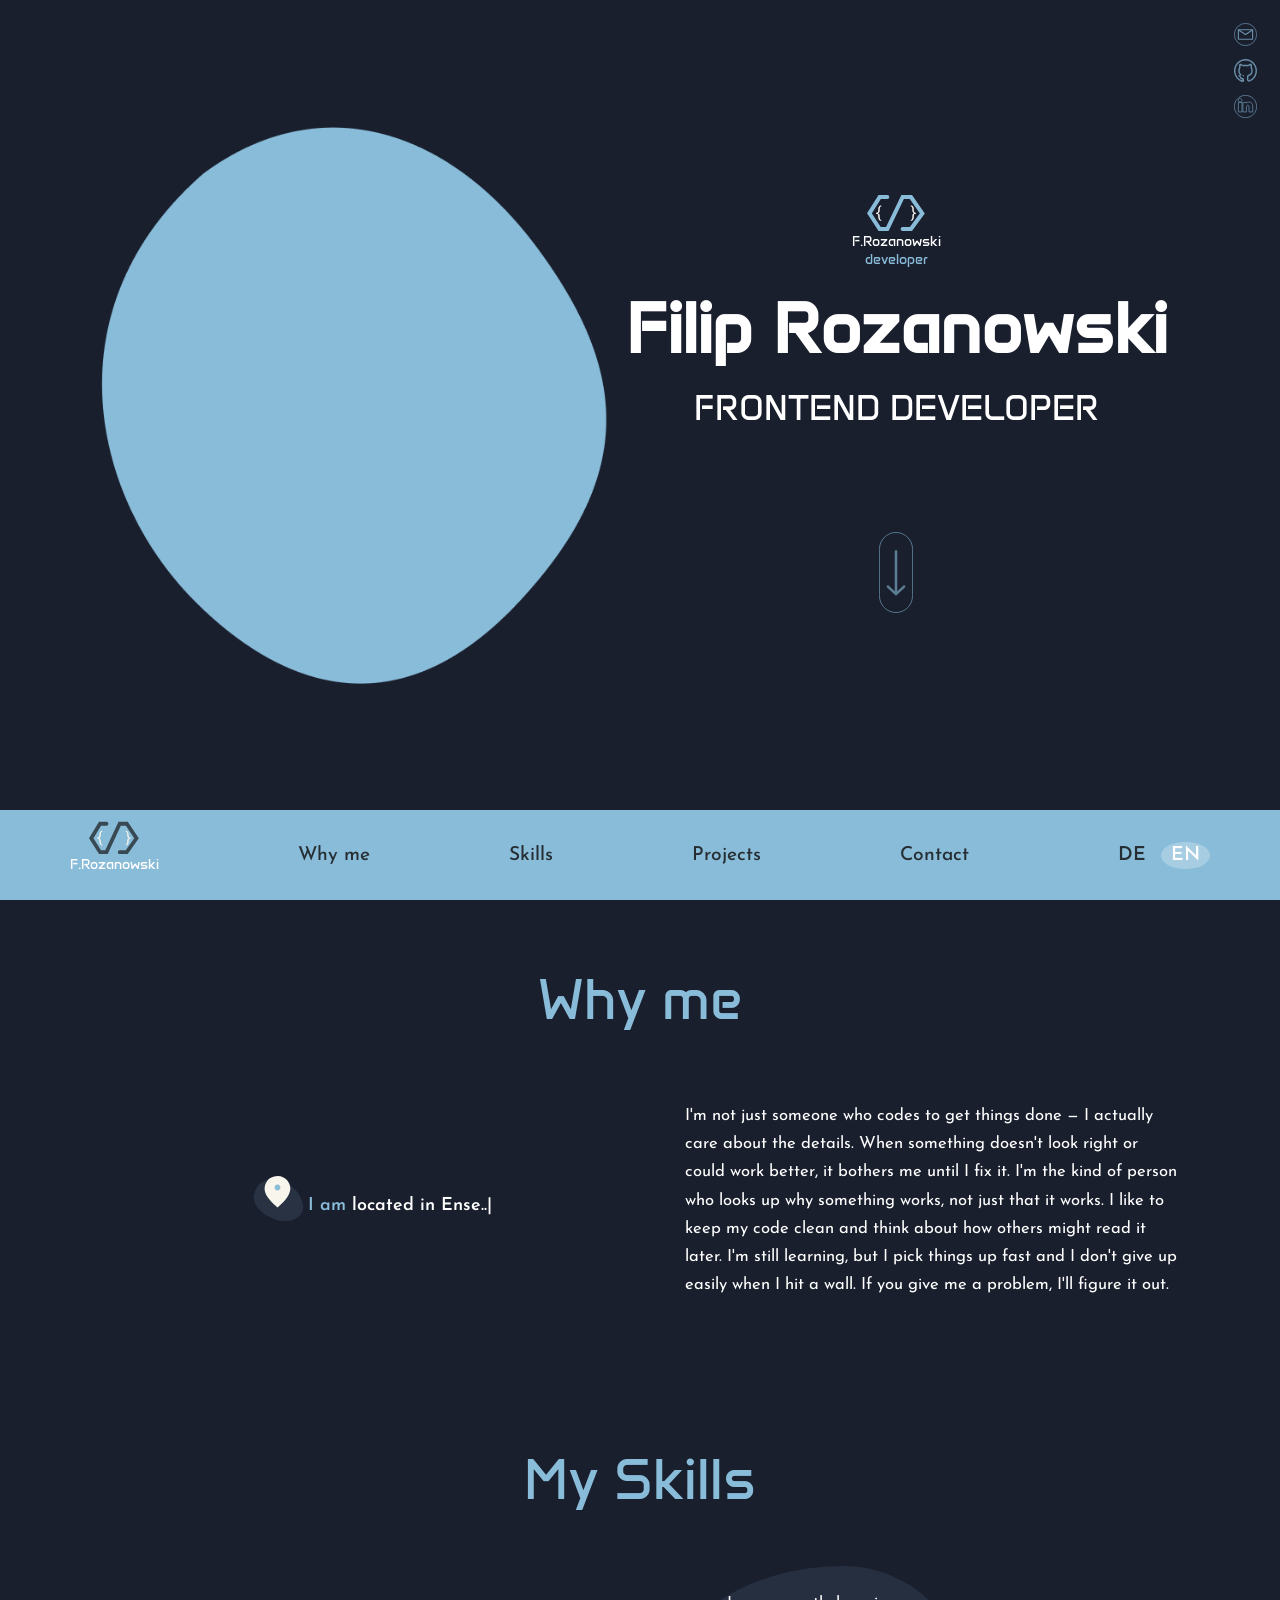
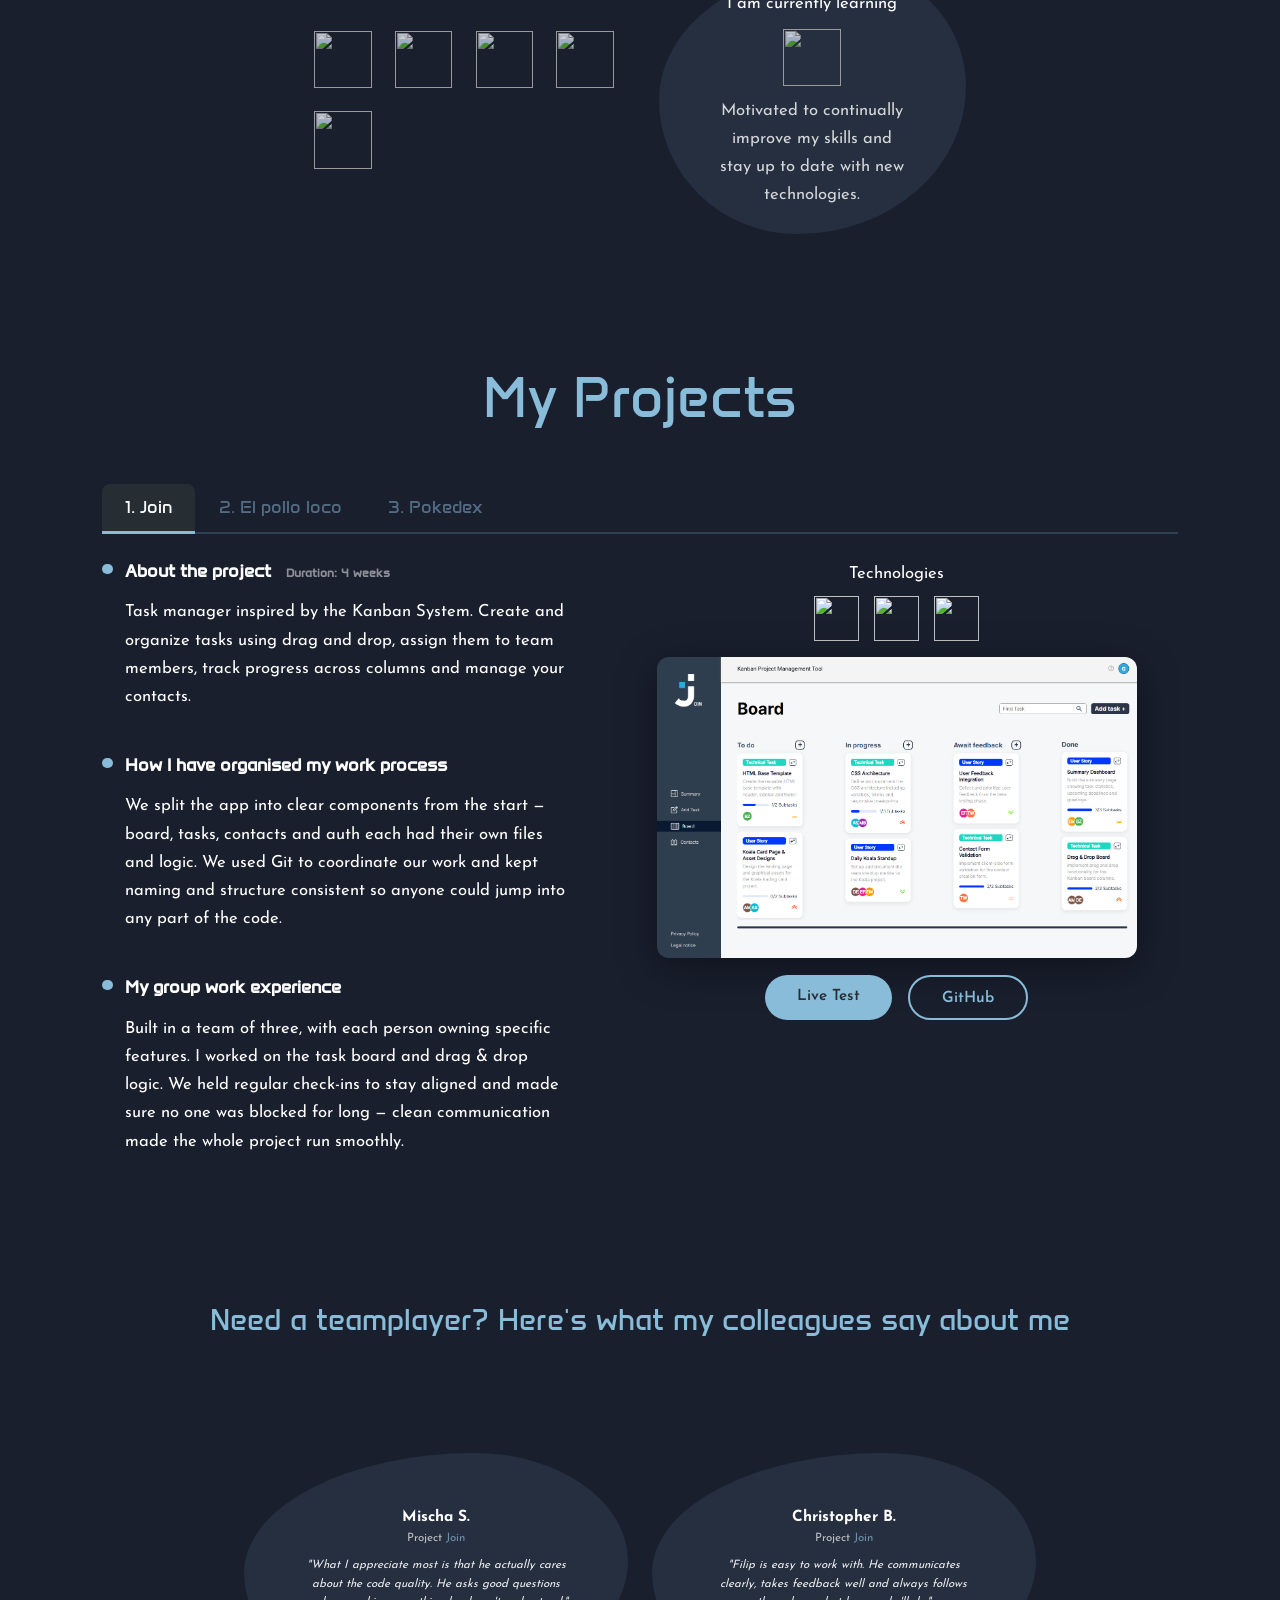
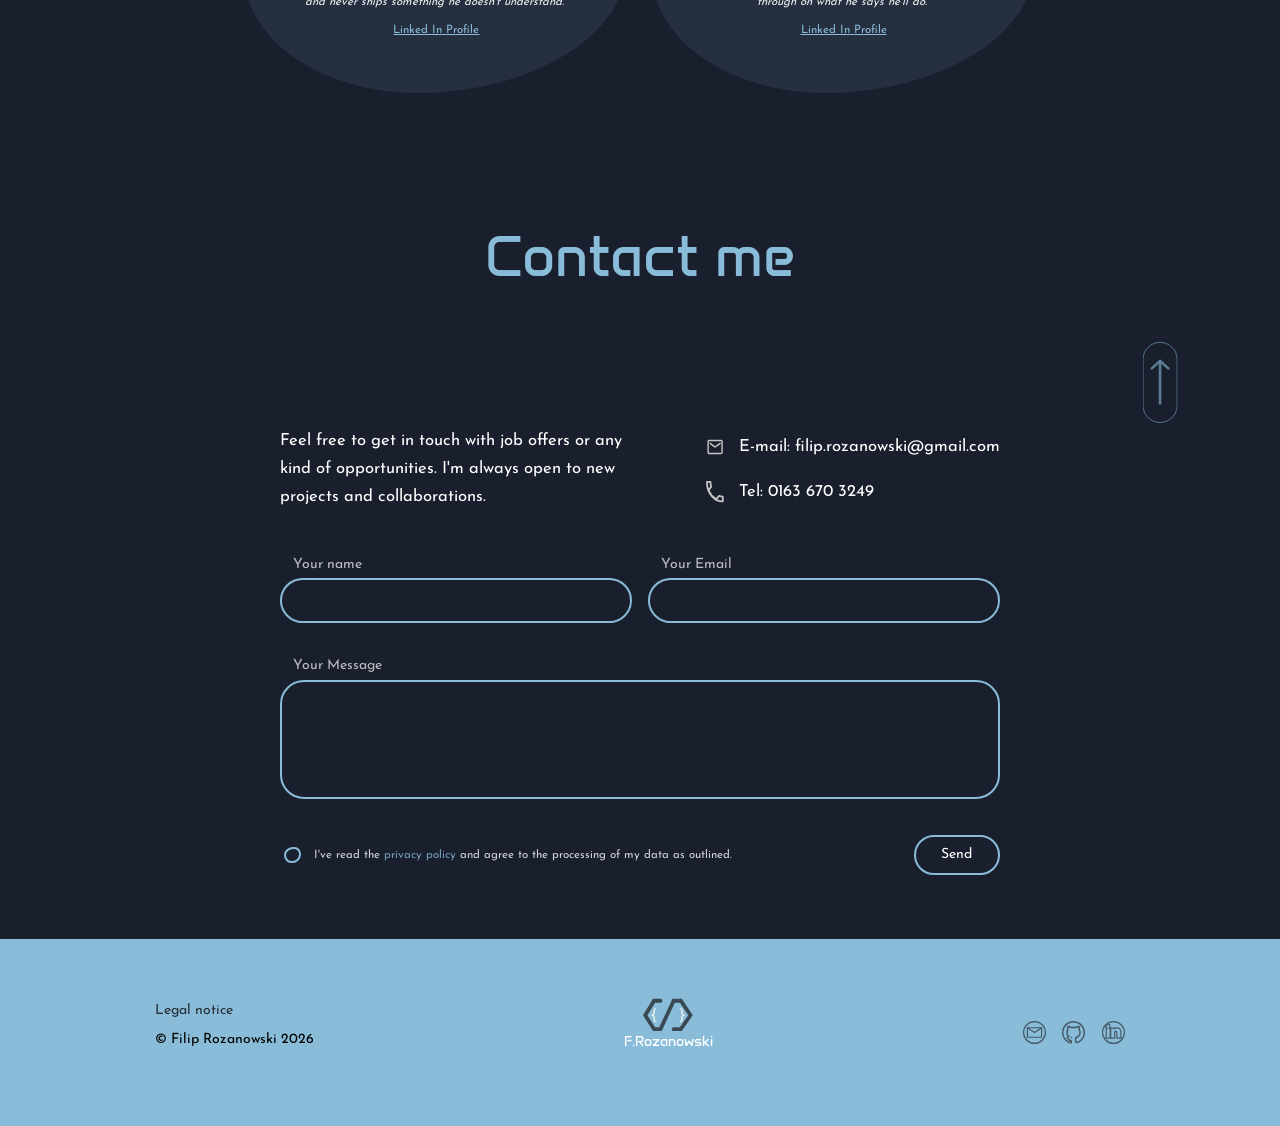
==== index.html @ 5e212697 "linkedin link added" ====
<!DOCTYPE html>
<html lang="en">

<head>
    <meta charset="UTF-8">
    <meta name="viewport" content="width=device-width, initial-scale=1.0">
    <title>F.R Developer</title>
    <link rel="stylesheet" href="./css/base.css">
    <link rel="stylesheet" href="./css/nav.css">
    <link rel="stylesheet" href="./css/header.css">
    <link rel="stylesheet" href="./css/sections.css">
    <link rel="stylesheet" href="./css/responsive.css">
</head>

<body>


    <div id="mobile-topbar">
        <div class="logo_nav_small">
            <img src="./imgs/svgs/Logo icon.svg" class="logo-nav-img">
            <p>F.Rozanowski</p>
            <p class="blue_text">developer</p>
        </div>
        <button id="burger-btn" aria-label="Menu öffnen" aria-expanded="false">
            <span></span>
            <span></span>
            <span></span>
        </button>
    </div>
    <div id="mobile-nav" role="navigation" aria-hidden="true">
        <div id="mobile-nav-blob">
            <a href="#whyme_title" class="mobile-nav-link">Why me</a>
            <a href="#skills_title" class="mobile-nav-link">Skills</a>
            <a href="#projects_title" class="mobile-nav-link">Projects</a>
            <a href="#contact_title" class="mobile-nav-link">Contact</a>
            <div class="mobile-lang">
                <a href="#" class="lang-btn" data-lang="de">DE</a>
                <a href="#" class="lang-btn active" data-lang="en">EN</a>
            </div>
        </div>
    </div>

    <header>

        <div id="social-icons">
            <a href="mailto:filip.rozanowski@gmail.com"><img src="./imgs/svgs/Email button.svg"></a>
            <a href="https://github.com/FilipRozanowski"><img src="./imgs/svgs/Github button.svg"></a>
            <a href="https://www.linkedin.com/in/filip-rozanowski-66993840b/"><img src="./imgs/svgs/Linkedin button.svg"></a>
        </div>

        <div id="header_top">
            <img src="./imgs/BG shape.png" id="bg-shape">

            <div id="header_right">
                <div class="logo_header_small">
                    <img src="./imgs/svgs/Logo icon.svg" class="logo-img">
                    <p>F.Rozanowski</p>
                    <p class="blue_text">developer</p>
                </div>

                <div id="headtitle">
                    <h1>Filip Rozanowski</h1>
                    <h2>FRONTEND DEVELOPER</h2>
                </div>

                <a href="#whyme_title" id="arrow">
                    <img src="./imgs/svgs/Arrow down.svg">
                </a>
            </div>
        </div>

    </header>

    <nav>
        <div class="logo_nav_small">
            <img src="./imgs/svgs/Logo icon nav.svg" class="logo-nav-img">
            <p>F.Rozanowski</p>
            <p class="blue_text">developer</p>
        </div>

        <a href="#whyme_title">Why me</a>
        <a href="#skills_title">Skills</a>
        <a href="#projects_title">Projects</a>
        <a href="#contact_title">Contact</a>

        <div id="lang_select">
            <a href="#" class="lang-btn" data-lang="de">DE</a>
            <a href="#" class="lang-btn active" data-lang="en">EN</a>
        </div>
    </nav>

    <main>
        <div class="main_box">
            <h1 id="whyme_title">Why me</h1>
            <div id="whyme_content">
                <div id="locate_content">
                    <img src="./imgs/svgs/locate icon.svg">
                    <p><a href="">I am </a>located in Ense..|</p>
                </div>
                <p>I'm not just someone who codes to get things done — I actually care about the details. When something
                    doesn't look right or could work better, it bothers me until I fix it. I'm the kind of person who
                    looks up why something works, not just that it works. I like to keep my code clean and think about
                    how others might read it later. I'm still learning, but I pick things up fast and I don't give up
                    easily when I hit a wall. If you give me a problem, I'll figure it out.</p>
            </div>
        </div>

        <div class="main_box">
            <h1 id="skills_title">My Skills</h1>
            <div id="skills_content">
                <div class="skills_grid">
                    <div class="skill_item">
                        <img src="./imgs/svgs/html-icon.svg">
                    </div>
                    <div class="skill_item">
                        <img src="./imgs/svgs/css-icon.svg">
                    </div>
                    <div class="skill_item">
                        <img src="./imgs/svgs/js-icon.svg">
                    </div>
                    <div class="skill_item">
                        <img src="./imgs/svgs/git-icon.svg">
                    </div>
                    <div class="skill_item">
                        <img src="./imgs/svgs/api-icon.svg">
                    </div>
                </div>

                <div id="skills_bubble">
                    <p class="bubble_title">I am currently learning</p>
                    <div class="bubble_icons">
                        <div class="skill_item">
                            <img src="./imgs/svgs/type-icon.svg">
                        </div>
                    </div>
                    <p class="bubble_text">Motivated to continually improve my skills and stay up to date with new
                        technologies.</p>
                </div>
            </div>
        </div>

        <div class="main_box">
            <h1 id="projects_title">My Projects</h1>
            <div id="projects_content">
                <div id="project_tabs">
                    <button class="tab_btn active" data-project="join">1. Join</button>
                    <button class="tab_btn" data-project="el pollo loco">2. El pollo loco</button>
                    <button class="tab_btn" data-project="pokedex">3. Pokedex</button>
                </div>

                <div id="project_panels">

                    <div class="project_panel active" data-project="join">
                        <div class="project_left">
                            <div class="project_section">
                                <span class="project_dot"></span>
                                <div>
                                    <h3>About the project <span class="project_duration">Duration: 4 weeks</span></h3>
                                    <p>Task manager inspired by the Kanban System. Create and organize tasks using drag
                                        and drop, assign them to team members, track progress across columns and manage
                                        your contacts.</p>
                                </div>
                            </div>
                            <div class="project_section">
                                <span class="project_dot"></span>
                                <div>
                                    <h3>How I have organised my work process</h3>
                                    <p>We split the app into clear components from the start — board, tasks, contacts
                                        and auth each had their own files and logic. We used Git to coordinate our work
                                        and kept naming and structure consistent so anyone could jump into any part of
                                        the code.</p>
                                </div>
                            </div>
                            <div class="project_section">
                                <span class="project_dot"></span>
                                <div>
                                    <h3>My group work experience</h3>
                                    <p>Built in a team of three, with each person owning specific features. I worked on
                                        the task board and drag & drop logic. We held regular check-ins to stay aligned
                                        and made sure no one was blocked for long — clean communication made the whole
                                        project run smoothly.</p>
                                </div>
                            </div>
                        </div>

                        <div class="project_right">
                            <div class="project_tech">
                                <p>Technologies</p>
                                <div class="tech_icons">
                                    <img src="./imgs/svgs/html-icon.svg">
                                    <img src="./imgs/svgs/js-icon.svg">
                                    <img src="./imgs/svgs/css-icon.svg">
                                </div>
                            </div>
                            <img src="./imgs/join.png" class="project_preview">
                            <div class="project_btns">
                                <a href="#" class="btn_filled">Live Test</a>
                                <a href="https://github.com/ChristopherBraun196/join" class="btn_outline">GitHub</a>
                            </div>
                        </div>
                    </div>

                    <div class="project_panel" data-project="el pollo loco">
                        <div class="project_left">
                            <div class="project_section">
                                <span class="project_dot"></span>
                                <div>
                                    <h3>About the project <span class="project_duration">Duration: 3 weeks</span></h3>
                                    <p>A browser-based 2D jump & run game where you play as a Mexican character fighting
                                        off chickens. Collect coins and Tabasco bottles across the level to power up and
                                        defeat the final boss. Built entirely in vanilla JavaScript with a focus on
                                        object-oriented programming.</p>
                                </div>
                            </div>
                            <div class="project_section">
                                <span class="project_dot"></span>
                                <div>
                                    <h3>How I have organised my work process</h3>
                                    <p>Every game element — the player, enemies, collectibles and the endboss — is its
                                        own class with clear responsibilities. I structured the project around
                                        inheritance so shared logic like movement and collision lives in base classes,
                                        keeping each object clean and focused. Assets, levels and game logic are
                                        separated into their own files.</p>
                                </div>
                            </div>
                            <div class="project_section">
                                <span class="project_dot"></span>
                                <div>
                                    <h3>My solo work experience</h3>
                                    <p>This was a solo project, which meant full ownership of every decision —
                                        architecture, game logic, balancing and debugging. It pushed me to think more
                                        carefully about structure upfront, since there was no one else to untangle messy
                                        code. Finishing a playable game independently was one of the more satisfying
                                        results of the bootcamp.</p>
                                </div>
                            </div>
                        </div>

                        <div class="project_right">
                            <div class="project_tech">
                                <p>Technologies</p>
                                <div class="tech_icons">
                                    <img src="./imgs/svgs/html-icon.svg">
                                    <img src="./imgs/svgs/js-icon.svg">
                                    <img src="./imgs/svgs/css-icon.svg">
                                </div>
                            </div>
                            <img src="./imgs/elpolloloco.png" class="project_preview">
                            <div class="project_btns">
                                <a href="#" class="btn_filled">Live Test</a>
                                <a href="https://github.com/FilipRozanowski/El-pollo-loco"
                                    class="btn_outline">GitHub</a>
                            </div>
                        </div>
                    </div>

                    <div class="project_panel" data-project="pokedex">
                        <div class="project_left">
                            <div class="project_section">
                                <span class="project_dot"></span>
                                <div>
                                    <h3>About the project <span class="project_duration">Duration: 1 week</span></h3>
                                    <p>A Pokédex web app built by consuming a public REST API. Search and browse
                                        Pokémon, view their stats, types and details — all fetched live from the
                                        PokéAPI. Clean, responsive and fast.</p>
                                </div>
                            </div>
                            <div class="project_section">
                                <span class="project_dot"></span>
                                <div>
                                    <h3>How I have organised my work process</h3>
                                    <p>I kept the project intentionally simple and clean — API calls, rendering logic
                                        and styling each in their own place. Working with external data taught me how to
                                        handle asynchronous requests, parse JSON responses and display dynamic content
                                        without a framework.</p>
                                </div>
                            </div>
                            <div class="project_section">
                                <span class="project_dot"></span>
                                <div>
                                    <h3>My solo work experience</h3>
                                    <p>Solo project from start to finish. Short timeline meant I had to prioritise fast
                                        — core functionality first, polish after. It was a great exercise in working
                                        with real-world APIs and translating raw data into a usable interface.</p>
                                </div>
                            </div>
                        </div>

                        <div class="project_right">
                            <div class="project_tech">
                                <p>Technologies</p>
                                <div class="tech_icons">
                                    <img src="./imgs/svgs/html-icon.svg">
                                    <img src="./imgs/svgs/js-icon.svg">
                                    <img src="./imgs/svgs/css-icon.svg">
                                </div>
                            </div>
                            <img src="./imgs/pokedex.png" class="project_preview">
                            <div class="project_btns">
                                <a href="#" class="btn_filled">Live Test</a>
                                <a href="https://github.com/FilipRozanowski/Pokedex" class="btn_outline">GitHub</a>
                            </div>
                        </div>
                    </div>

                </div>
            </div>
        </div>

        <div class="main_box">
            <h2>Need a teamplayer? Here's what my colleagues say about me</h2>
        </div>

        <div id="teamplayer_content">

            <div class="teamplayer_bubble">
                <p class="teamplayer_name">Mischa S.</p>
                <p class="teamplayer_project">Project <a href="#projects_title">Join</a></p>
                <p class="teamplayer_text">"What I appreciate most is that he actually cares about the code quality.
                    He asks good questions and never ships something he doesn't understand."</p>
                <a href="https://ch.linkedin.com/in/mischa-sigrist-08a8b6a1" class="teamplayer_linkedin">Linked In
                    Profile</a>
            </div>

            <div class="teamplayer_bubble">
                <p class="teamplayer_name">Christopher B.</p>
                <p class="teamplayer_project">Project <a href="#projects_title">Join</a></p>
                <p class="teamplayer_text">"Filip is easy to work with. He communicates clearly, takes feedback well
                    and always follows through on what he says he'll do."</p>
                <a href="https://de.linkedin.com/in/christopher-braun-6586a7407" class="teamplayer_linkedin">Linked
                    In Profile</a>
            </div>

        </div>

        <div class="main_box">
            <h1 id="contact_title">Contact me</h1>
            <a href="#" id="arrow_top">
                <img src="./imgs/svgs/Arrow down.svg">
            </a>
            <div id="contact_content">

                <div id="contact_top">
                    <p id="contact_intro">Feel free to get in touch with job offers or any kind of opportunities. I'm
                        always open to new projects and collaborations.</p>
                    <div id="contact_info">
                        <a href="mailto:filip.rozanowski@gmail.com" class="contact_info_item">
                            <img src="./imgs/svgs/contact_mail.svg">
                            <p>E-mail: filip.rozanowski@gmail.com</p>
                        </a>
                        <a href="tel:+491636703249" class="contact_info_item">
                            <img src="./imgs/svgs/contact_tel.svg">
                            <p>Tel: 0163 670 3249</p>
                        </a>
                    </div>
                </div>

                <form id="contact_form">
                    <div id="contact_form_top">
                        <div class="input_group">
                            <label>Your name</label>
                            <input type="text" id="contact_name" placeholder="">
                        </div>
                        <div class="input_group">
                            <label>Your Email</label>
                            <input type="email" id="contact_email" placeholder="">
                        </div>
                    </div>
                    <div class="input_group">
                        <label>Your Message</label>
                        <textarea rows="6" id="contact_message"></textarea>
                    </div>
                    <div id="contact_form_bottom">
                        <div id="contact_checkbox">
                            <input type="checkbox" id="privacy">
                            <label for="privacy">
                                <span data-i18n="checkbox_before">I've read the </span>
                                <a href="#">privacy policy</a>
                                <span data-i18n="checkbox_after"> and agree to the processing of my data as
                                    outlined.</span>
                            </label>
                        </div>
                        <button type="submit" id="contact_send">Send</button>
                    </div>
                </form>
            </div>
        </div>

        <a href="#" id="arrow_top_mobile">
            <img src="./imgs/svgs/Arrow down.svg">
        </a>

    </main>

    <footer>
        <div id="footer_legal">
            <a href="./legal.html">Legal notice</a>
            <p>© Filip Rozanowski 2026</p>
        </div>

        <div class="logo_nav_small">
            <img src="./imgs/svgs/Logo icon nav.svg" class="logo-nav-img">
            <p>F.Rozanowski</p>
            <p class="blue_text">developer</p>
        </div>

        <div id="social-icons-footer">
            <a href="mailto:filip.rozanowski@gmail.com"><img src="./imgs/svgs/Email button dark.svg"></a>
            <a href="https://github.com/FilipRozanowski"><img src="./imgs/svgs/Github button dark.svg"></a>
            <a href="https://www.linkedin.com/in/filip-rozanowski-66993840b/"><img src="./imgs/svgs/Linkedin button dark.svg"></a>
        </div>
    </footer>

    <script src="https://cdn.jsdelivr.net/npm/@emailjs/browser@4/dist/email.min.js"></script>
    <script src="./script.js"></script>

</body>

</html>
---- css/base.css ----
:root {
    --color-bg: #1a1f2e;
    --color-blue: #89BCD9;
    --color-dark: #262E34;
    --color-white: #ffffff;
}

html {
    scroll-behavior: smooth;
}

/* ─── FONTS ─── */

@font-face {
    font-family: 'Anta';
    src: url('../fonts/Anta-Regular.ttf') format('truetype');
    font-weight: normal;
    font-style: normal;
}

@font-face {
    font-family: 'JosefinSans';
    src: url('../fonts/JosefinSans-VariableFont_wght.ttf') format('truetype');
    font-weight: 100 900;
    font-style: normal;
}

/* ─── BASE ─── */

body {
    margin: 0;
    background-color: var(--color-bg);
    font-family: 'JosefinSans', sans-serif;
}

h1, h2 {
    font-family: 'Anta', sans-serif;
}

.blue_text {
    color: var(--color-blue);
}

#whyme_title,
#skills_title,
#projects_title,
#contact_title {
    scroll-margin-top: clamp(40px, 7vw, 90px);
}
---- css/nav.css ----
/* ─── LOGO ─── */

.logo_header_small {
    color: var(--color-white);
    display: flex;
    flex-direction: column;
    font-family: 'Anta', sans-serif;
    align-items: center;
}

.logo_header_small p {
    font-size: clamp(7px, 1.1vw, 15px);
    margin: 0;
}

.logo-img {
    width: clamp(24px, 4.5vw, 75px);
    height: auto;
    transition: transform 0.3s ease;
}

.logo-img:hover {
    transform: scale(1.10);
}

.logo_nav_small {
    color: var(--color-white);
    display: flex;
    flex-direction: column;
    font-family: 'Anta', sans-serif;
    align-items: center;
}

.logo_nav_small p {
    font-size: clamp(12px, 1.1vw, 15px);
    margin: 0;
}

.logo_nav_small .blue_text {
    color: var(--color-blue);
}

.logo-nav-img {
    width: clamp(50px, 3.8vw, 56px);
    height: auto;
}

/* ─── DESKTOP NAV ─── */

nav {
    background-color: var(--color-blue);
    height: clamp(40px, 7vw, 90px);
    width: 100%;
    display: flex;
    justify-content: space-around;
    align-items: center;
    position: sticky;
    top: 0;
    z-index: 100;
}

nav a {
    color: var(--color-dark);
    font-family: 'JosefinSans', sans-serif;
    font-size: clamp(9px, 1.5vw, 22px);
    text-decoration: none;
    font-weight: 500;
    transition: color 0.3s ease;
}

nav a:hover {
    color: var(--color-white);
}

/* ─── LANGUAGE BUTTONS ─── */

.lang-btn {
    color: var(--color-dark);
    text-decoration: none;
    font-weight: 600;
    transition: color 0.3s ease;
    padding: clamp(2px, 0.3vw, 4px) clamp(5px, 0.8vw, 12px);
}

.lang-btn.active {
    background-color: rgba(255, 255, 255, 0.25);
    border-radius: 50%;
    padding: clamp(2px, 0.3vw, 4px) clamp(5px, 0.8vw, 12px);
    color: var(--color-white);
}

.lang-btn:hover {
    color: rgba(255, 255, 255, 0.8);
}

/* ─── MOBILE ELEMENTS: hidden on desktop ─── */

@media (min-width: 851px) {
    #mobile-topbar,
    #burger-btn,
    #mobile-nav {
        display: none !important;
    }
}

/* ─── MOBILE TOPBAR ─── */

#mobile-topbar {
    display: none;
    top: 0;
    left: 0;
    width: 100%;
    z-index: 200;
    justify-content: space-between;
    align-items: center;
    padding: 14px 20px;
    box-sizing: border-box;
    background-color: var(--color-bg);
}

#burger-btn {
    display: none;
}

/* ─── MOBILE NAV ─── */

#mobile-nav {
    display: none;
}
---- css/header.css ----
/* ─── HEADER ─── */

header {
    position: relative;
    display: flex;
    align-items: center;
    justify-content: center;
    flex-direction: column;
    min-height: calc(100vh - clamp(40px, 7vw, 90px));
    width: 100%;
}

#header_top {
    display: flex;
    align-items: center;
}

#bg-shape {
    width: 40vw;
    max-width: 600px;
    height: auto;
    transition: transform 0.5s ease;
}

#bg-shape:hover {
    transform: rotate(-20deg);
}

#header_right {
    display: flex;
    flex-direction: column;
    align-items: center;
    justify-content: space-between;
    height: 80%;
}

/* ─── TITLE ─── */

#headtitle {
    color: var(--color-white);
    text-align: center;
}

#headtitle h1 {
    font-size: clamp(1.2rem, 5.5vw, 81px);
    margin: clamp(6px, 1.3vw, 18px);
}

#headtitle h2 {
    font-size: clamp(0.7rem, 2.7vw, 38px);
    font-weight: 400;
    margin: 0;
}

/* ─── ARROWS ─── */

#arrow {
    padding-top: clamp(20px, 8vw, 135px);
    display: block;
}

#arrow img {
    width: clamp(14px, 2.7vw, 45px);
    height: auto;
    opacity: 0.6;
    transition: opacity 0.3s ease, transform 0.3s ease;
}

#arrow img:hover {
    opacity: 1;
    transform: translateY(5px);
}

#arrow_top {
    display: block;
    text-align: right;
}

#arrow_top img,
#arrow_top_mobile img {
    width: clamp(14px, 2.7vw, 45px);
    height: auto;
    opacity: 0.6;
    transform: rotate(180deg);
    transition: opacity 0.3s ease, transform 0.3s ease;
}

#arrow_top img:hover,
#arrow_top_mobile img:hover {
    opacity: 1;
    transform: rotate(180deg) translateY(5px);
}

#arrow_top_mobile {
    display: none;
}

/* ─── SOCIAL ICONS ─── */

#social-icons {
    position: absolute;
    top: clamp(10px, 1.8vw, 27px);
    right: clamp(10px, 1.8vw, 27px);
    display: flex;
    flex-direction: column;
    gap: clamp(7px, 1vw, 15px);
}

#social-icons a,
#social-icons-footer a {
    opacity: 0.7;
    transition: opacity 0.3s ease;
    display: block;
}

#social-icons a:hover,
#social-icons-footer a:hover {
    opacity: 1;
}

#social-icons a img,
#social-icons-footer a img {
    width: clamp(12px, 1.8vw, 28px);
    height: auto;
    display: block;
}

#social-icons-footer {
    display: flex;
    gap: clamp(8px, 1.3vw, 18px);
}
---- css/sections.css ----
/* ─── MAIN ─── */

main {
    display: flex;
    flex-direction: column;
    align-items: center;
}

main h1 {
    font-size: clamp(1.1rem, 5.3vw, 57px);
    color: var(--color-blue);
    font-weight: 100;
    padding-bottom: clamp(20px, 4vw, 72px);
    margin-top: clamp(28px, 5vw, 90px);
    margin-bottom: 0;
    text-align: center;
}

main h2 {
    font-size: clamp(0.8rem, 2.7vw, 30px);
    color: var(--color-blue);
    font-weight: 100;
    padding-bottom: clamp(20px, 4vw, 72px);
    margin-top: clamp(28px, 5vw, 90px);
    margin-bottom: 0;
    text-align: center;
}

.main_box {
    display: flex;
    flex-direction: column;
    width: 84%;
    max-width: 1400px;
    margin-bottom: clamp(30px, 5vw, 90px);
}

.main_box p {
    font-size: clamp(11px, 1.3vw, 17px);
    color: var(--color-white);
    line-height: 1.7;
}

/* ─── WHY ME ─── */

#whyme_content {
    display: flex;
    align-items: center;
    justify-content: center;
    gap: clamp(16px, 3.5vw, 54px);
}

#whyme_content p {
    max-width: 50%;
}

#locate_content {
    display: flex;
    align-items: center;
    justify-content: center;
    flex-shrink: 0;
    min-width: 50%;
}

#locate_content img {
    width: clamp(20px, 4.5vw, 64px);
    height: auto;
}

#locate_content p {
    font-size: clamp(11px, 1.4vw, 27px);
    font-weight: 600;
    color: var(--color-white);
    text-align: center;
    margin: 10px 0 0 0;
}

#locate_content a {
    color: var(--color-blue);
    text-decoration: none;
}

/* ─── SKILLS ─── */

#skills_content {
    display: flex;
    align-items: center;
    justify-content: center;
    gap: clamp(16px, 3.5vw, 54px);
}

.skills_grid {
    display: grid;
    grid-template-columns: repeat(4, 1fr);
    gap: clamp(10px, 1.8vw, 27px);
}

.skill_item {
    display: flex;
    flex-direction: column;
    align-items: center;
    gap: clamp(4px, 0.5vw, 8px);
}

.skill_item img {
    width: clamp(22px, 4.5vw, 90px);
    height: clamp(22px, 4.5vw, 90px);
    object-fit: contain;
    transition: transform 0.3s ease, filter 0.3s ease;
    filter: brightness(0.8);
}

.skill_item img:hover {
    transform: translateY(-5px);
    filter: brightness(1.2);
}

.skill_item p {
    color: var(--color-white);
    font-size: clamp(7px, 1.1vw, 15px);
    margin: 0;
    text-align: center;
}

#skills_bubble {
    border-radius: 60% 40% 55% 45% / 50% 45% 55% 50%;
    width: clamp(120px, 24vw, 345px);
    height: clamp(100px, 21vw, 308px);
    background-color: rgba(137, 188, 217, 0.1);
    display: flex;
    flex-direction: column;
    align-items: center;
    justify-content: center;
    text-align: center;
    padding: clamp(16px, 4.5vw, 63px);
    flex-shrink: 0;
    transition: border-radius 0.5s ease, background-color 0.5s ease;
    box-sizing: border-box;
}

#skills_bubble:hover,
.teamplayer_bubble:hover {
    border-radius: 45% 55% 40% 60% / 55% 40% 60% 45%;
    background-color: rgba(137, 188, 217, 0.2);
}

.bubble_title {
    color: var(--color-white);
    font-size: clamp(7px, 1.1vw, 15px);
    margin: 0 0 clamp(4px, 0.8vw, 14px) 0;
}

.bubble_icons {
    display: flex;
    gap: clamp(7px, 1vw, 18px);
    margin-bottom: clamp(4px, 0.8vw, 14px);
}

.bubble_text {
    color: var(--color-white);
    font-size: clamp(7px, 0.9vw, 13px);
    line-height: 1.6;
    margin: 0;
    opacity: 0.8;
}

/* ─── TEAMPLAYER ─── */

#teamplayer_content {
    display: flex;
    gap: clamp(10px, 1.8vw, 27px);
    justify-content: center;
    align-items: center;
    width: 84%;
    max-width: 1400px;
    margin-bottom: clamp(30px, 5vw, 90px);
}

.teamplayer_bubble {
    background-color: rgba(137, 188, 217, 0.1);
    border-radius: 60% 40% 55% 45% / 50% 45% 55% 50%;
    width: clamp(160px, 30vw, 435px);
    height: clamp(90px, 25vw, 240px);
    padding: clamp(16px, 4.5vw, 63px);
    display: flex;
    flex-direction: column;
    justify-content: center;
    align-items: center;
    text-align: center;
    gap: clamp(4px, 0.5vw, 8px);
    transition: border-radius 0.5s ease, background-color 0.5s ease;
    box-sizing: border-box;
}

.teamplayer_name {
    color: var(--color-white);
    font-size: clamp(10px, 1.2vw, 17px);
    font-weight: 700;
    margin: 0;
    font-style: normal;
}

.teamplayer_project {
    color: var(--color-white);
    font-size: clamp(8px, 0.9vw, 13px);
    margin: 0;
    opacity: 0.7;
    font-style: normal;
}

.teamplayer_project a {
    color: var(--color-blue);
    text-decoration: none;
}

.teamplayer_text {
    color: var(--color-white);
    font-size: clamp(7px, 0.9vw, 12px);
    line-height: 1.6;
    margin: clamp(3px, 0.5vw, 8px) 0;
    opacity: 0.9;
    font-style: italic;
}

.teamplayer_linkedin {
    color: var(--color-blue);
    font-size: clamp(8px, 0.9vw, 15px);
    text-decoration: underline;
    margin: 0;
}

/* ─── PROJECTS ─── */

#project_tabs {
    display: flex;
    border-bottom: 2px solid rgba(137, 188, 217, 0.2);
    margin-bottom: clamp(14px, 2vw, 36px);
}

.tab_btn {
    background: none;
    border: none;
    color: rgba(137, 188, 217, 0.5);
    font-family: 'Anta', sans-serif;
    font-size: clamp(9px, 1.4vw, 20px);
    padding: clamp(6px, 1vw, 15px) clamp(8px, 1.8vw, 27px);
    cursor: pointer;
    transition: color 0.3s ease;
    border-bottom: 3px solid transparent;
    margin-bottom: -2px;
}

.tab_btn:hover {
    color: var(--color-blue);
}

.tab_btn.active {
    color: var(--color-white);
    background-color: var(--color-dark);
    border-radius: 8px 8px 0 0;
    border-bottom: 3px solid var(--color-blue);
}

.project_panel {
    display: none;
    gap: clamp(16px, 3.5vw, 54px);
}

.project_panel.active {
    display: flex;
}

.project_left {
    flex: 1;
    display: flex;
    flex-direction: column;
    gap: clamp(14px, 2vw, 36px);
}

.project_section {
    display: flex;
    gap: clamp(7px, 1vw, 18px);
    align-items: flex-start;
}

.project_dot {
    width: clamp(8px, 0.8vw, 15px);
    height: clamp(8px, 0.8vw, 15px);
    border-radius: 50%;
    background-color: var(--color-blue);
    flex-shrink: 0;
    margin-top: 4px;
}

.project_section h3 {
    color: var(--color-white);
    font-family: 'Anta', sans-serif;
    font-size: clamp(10px, 1.4vw, 18px);
    margin: 0 0 clamp(3px, 0.5vw, 8px) 0;
}

.project_duration {
    color: rgba(255,255,255,0.5);
    font-size: clamp(8px, 0.9vw, 15px);
    margin-left: 10px;
}

.project_right {
    flex: 1.2;
    display: flex;
    flex-direction: column;
    align-items: center;
    gap: clamp(8px, 1.3vw, 24px);
}

.project_tech {
    display: flex;
    flex-direction: column;
    align-items: center;
    gap: clamp(4px, 0.6vw, 12px);
}

.project_tech p {
    color: var(--color-white);
    margin: 0;
}

.tech_icons {
    display: flex;
    gap: clamp(10px, 1.2vw, 20px);
}

.tech_icons img {
    width: clamp(28px, 3.5vw, 56px);
    height: clamp(28px, 3.5vw, 56px);
    object-fit: contain;
}

.project_preview {
    width: 100%;
    max-width: 480px;
    border-radius: 12px;
    box-shadow: 0 10px 40px rgba(0,0,0,0.4);
}

.project_btns {
    display: flex;
    gap: clamp(10px, 1.2vw, 20px);
}

.btn_filled {
    background-color: var(--color-blue);
    color: var(--color-dark);
    padding: clamp(10px, 1vw, 14px) clamp(24px, 2.5vw, 40px);
    border-radius: 50px;
    text-decoration: none;
    font-weight: 600;
    font-size: clamp(13px, 1.2vw, 18px);
    transition: opacity 0.3s ease;
}

.btn_filled:hover { opacity: 0.8; }

.btn_outline {
    border: 2px solid var(--color-blue);
    color: var(--color-blue);
    padding: clamp(10px, 1vw, 14px) clamp(24px, 2.5vw, 40px);
    border-radius: 50px;
    text-decoration: none;
    font-weight: 600;
    font-size: clamp(13px, 1.2vw, 18px);
    transition: background-color 0.3s ease, color 0.3s ease;
}

.btn_outline:hover {
    background-color: var(--color-blue);
    color: var(--color-dark);
}

/* ─── CONTACT ─── */

#contact_content {
    display: flex;
    flex-direction: column;
    gap: clamp(20px, 3.5vw, 54px);
    max-width: 720px;
    margin: auto;
}

#contact_top {
    display: flex;
    justify-content: space-between;
    align-items: center;
    gap: clamp(16px, 3.5vw, 54px);
}

#contact_intro {
    max-width: 50%;
    color: var(--color-white);
    font-size: clamp(11px, 1.3vw, 17px);
    line-height: 1.7;
    margin: 0;
}

#contact_info {
    display: flex;
    flex-direction: column;
    gap: clamp(8px, 1.3vw, 18px);
}

.contact_info_item {
    display: flex;
    align-items: center;
    gap: clamp(7px, 1vw, 15px);
    text-decoration: none;
    transition: color 0.3s ease, filter 0.3s ease;
}

.contact_info_item img {
    width: clamp(12px, 1.7vw, 26px);
    height: clamp(12px, 1.7vw, 26px);
    object-fit: contain;
    filter: brightness(0.8) grayscale(1);
    transition: filter 0.3s ease;
}

.contact_info_item p {
    color: var(--color-white);
    margin: 0;
    font-size: clamp(10px, 1.3vw, 17px);
    transition: color 0.3s ease;
}

.contact_info_item:hover p {
    color: var(--color-blue);
}

.contact_info_item:hover img {
    filter: brightness(1) grayscale(1) sepia(1) saturate(5) hue-rotate(170deg);
}

#contact_form {
    display: flex;
    flex-direction: column;
    gap: clamp(8px, 1.3vw, 18px);
}

#contact_form_top {
    display: flex;
    gap: clamp(8px, 1.3vw, 18px);
}

.input_group {
    display: flex;
    flex-direction: column;
    gap: clamp(3px, 0.5vw, 8px);
    flex: 1;
    position: relative;
    padding-bottom: clamp(14px, 1.5vw, 24px);
}

.input_group label {
    color: var(--color-white);
    font-size: clamp(9px, 1.1vw, 15px);
    opacity: 0.7;
    margin-left: clamp(7px, 1vw, 15px);
}

.input_group input,
.input_group textarea {
    background: transparent;
    border: 2px solid var(--color-blue);
    border-radius: 50px;
    padding: clamp(7px, 1vw, 15px) clamp(10px, 1.5vw, 21px);
    color: var(--color-white);
    font-family: 'JosefinSans', sans-serif;
    font-size: clamp(11px, 1.1vw, 15px);
    outline: none;
    transition: border-color 0.3s ease;
    width: 100%;
    box-sizing: border-box;
}

.input_group textarea {
    border-radius: 24px;
    resize: none;
}

.input_group input:focus,
.input_group textarea:focus {
    border-color: var(--color-white);
}

#contact_form_bottom {
    display: flex;
    justify-content: space-between;
    align-items: center;
}

#contact_checkbox {
    display: flex;
    align-items: center;
    gap: clamp(5px, 0.8vw, 11px);
}

#contact_checkbox input[type="checkbox"] {
    width: clamp(10px, 1.3vw, 18px);
    height: clamp(10px, 1.3vw, 18px);
    border: 2px solid var(--color-blue);
    border-radius: 60% 40% 55% 45% / 50% 45% 55% 50%;
    appearance: none;
    cursor: pointer;
    flex-shrink: 0;
    transition: background-color 0.3s ease;
}

#contact_checkbox input[type="checkbox"]:checked {
    background-color: var(--color-blue);
}

#contact_checkbox label {
    color: var(--color-white);
    font-size: clamp(9px, 0.9vw, 14px);
    opacity: 0.8;
}

#contact_checkbox label a {
    color: var(--color-blue);
    text-decoration: none;
}

#contact_send {
    background: transparent;
    border: 2px solid var(--color-blue);
    color: var(--color-white);
    font-family: 'JosefinSans', sans-serif;
    font-size: clamp(11px, 1.1vw, 17px);
    padding: clamp(6px, 0.8vw, 11px) clamp(14px, 2vw, 36px);
    border-radius: 50px;
    cursor: pointer;
    transition: background-color 0.3s ease, color 0.3s ease;
}

#contact_send:hover {
    background-color: var(--color-blue);
    color: var(--color-dark);
}

.error_msg {
    color: #e74c3c;
    font-size: clamp(8px, 0.9vw, 12px);
    margin-left: clamp(7px, 1vw, 15px);
    position: absolute;
    bottom: 4px;
    left: 0;
}

/* ─── FOOTER ─── */

footer {
    padding: clamp(14px, 4.5vw, 75px) 0;
    background-color: var(--color-blue);
    display: flex;
    justify-content: space-around;
    align-items: center;
    font-size: clamp(9px, 1.1vw, 17px);
}

footer a {
    text-decoration: none;
    color: var(--color-dark);
    transition: color 0.3s ease;
}

footer a:hover {
    color: var(--color-white);
}
---- css/responsive.css ----
/* ══════════════════════════════════════════
   MOBILE BREAKPOINT — max-width: 850px
══════════════════════════════════════════ */

@media (max-width: 850px) {

    /* ─── MOBILE TOPBAR ─── */

    #mobile-topbar {
        display: flex;
    }

    #burger-btn {
        display: flex;
        flex-direction: column;
        justify-content: center;
        gap: 12px;
        width: 50px;
        height: 36px;
        cursor: pointer;
        z-index: 300;
        background: none;
        border: none;
        padding: 0;
        flex-shrink: 0;
    }

    #burger-btn span {
        display: block;
        width: 100%;
        height: 2px;
        background-color: var(--color-white);
        border-radius: 2px;
        transition: transform 0.35s ease, opacity 0.35s ease;
        transform-origin: center;
    }

    #burger-btn.open span:nth-child(1) {
        transform: translateY(14px) rotate(45deg);
    }
    #burger-btn.open span:nth-child(2) {
        opacity: 0;
        transform: scaleX(0);
    }
    #burger-btn.open span:nth-child(3) {
        transform: translateY(-14px) rotate(-45deg);
    }

    /* ─── MOBILE NAV OVERLAY ─── */

    #mobile-nav {
        display: flex;
        position: fixed;
        top: 0;
        left: 0;
        width: 100%;
        height: 100%;
        z-index: 150;
        align-items: center;
        justify-content: center;
        pointer-events: none;
    }

    @keyframes blob-morph {
        0%   { border-radius: 60% 40% 55% 45% / 50% 45% 55% 50%; }
        33%  { border-radius: 45% 55% 40% 60% / 55% 40% 60% 45%; }
        66%  { border-radius: 55% 45% 60% 40% / 45% 60% 40% 55%; }
        100% { border-radius: 60% 40% 55% 45% / 50% 45% 55% 50%; }
    }

    #mobile-nav-blob {
        background-color: var(--color-blue);
        border-radius: 60% 40% 55% 45% / 50% 45% 55% 50%;
        width: 500px;
        height: 500px;
        margin-top: -10vh;
        display: flex;
        flex-direction: column;
        align-items: center;
        justify-content: center;
        gap: 20px;
        padding: 60px;
        box-sizing: border-box;
        transform: scale(0);
        opacity: 0;
        transition: transform 0.45s cubic-bezier(0.34, 1.56, 0.64, 1),
                    opacity 0.3s ease;
        pointer-events: none;
    }

    #mobile-nav.open {
        pointer-events: all;
    }

    #mobile-nav.open #mobile-nav-blob {
        transform: scale(1);
        opacity: 1;
        pointer-events: all;
        animation: blob-morph 6s ease-in-out infinite;
    }

    #mobile-nav-blob a {
        color: var(--color-dark);
        font-family: 'JosefinSans', sans-serif;
        font-size: clamp(18px, 5vw, 28px);
        font-weight: 600;
        text-decoration: none;
        transition: color 0.2s ease;
        text-align: center;
    }

    #mobile-nav-blob a:hover {
        color: var(--color-white);
    }

    #mobile-nav-blob .mobile-lang {
        display: flex;
        gap: 12px;
        margin-top: 8px;
    }

    #mobile-nav-blob .lang-btn {
        color: var(--color-dark);
        font-size: clamp(16px, 4.5vw, 24px);
        font-weight: 700;
        padding: 4px 14px;
    }

    #mobile-nav-blob .lang-btn.active {
        background-color: rgba(255,255,255,0.35);
        border-radius: 50%;
        color: var(--color-white);
    }

    /* ─── HIDE DESKTOP ELEMENTS ─── */

    nav {
        display: none;
    }

    #social-icons {
        display: none;
    }

    /* ─── HEADER ─── */

    header {
        min-height: 100svh;
        box-sizing: border-box;
    }

    #header_top {
        flex-direction: column;
        align-items: center;
        gap: 20px;
    }

    #bg-shape {
        width: 75vw;
        max-width: 340px;
    }

    #header_right {
        align-items: center;
        gap: 16px;
        height: auto;
    }

    .logo_header_small {
        display: none;
    }

    #headtitle h1 {
        font-size: clamp(2rem, 10vw, 52px);
        margin: 10px;
    }

    #headtitle h2 {
        font-size: clamp(0.85rem, 4vw, 22px);
    }

    #arrow {
        padding-top: 20px;
    }

    #arrow img {
        width: clamp(28px, 6vw, 44px);
    }

    #arrow_top {
        display: none;
    }

    #arrow_top_mobile {
        display: block;
        text-align: center;
        padding: 32px 0 48px;
    }

    #arrow_top_mobile img {
        width: clamp(40px, 10vw, 60px);
    }

    /* ─── MAIN ─── */

    main h1 {
        font-size: clamp(1.6rem, 7vw, 48px);
        padding-bottom: clamp(20px, 6vw, 60px);
        margin-top: clamp(30px, 8vw, 80px);
    }

    main h2 {
        font-size: clamp(1rem, 4.5vw, 30px);
        padding-bottom: clamp(20px, 6vw, 60px);
        margin-top: clamp(30px, 8vw, 80px);
    }

    .main_box {
        width: 90%;
        margin-bottom: clamp(40px, 8vw, 100px);
    }

    .main_box p {
        font-size: clamp(13px, 3.5vw, 18px);
    }

    /* ─── WHY ME ─── */

    #whyme_content {
        flex-direction: column;
        gap: 24px;
        text-align: center;
    }

    #whyme_content p {
        max-width: 100%;
    }

    #locate_content {
        min-width: unset;
        width: 100%;
        flex-direction: column;
        gap: 8px;
    }

    #locate_content img {
        width: clamp(36px, 8vw, 56px);
    }

    #locate_content p {
        font-size: clamp(14px, 4vw, 22px);
    }

    /* ─── SKILLS ─── */

    #skills_content {
        flex-direction: column;
        gap: 32px;
    }

    .skills_grid {
        grid-template-columns: repeat(4, 1fr);
        gap: clamp(12px, 4vw, 28px);
        width: 100%;
    }

    .skill_item img {
        width: clamp(40px, 12vw, 70px);
        height: clamp(40px, 12vw, 70px);
    }

    #skills_bubble {
        width: 90%;
        height: auto;
        padding: 32px 24px;
        border-radius: 60% 40% 55% 45% / 50% 45% 55% 50%;
    }

    .bubble_title {
        font-size: clamp(13px, 3.5vw, 18px);
        margin-bottom: 12px;
    }

    .bubble_text {
        font-size: clamp(12px, 3vw, 16px);
    }

    /* ─── TEAMPLAYER ─── */

    main {
        overflow-x: hidden;
    }

    #teamplayer_content {
        width: 100vw;
        max-width: none;
        flex-direction: row;
        align-items: center;
        gap: 5vw;
        overflow-x: auto;
        scroll-snap-type: x mandatory;
        -webkit-overflow-scrolling: touch;
        scrollbar-width: none;
        padding: 20px 0 28px;
        margin-bottom: clamp(40px, 8vw, 100px);
        justify-content: flex-start;
    }

    #teamplayer_content::-webkit-scrollbar {
        display: none;
    }

    .teamplayer_bubble {
        flex-shrink: 0;
        width: 78vw;
        height: auto;
        min-height: 260px;
        padding: 40px 28px;
        border-radius: 60% 40% 55% 45% / 50% 45% 55% 50%;
        scroll-snap-align: center;
    }

    .teamplayer_bubble:first-child {
        margin-left: 11vw;
    }

    .teamplayer_bubble:last-child {
        margin-right: 11vw;
    }

    .teamplayer_name {
        font-size: clamp(15px, 4vw, 20px);
    }

    .teamplayer_project,
    .teamplayer_text,
    .teamplayer_linkedin {
        font-size: clamp(12px, 3vw, 16px);
    }

    /* ─── PROJECTS ─── */

    #project_tabs {
        flex-wrap: wrap;
        gap: 4px;
        margin-bottom: 28px;
    }

    .tab_btn {
        font-size: clamp(11px, 3.5vw, 18px);
        padding: 10px 16px;
    }

    .project_panel.active {
        flex-direction: column;
        gap: 32px;
    }

    .project_left {
        gap: 24px;
    }

    .project_section h3 {
        font-size: clamp(13px, 3.8vw, 20px);
    }

    .project_duration {
        font-size: clamp(11px, 3vw, 16px);
        display: block;
        margin-left: 0;
        margin-top: 4px;
    }

    .project_right {
        gap: 16px;
    }

    .tech_icons img {
        width: clamp(28px, 7vw, 44px);
        height: clamp(28px, 7vw, 44px);
    }

    .project_preview {
        max-width: 100%;
    }

    .btn_filled,
    .btn_outline {
        padding: 10px 24px;
        font-size: clamp(13px, 3.5vw, 17px);
    }

    /* ─── CONTACT ─── */

    #contact_top {
        flex-direction: column;
        gap: 28px;
    }

    #contact_intro {
        max-width: 100%;
        font-size: clamp(13px, 3.5vw, 18px);
    }

    #contact_info {
        gap: 16px;
    }

    .contact_info_item p {
        font-size: clamp(12px, 3.5vw, 17px);
        word-break: break-all;
    }

    .contact_info_item img {
        width: clamp(18px, 5vw, 26px);
        height: clamp(18px, 5vw, 26px);
    }

    #contact_form_top {
        flex-direction: column;
        gap: 0;
    }

    .input_group input,
    .input_group textarea {
        font-size: clamp(13px, 3.5vw, 17px);
        padding: 14px 20px;
    }

    .input_group label {
        font-size: clamp(12px, 3vw, 16px);
        margin-left: 14px;
    }

    #contact_form_bottom {
        flex-direction: column;
        gap: 20px;
        align-items: flex-start;
    }

    #contact_send {
        width: 100%;
        font-size: clamp(14px, 4vw, 18px);
        padding: 14px 0;
    }

    #contact_checkbox label {
        font-size: clamp(11px, 3vw, 14px);
    }

    /* ─── FOOTER ─── */

    footer {
        flex-direction: column;
        gap: 20px;
        padding: 32px 20px;
        text-align: center;
        font-size: clamp(12px, 3.5vw, 16px);
    }

    #footer_legal {
        display: flex;
        flex-direction: column;
        gap: 6px;
        align-items: center;
    }

    #social-icons-footer {
        gap: 20px;
    }

    #social-icons-footer a img {
        width: clamp(22px, 6vw, 32px);
    }

}
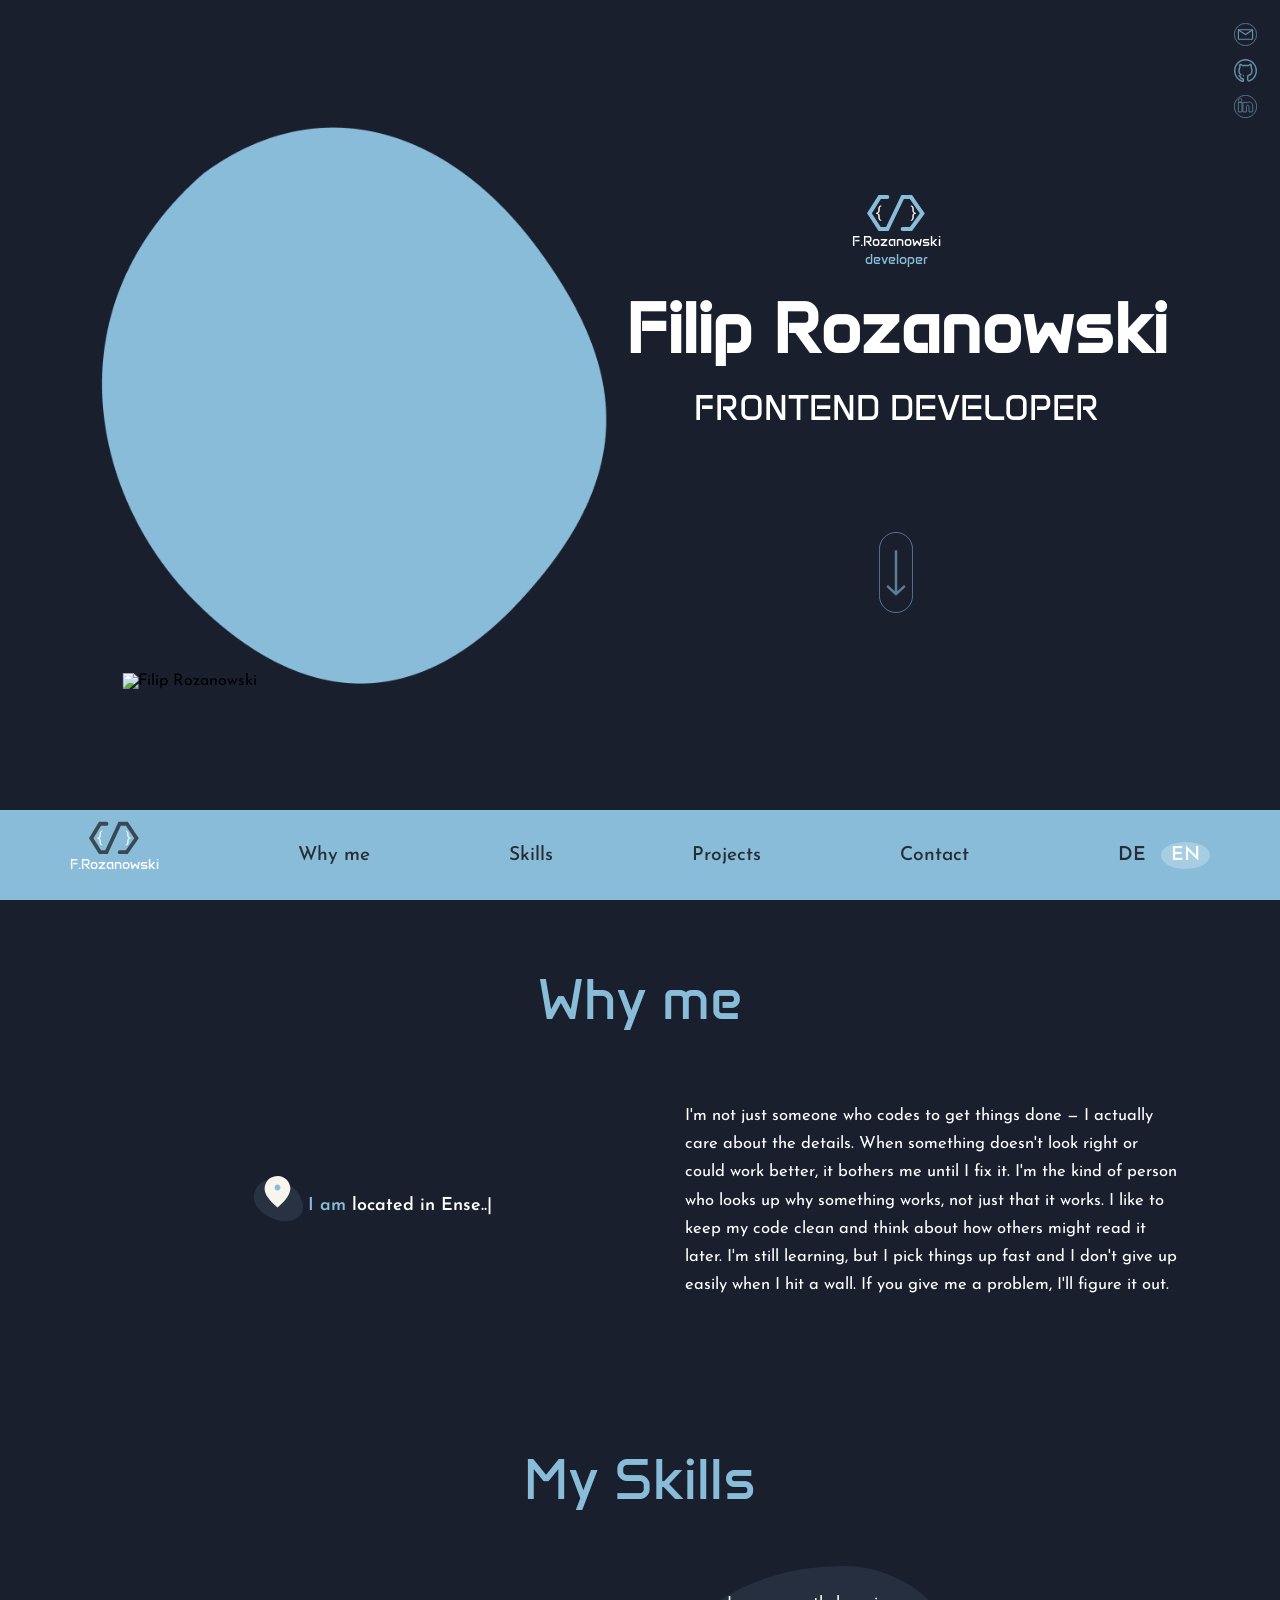
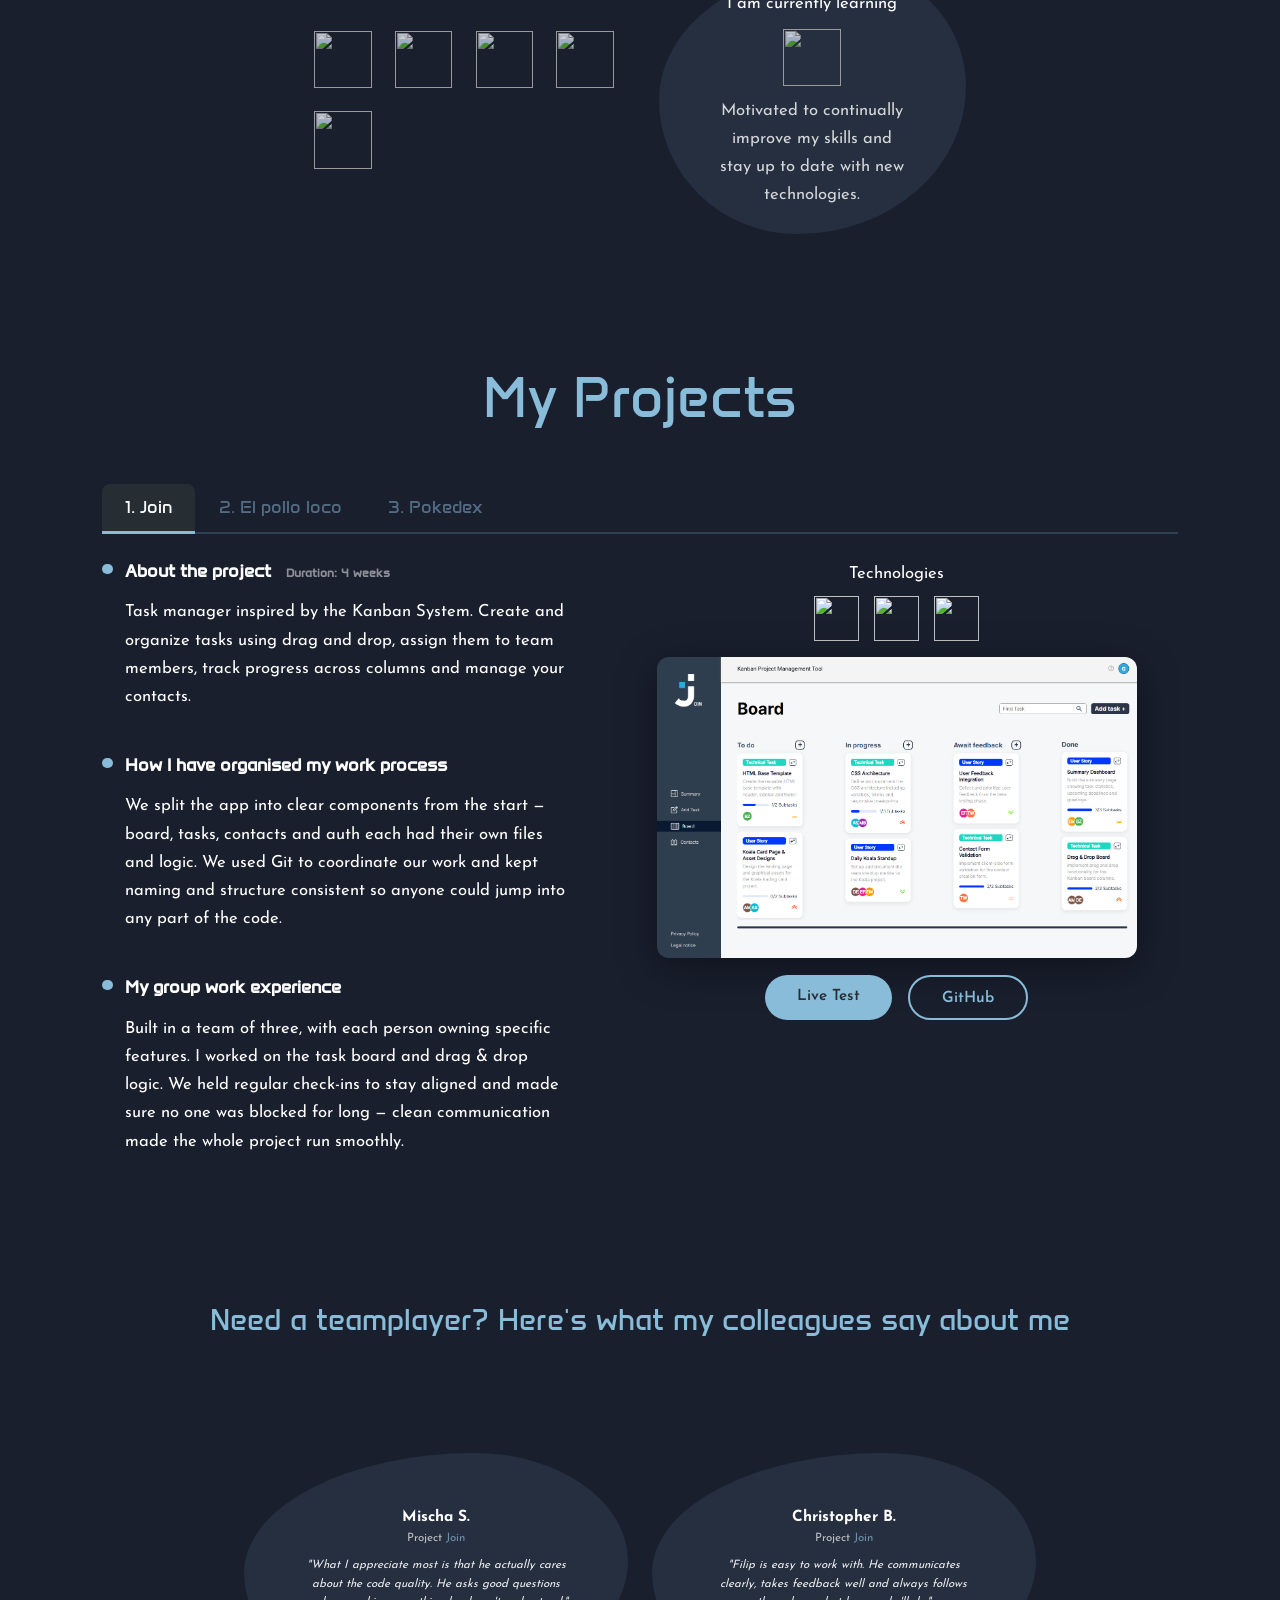
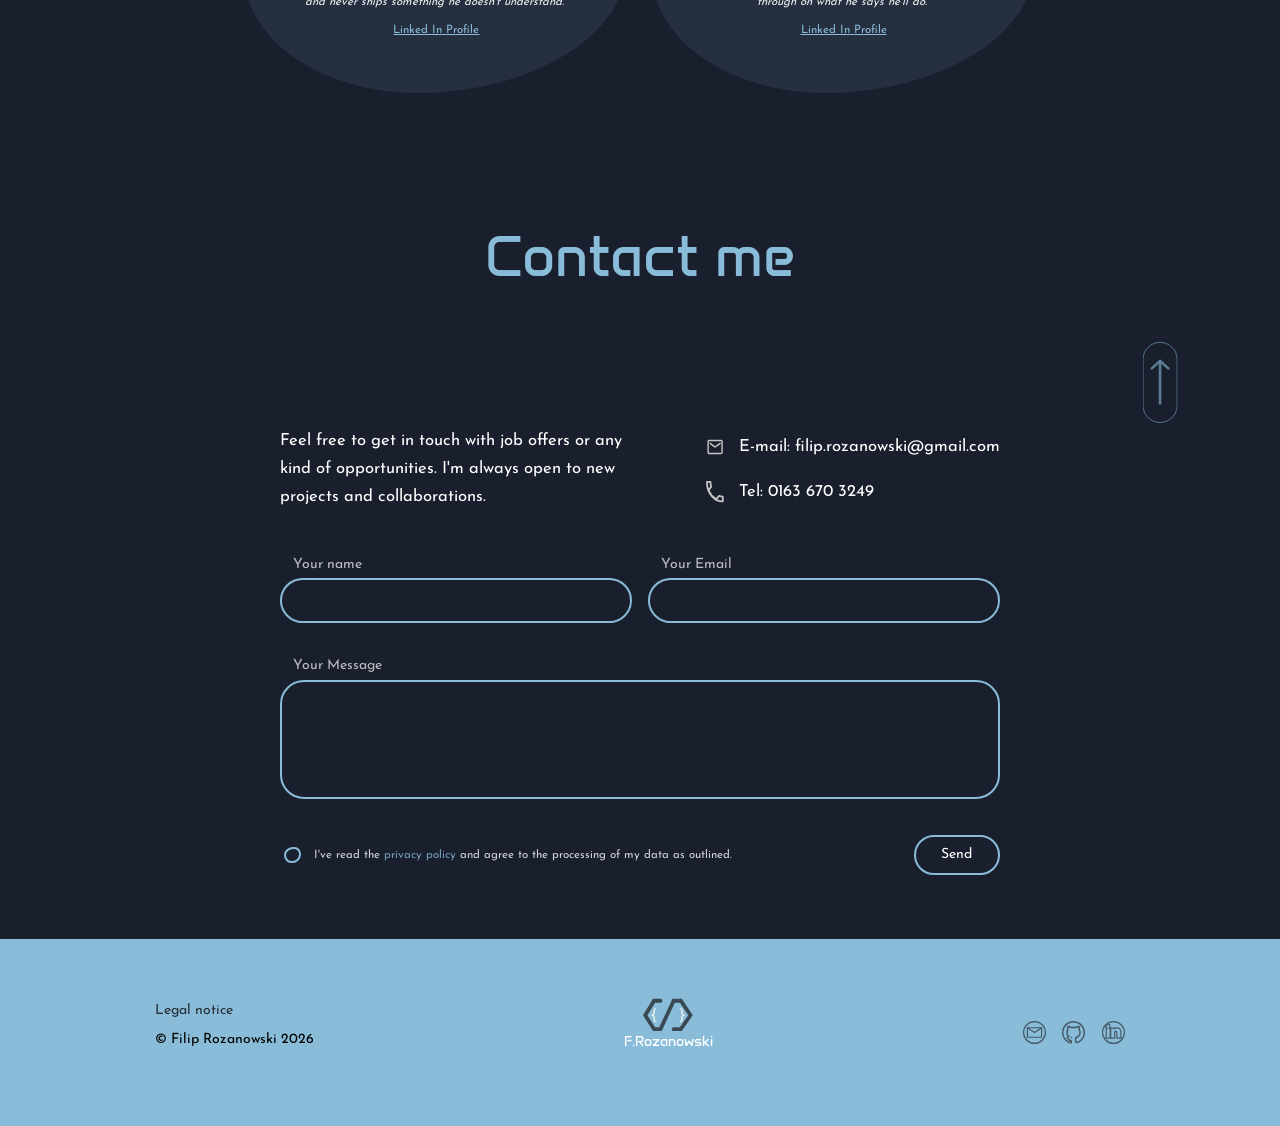
==== commit 50eee46d: "Add filip-photo overlay above BG shape in header Wraps the BG shape in a positioned container and pl" ====
--- a/index.html
+++ b/index.html
@@ -49,7 +49,10 @@
         </div>
 
         <div id="header_top">
-            <img src="./imgs/BG shape.png" id="bg-shape">
+            <div id="bg-shape-container">
+                <img src="./imgs/BG shape.png" id="bg-shape">
+                <img src="./imgs/filip.png" id="filip-photo" alt="Filip Rozanowski">
+            </div>
 
             <div id="header_right">
                 <div class="logo_header_small">
--- a/css/header.css
+++ b/css/header.css
@@ -15,15 +15,33 @@
     align-items: center;
 }
 
-#bg-shape {
+#bg-shape-container {
+    position: relative;
     width: 40vw;
     max-width: 600px;
+    display: flex;
+    align-items: flex-end;
+    justify-content: center;
+}
+
+#bg-shape {
+    width: 100%;
     height: auto;
     transition: transform 0.5s ease;
 }
 
-#bg-shape:hover {
+#bg-shape-container:hover #bg-shape {
     transform: rotate(-20deg);
+}
+
+#filip-photo {
+    position: absolute;
+    bottom: 0;
+    left: 50%;
+    transform: translateX(-50%);
+    width: 90%;
+    height: auto;
+    object-fit: contain;
 }
 
 #header_right {
--- a/css/responsive.css
+++ b/css/responsive.css
@@ -155,7 +155,7 @@
         gap: 20px;
     }
 
-    #bg-shape {
+    #bg-shape-container {
         width: 75vw;
         max-width: 340px;
     }
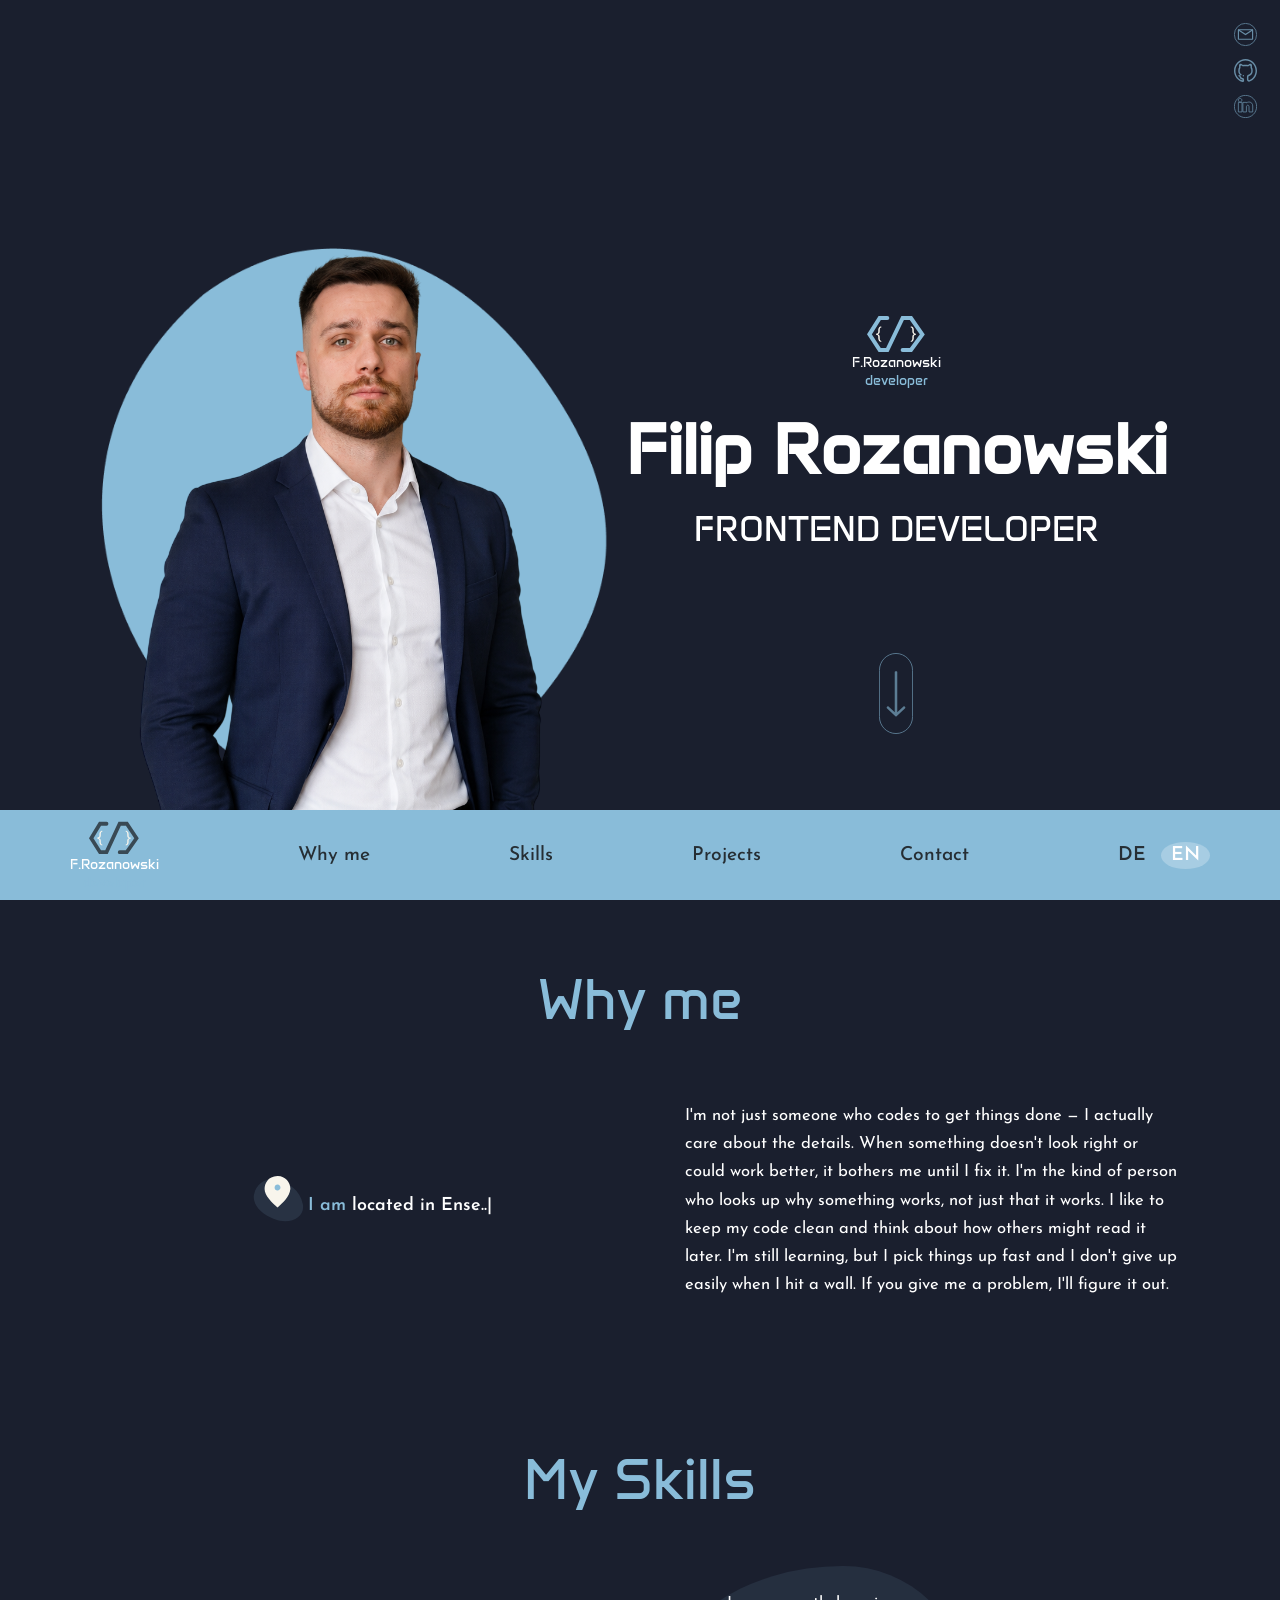
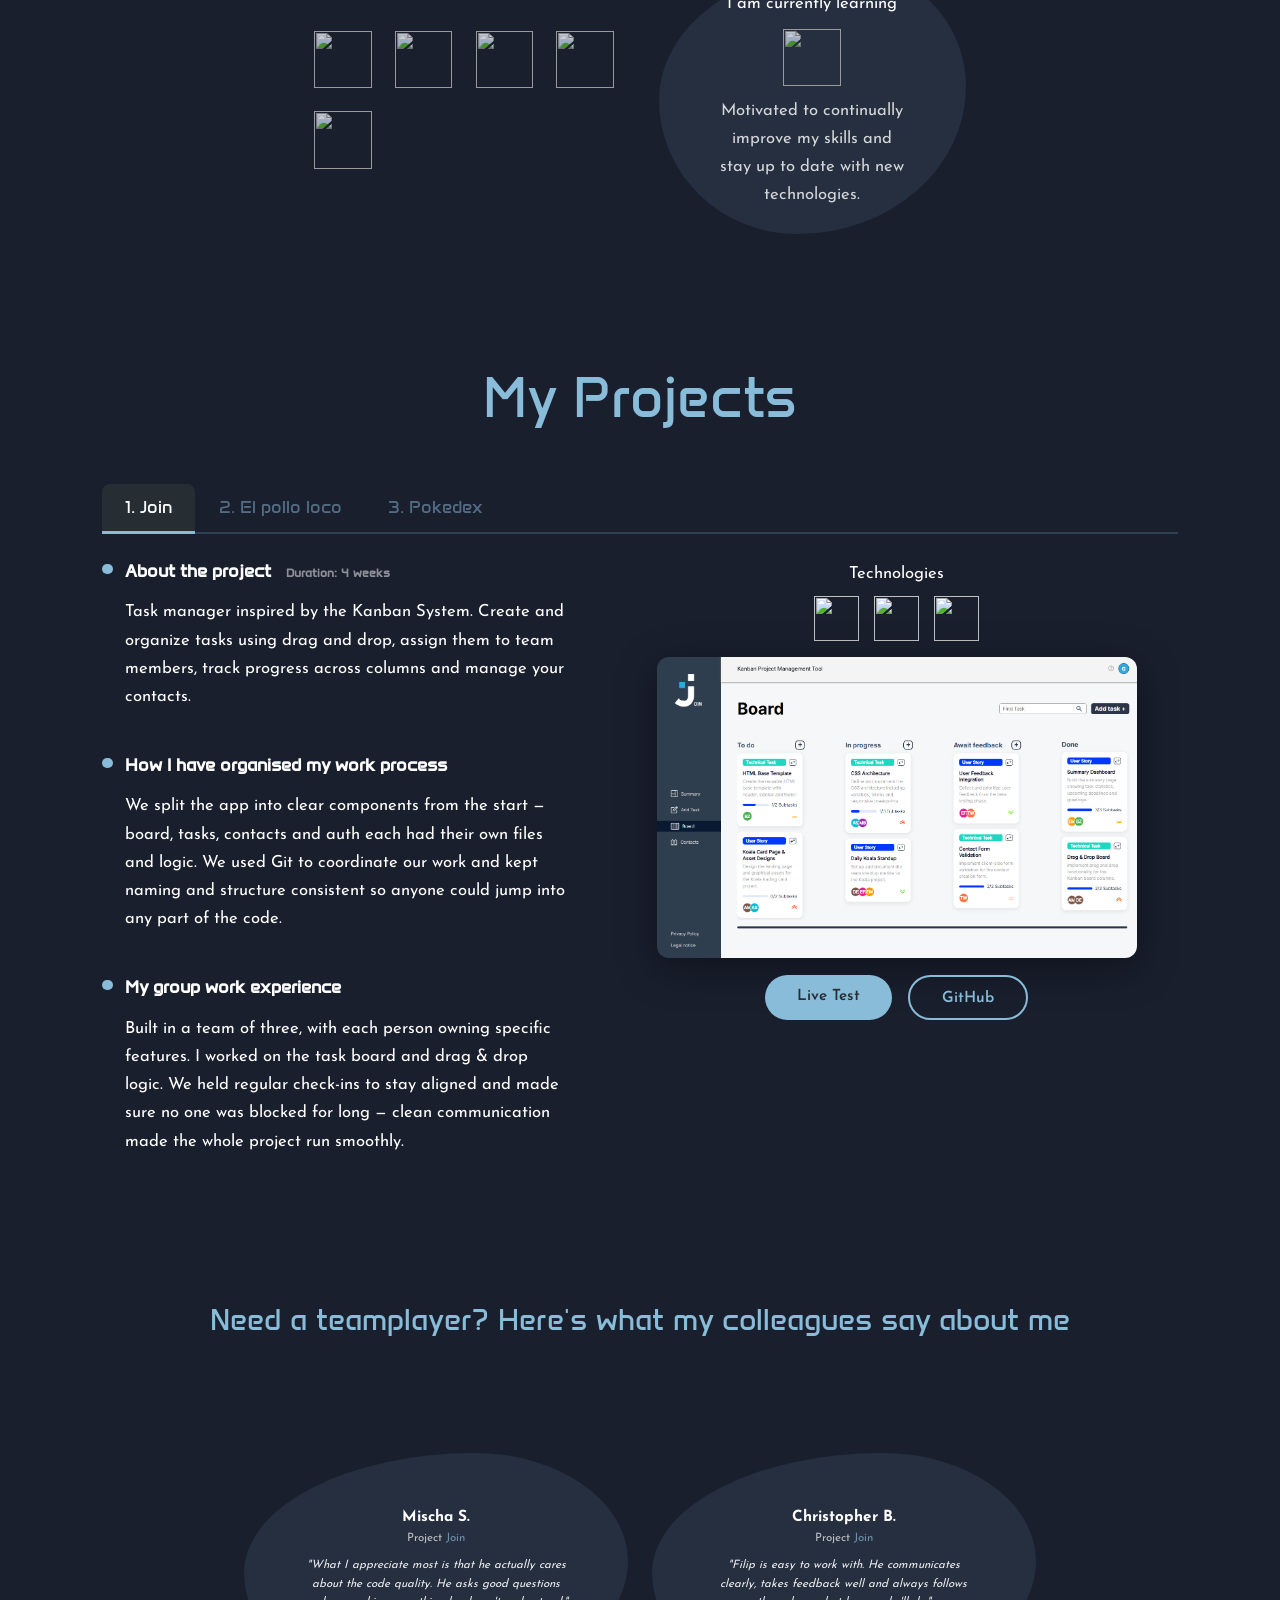
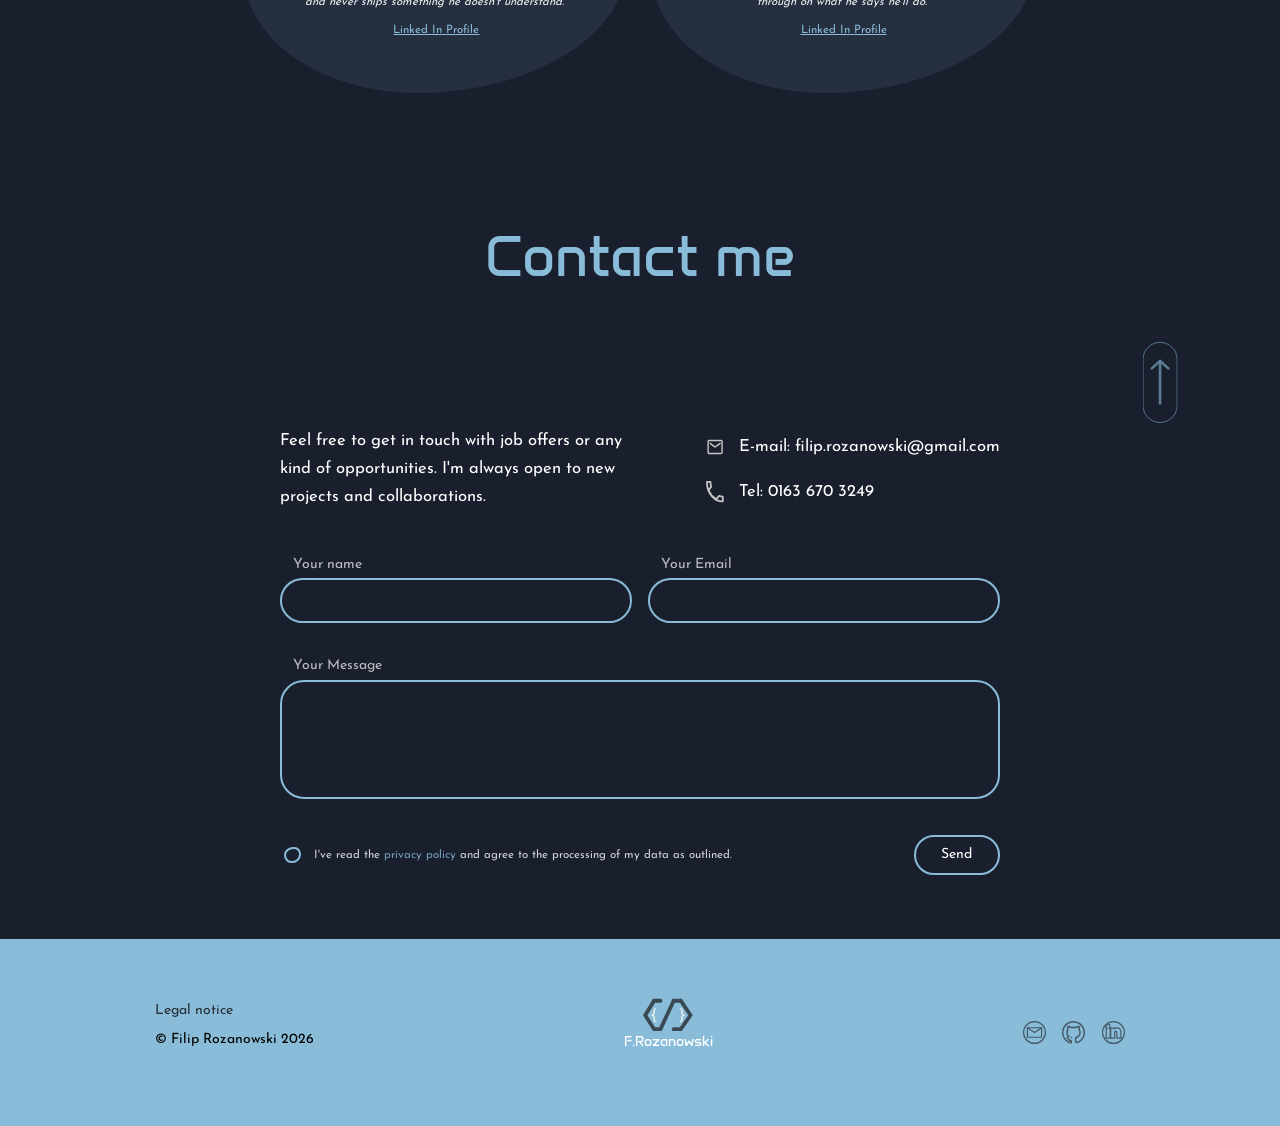
==== commit e509d497: "Add live test links for all three projects https://claude.ai/code/session_01DkSfG3u748EZqH3hKNbjAE" ====
--- a/index.html
+++ b/index.html
@@ -197,7 +197,7 @@
                             </div>
                             <img src="./imgs/join.png" class="project_preview">
                             <div class="project_btns">
-                                <a href="#" class="btn_filled">Live Test</a>
+                                <a href="https://join.filip-rozanowski.de" class="btn_filled">Live Test</a>
                                 <a href="https://github.com/ChristopherBraun196/join" class="btn_outline">GitHub</a>
                             </div>
                         </div>
@@ -250,7 +250,7 @@
                             </div>
                             <img src="./imgs/elpolloloco.png" class="project_preview">
                             <div class="project_btns">
-                                <a href="#" class="btn_filled">Live Test</a>
+                                <a href="https://elpolloloco.filip-rozanowski.de" class="btn_filled">Live Test</a>
                                 <a href="https://github.com/FilipRozanowski/El-pollo-loco"
                                     class="btn_outline">GitHub</a>
                             </div>
@@ -300,7 +300,7 @@
                             </div>
                             <img src="./imgs/pokedex.png" class="project_preview">
                             <div class="project_btns">
-                                <a href="#" class="btn_filled">Live Test</a>
+                                <a href="https://pokedex.filip-rozanowski.de" class="btn_filled">Live Test</a>
                                 <a href="https://github.com/FilipRozanowski/Pokedex" class="btn_outline">GitHub</a>
                             </div>
                         </div>
--- a/css/header.css
+++ b/css/header.css
@@ -4,7 +4,7 @@
     position: relative;
     display: flex;
     align-items: center;
-    justify-content: center;
+    justify-content: flex-end;
     flex-direction: column;
     min-height: calc(100vh - clamp(40px, 7vw, 90px));
     width: 100%;
@@ -12,7 +12,7 @@
 
 #header_top {
     display: flex;
-    align-items: center;
+    align-items: flex-end;
 }
 
 #bg-shape-container {
@@ -39,7 +39,7 @@
     bottom: 0;
     left: 50%;
     transform: translateX(-50%);
-    width: 90%;
+    width: 117%;
     height: auto;
     object-fit: contain;
 }
@@ -49,6 +49,7 @@
     flex-direction: column;
     align-items: center;
     justify-content: space-between;
+    align-self: center;
     height: 80%;
 }
 
--- a/css/responsive.css
+++ b/css/responsive.css
@@ -147,6 +147,7 @@
     header {
         min-height: 100svh;
         box-sizing: border-box;
+        justify-content: center;
     }
 
     #header_top {
@@ -158,6 +159,10 @@
     #bg-shape-container {
         width: 75vw;
         max-width: 340px;
+    }
+
+    #filip-photo {
+        width: 130%;
     }
 
     #header_right {
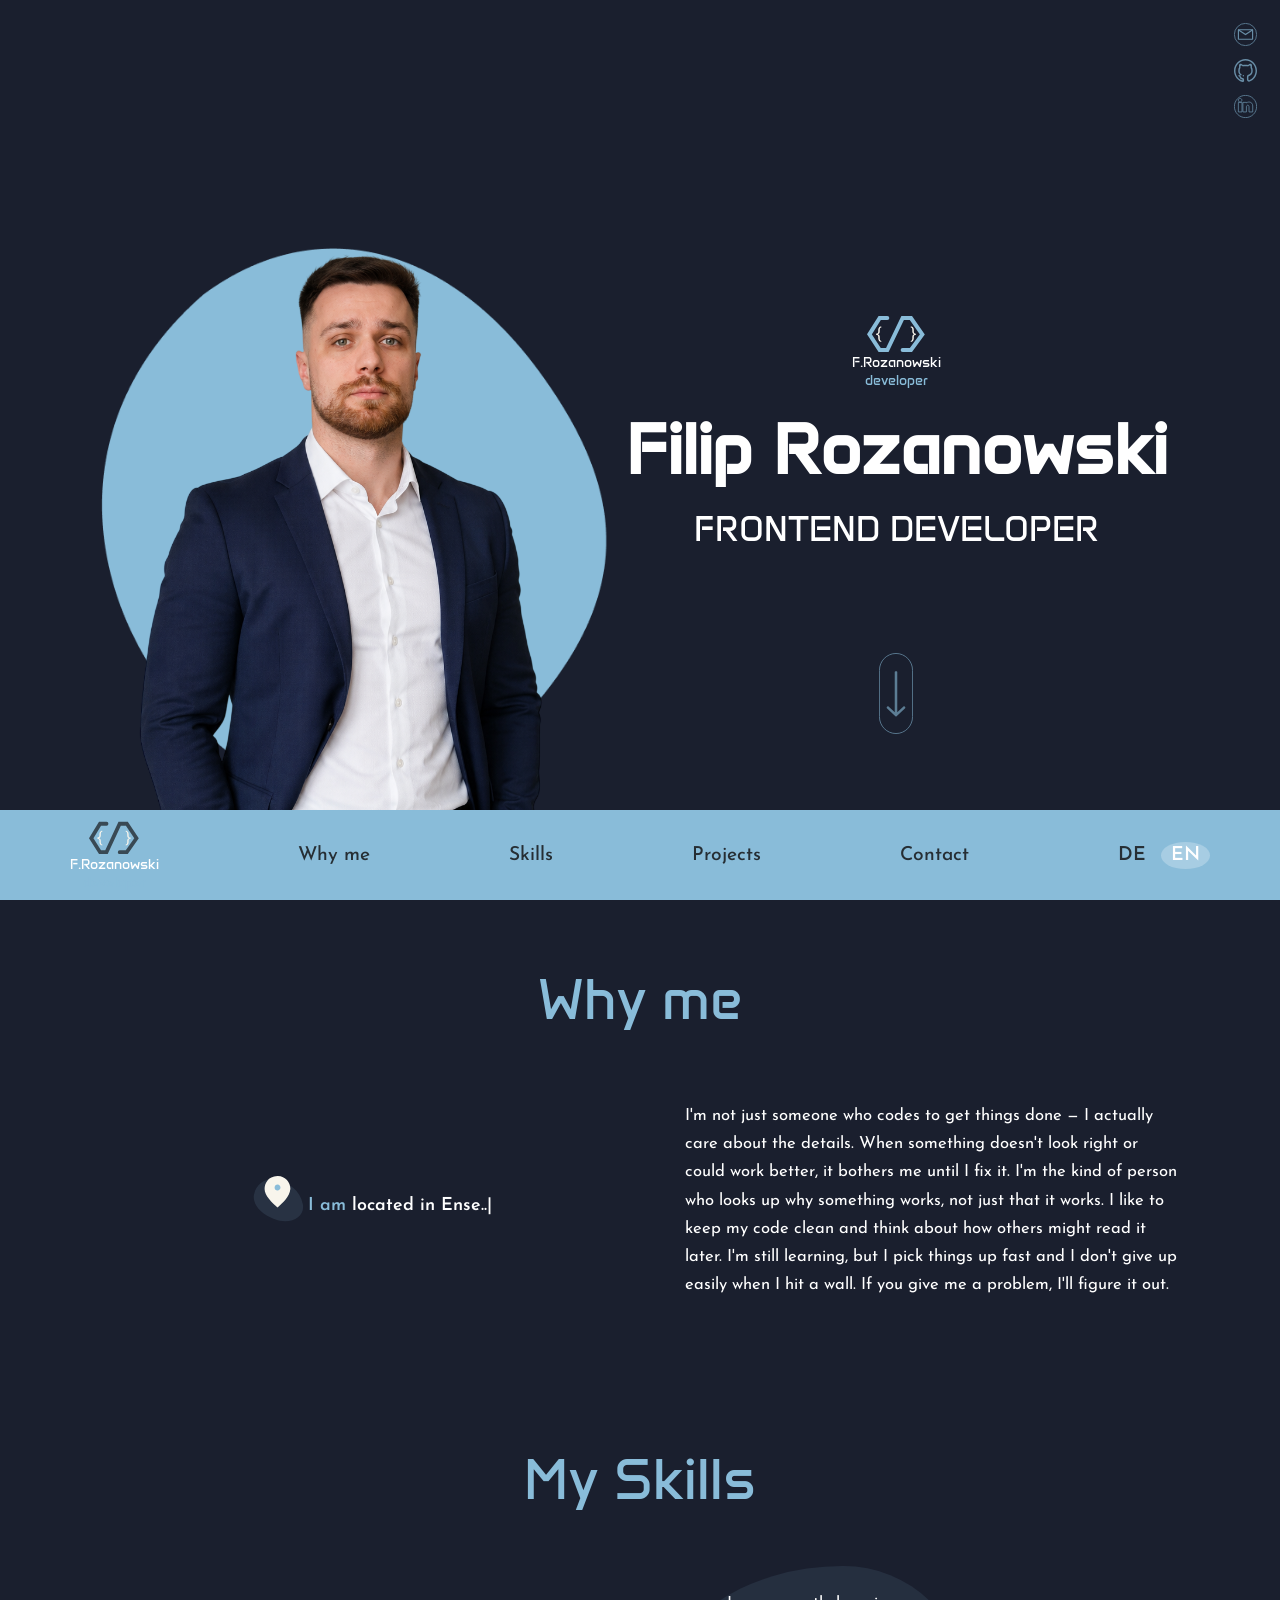
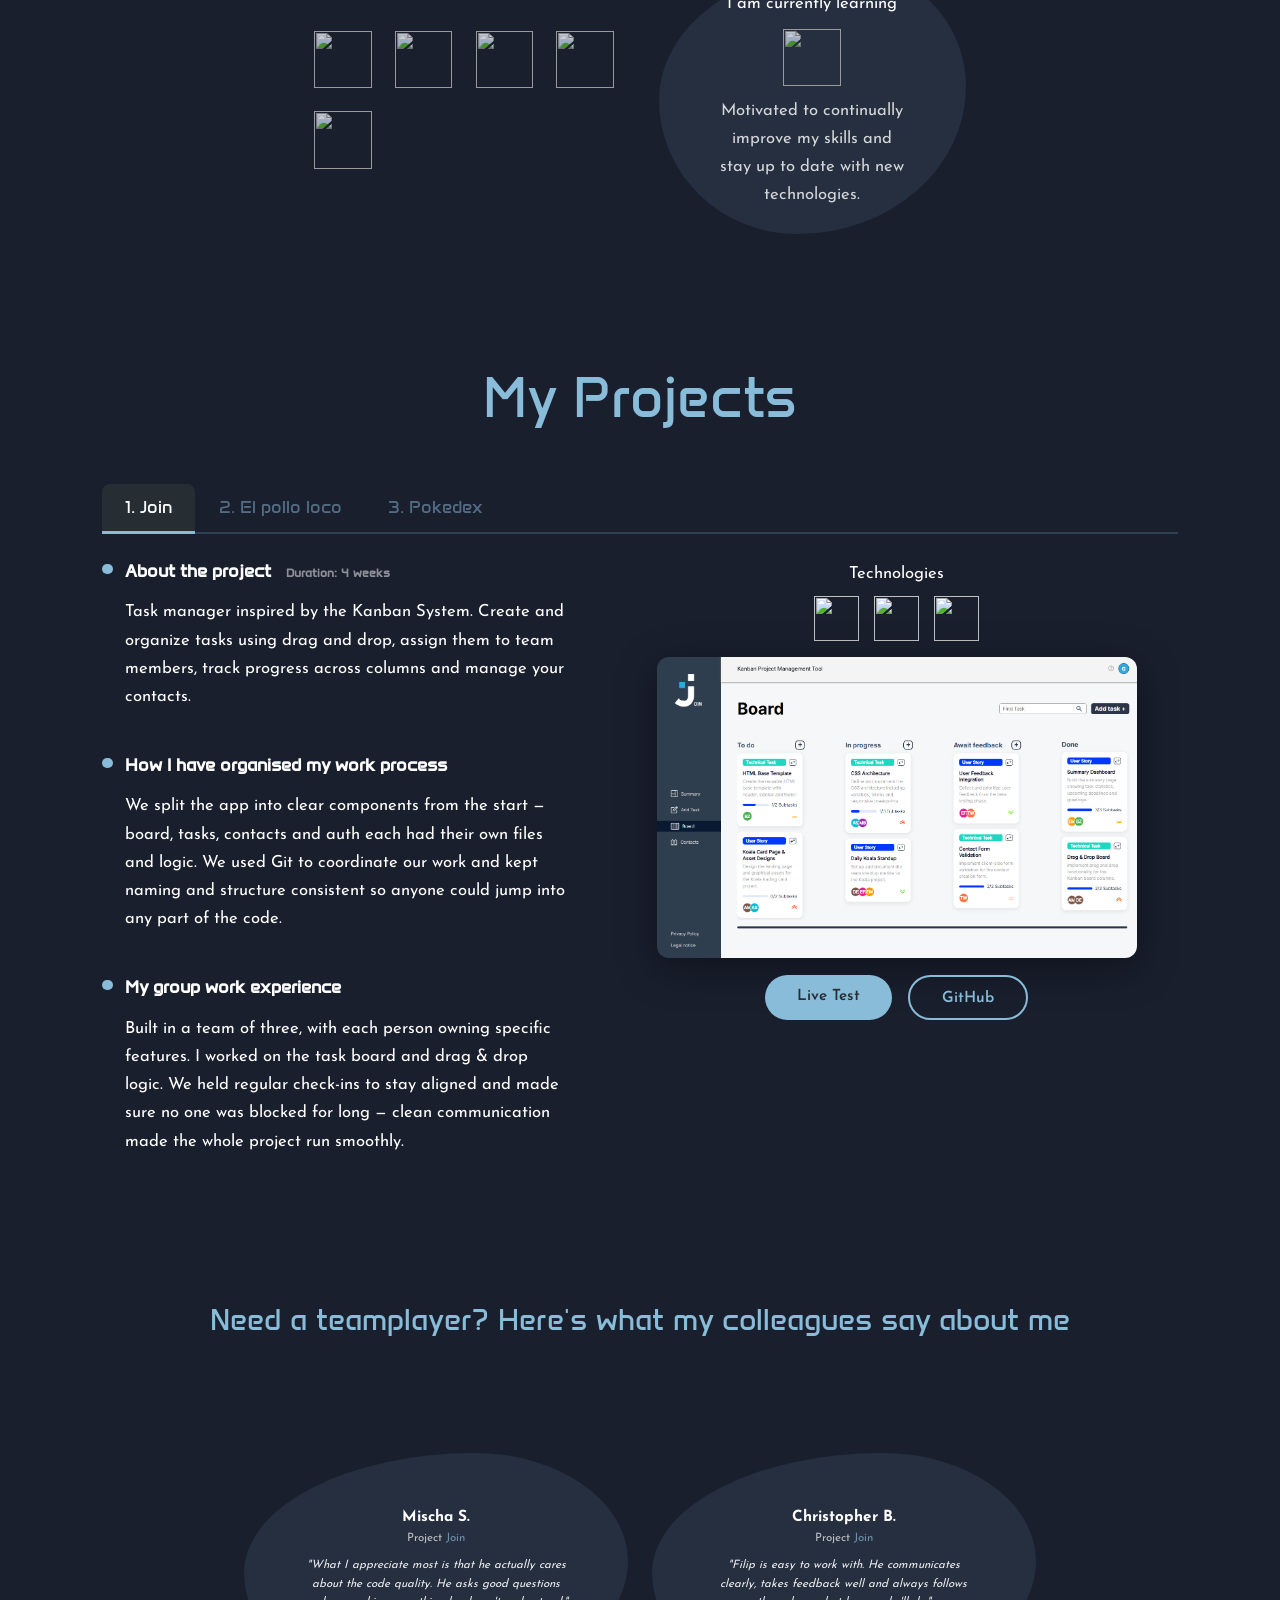
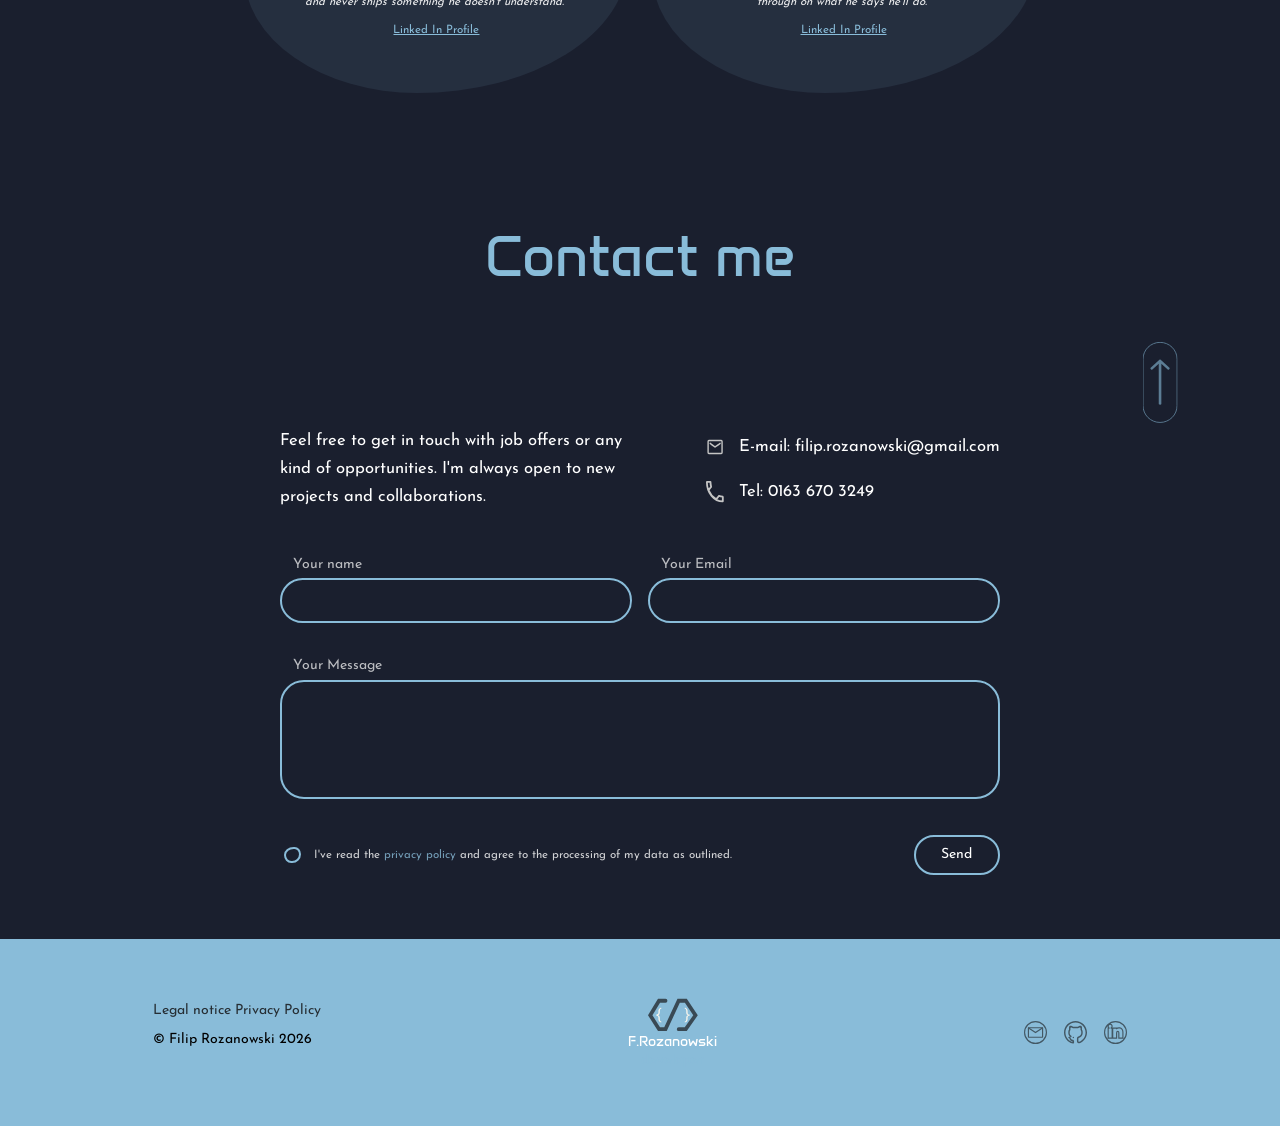
==== commit 82ad4337: "Add privacy policy page and open all external links in new tab - Created privacy.html with GDPR-comp" ====
--- a/index.html
+++ b/index.html
@@ -5,6 +5,7 @@
     <meta charset="UTF-8">
     <meta name="viewport" content="width=device-width, initial-scale=1.0">
     <title>F.R Developer</title>
+    <link rel="icon" type="image/svg+xml" href="./imgs/svgs/Logo icon.svg">
     <link rel="stylesheet" href="./css/base.css">
     <link rel="stylesheet" href="./css/nav.css">
     <link rel="stylesheet" href="./css/header.css">
@@ -44,8 +45,8 @@
 
         <div id="social-icons">
             <a href="mailto:filip.rozanowski@gmail.com"><img src="./imgs/svgs/Email button.svg"></a>
-            <a href="https://github.com/FilipRozanowski"><img src="./imgs/svgs/Github button.svg"></a>
-            <a href="https://www.linkedin.com/in/filip-rozanowski-66993840b/"><img src="./imgs/svgs/Linkedin button.svg"></a>
+            <a href="https://github.com/FilipRozanowski" target="_blank" rel="noopener noreferrer"><img src="./imgs/svgs/Github button.svg"></a>
+            <a href="https://www.linkedin.com/in/filip-rozanowski-66993840b/" target="_blank" rel="noopener noreferrer"><img src="./imgs/svgs/Linkedin button.svg"></a>
         </div>
 
         <div id="header_top">
@@ -197,8 +198,8 @@
                             </div>
                             <img src="./imgs/join.png" class="project_preview">
                             <div class="project_btns">
-                                <a href="https://join.filip-rozanowski.de" class="btn_filled">Live Test</a>
-                                <a href="https://github.com/ChristopherBraun196/join" class="btn_outline">GitHub</a>
+                                <a href="https://join.filip-rozanowski.de" class="btn_filled" target="_blank" rel="noopener noreferrer">Live Test</a>
+                                <a href="https://github.com/ChristopherBraun196/join" class="btn_outline" target="_blank" rel="noopener noreferrer">GitHub</a>
                             </div>
                         </div>
                     </div>
@@ -250,9 +251,8 @@
                             </div>
                             <img src="./imgs/elpolloloco.png" class="project_preview">
                             <div class="project_btns">
-                                <a href="https://elpolloloco.filip-rozanowski.de" class="btn_filled">Live Test</a>
-                                <a href="https://github.com/FilipRozanowski/El-pollo-loco"
-                                    class="btn_outline">GitHub</a>
+                                <a href="https://elpolloloco.filip-rozanowski.de" class="btn_filled" target="_blank" rel="noopener noreferrer">Live Test</a>
+                                <a href="https://github.com/FilipRozanowski/El-pollo-loco" class="btn_outline" target="_blank" rel="noopener noreferrer">GitHub</a>
                             </div>
                         </div>
                     </div>
@@ -300,8 +300,8 @@
                             </div>
                             <img src="./imgs/pokedex.png" class="project_preview">
                             <div class="project_btns">
-                                <a href="https://pokedex.filip-rozanowski.de" class="btn_filled">Live Test</a>
-                                <a href="https://github.com/FilipRozanowski/Pokedex" class="btn_outline">GitHub</a>
+                                <a href="https://pokedex.filip-rozanowski.de" class="btn_filled" target="_blank" rel="noopener noreferrer">Live Test</a>
+                                <a href="https://github.com/FilipRozanowski/Pokedex" class="btn_outline" target="_blank" rel="noopener noreferrer">GitHub</a>
                             </div>
                         </div>
                     </div>
@@ -321,7 +321,7 @@
                 <p class="teamplayer_project">Project <a href="#projects_title">Join</a></p>
                 <p class="teamplayer_text">"What I appreciate most is that he actually cares about the code quality.
                     He asks good questions and never ships something he doesn't understand."</p>
-                <a href="https://ch.linkedin.com/in/mischa-sigrist-08a8b6a1" class="teamplayer_linkedin">Linked In
+                <a href="https://ch.linkedin.com/in/mischa-sigrist-08a8b6a1" class="teamplayer_linkedin" target="_blank" rel="noopener noreferrer">Linked In
                     Profile</a>
             </div>
 
@@ -330,7 +330,7 @@
                 <p class="teamplayer_project">Project <a href="#projects_title">Join</a></p>
                 <p class="teamplayer_text">"Filip is easy to work with. He communicates clearly, takes feedback well
                     and always follows through on what he says he'll do."</p>
-                <a href="https://de.linkedin.com/in/christopher-braun-6586a7407" class="teamplayer_linkedin">Linked
+                <a href="https://de.linkedin.com/in/christopher-braun-6586a7407" class="teamplayer_linkedin" target="_blank" rel="noopener noreferrer">Linked
                     In Profile</a>
             </div>
 
@@ -378,7 +378,7 @@
                             <input type="checkbox" id="privacy">
                             <label for="privacy">
                                 <span data-i18n="checkbox_before">I've read the </span>
-                                <a href="#">privacy policy</a>
+                                <a href="./privacy.html" target="_blank">privacy policy</a>
                                 <span data-i18n="checkbox_after"> and agree to the processing of my data as
                                     outlined.</span>
                             </label>
@@ -397,7 +397,8 @@
 
     <footer>
         <div id="footer_legal">
-            <a href="./legal.html">Legal notice</a>
+            <a href="./legal.html" target="_blank" data-i18n="legal">Legal notice</a>
+            <a href="./privacy.html" target="_blank" data-i18n="privacy">Privacy Policy</a>
             <p>© Filip Rozanowski 2026</p>
         </div>
 
@@ -409,8 +410,8 @@
 
         <div id="social-icons-footer">
             <a href="mailto:filip.rozanowski@gmail.com"><img src="./imgs/svgs/Email button dark.svg"></a>
-            <a href="https://github.com/FilipRozanowski"><img src="./imgs/svgs/Github button dark.svg"></a>
-            <a href="https://www.linkedin.com/in/filip-rozanowski-66993840b/"><img src="./imgs/svgs/Linkedin button dark.svg"></a>
+            <a href="https://github.com/FilipRozanowski" target="_blank" rel="noopener noreferrer"><img src="./imgs/svgs/Github button dark.svg"></a>
+            <a href="https://www.linkedin.com/in/filip-rozanowski-66993840b/" target="_blank" rel="noopener noreferrer"><img src="./imgs/svgs/Linkedin button dark.svg"></a>
         </div>
     </footer>
 
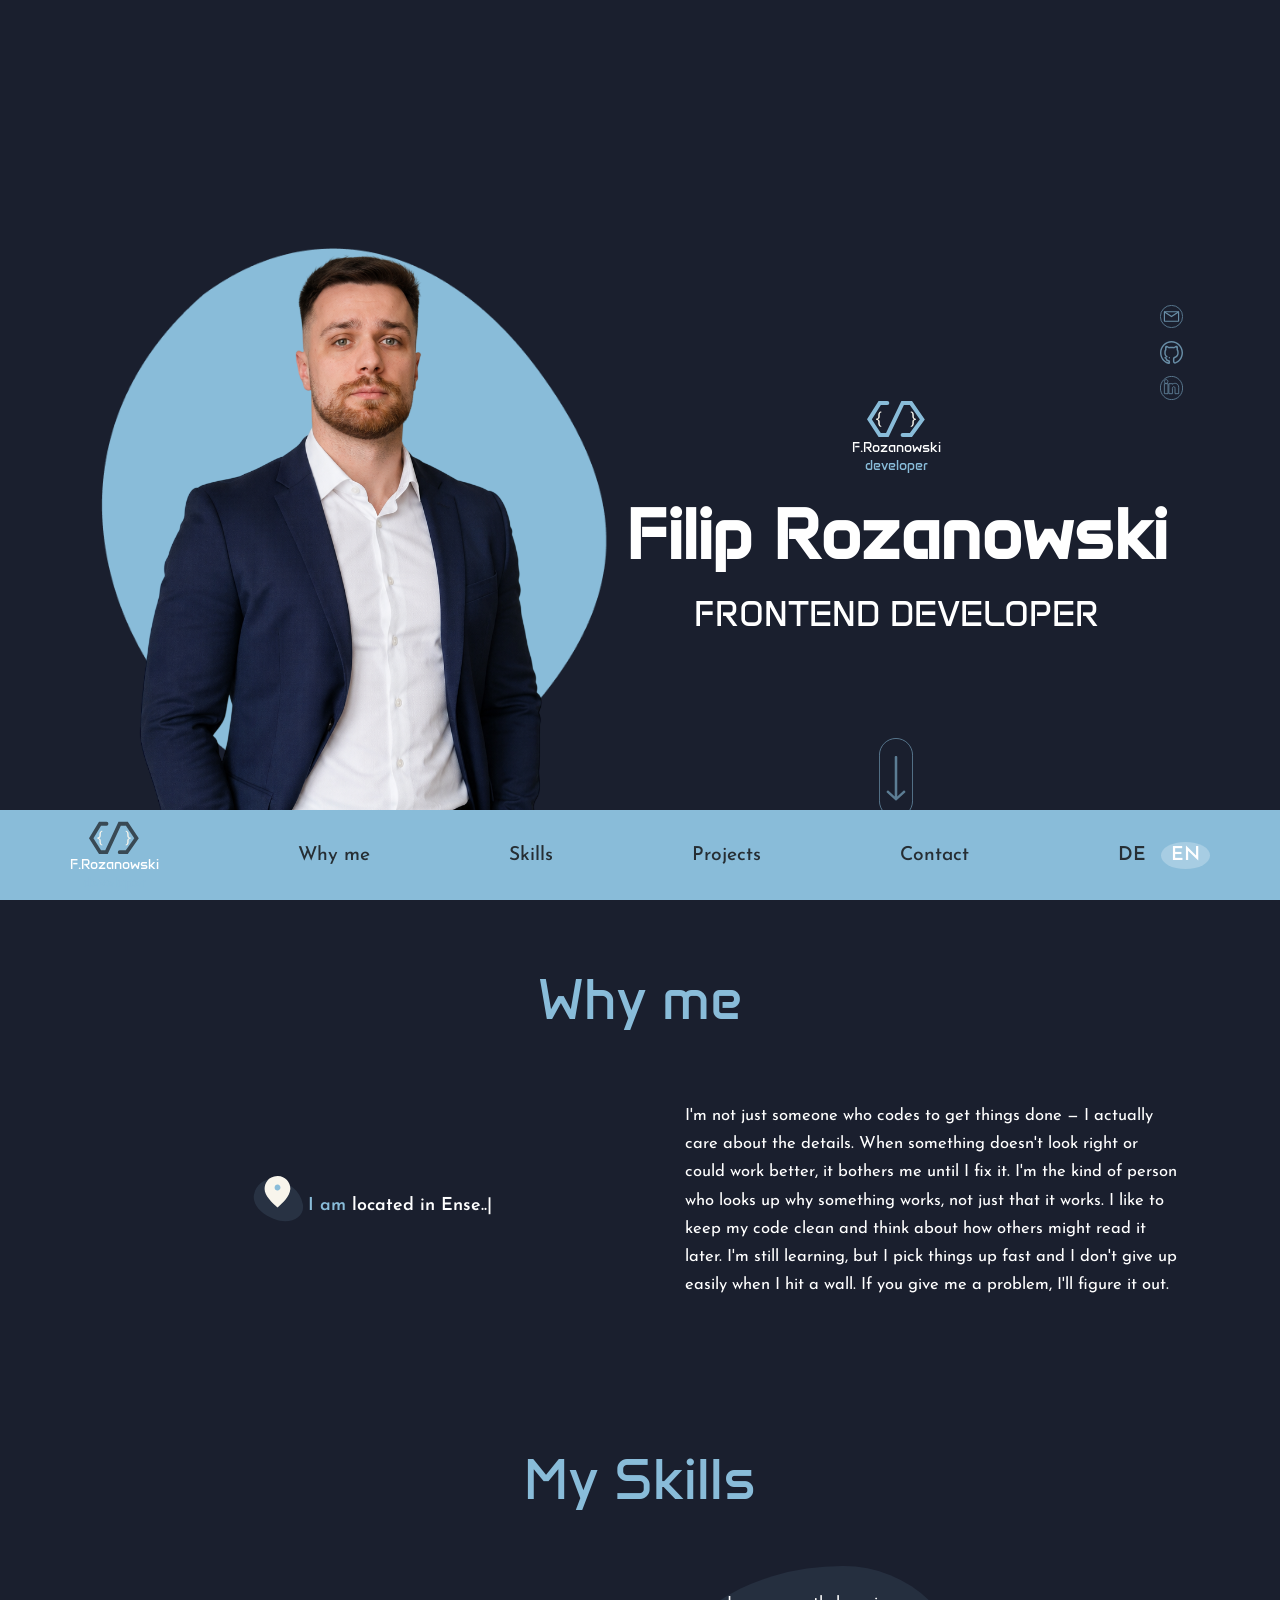
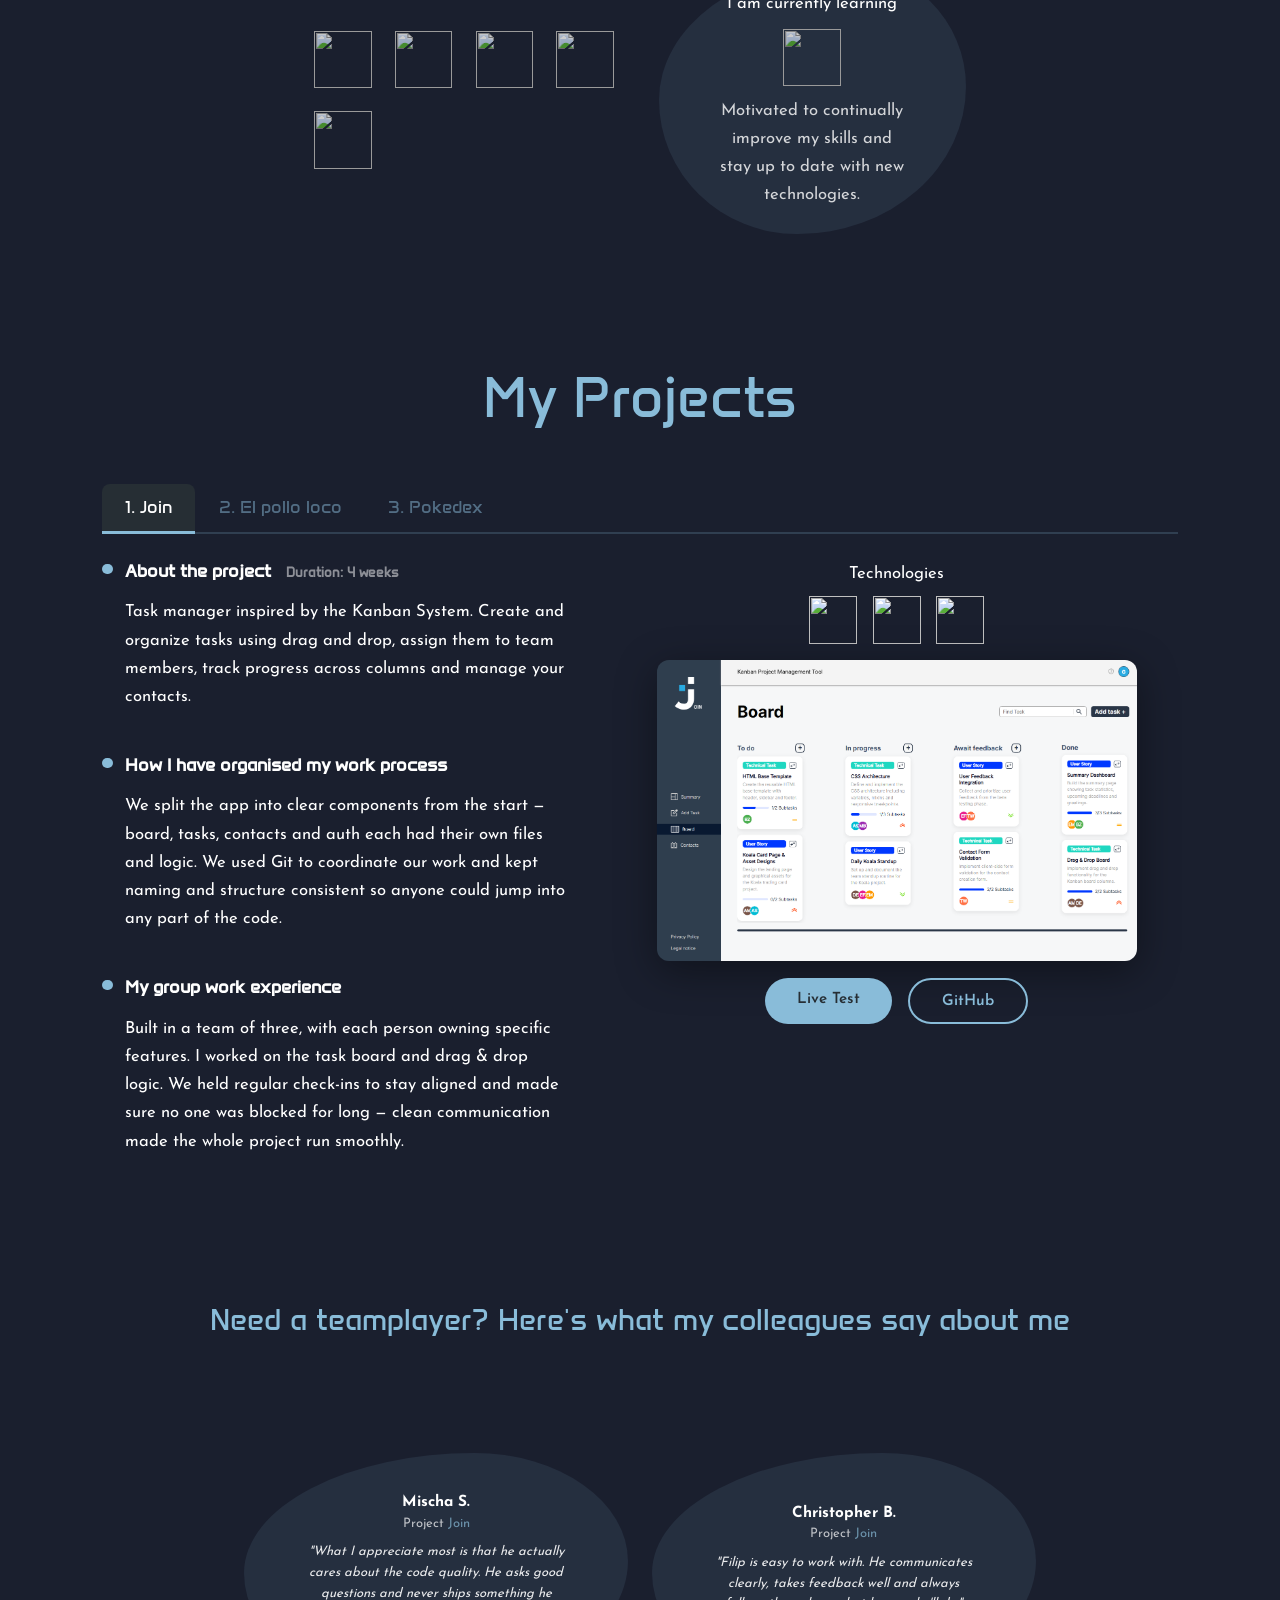
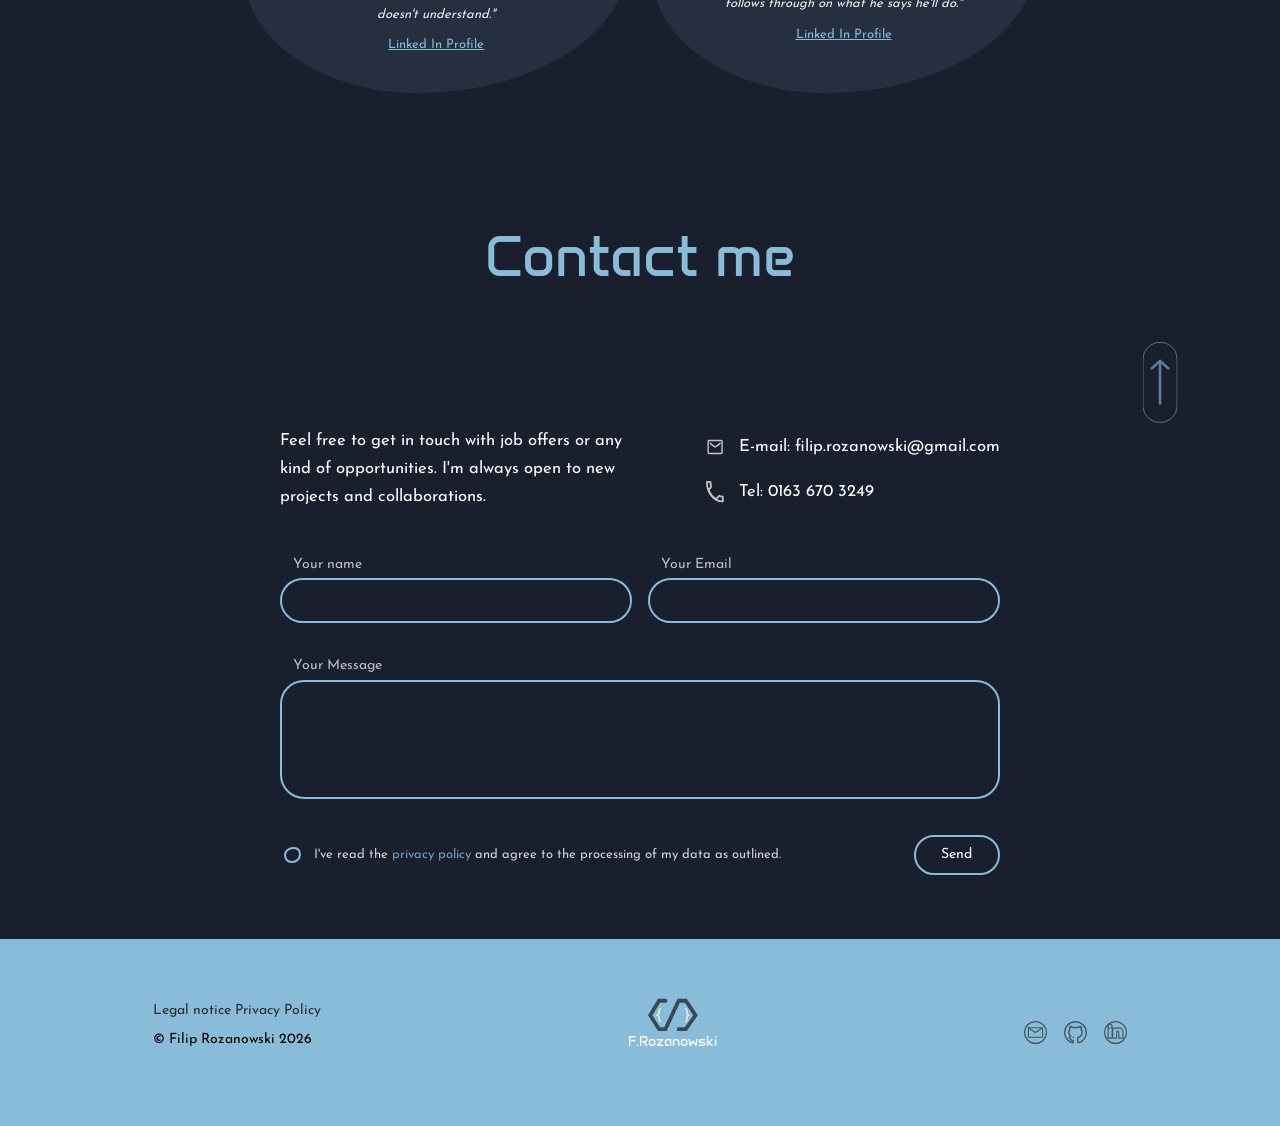
==== commit 71cdc1ae: "Move social icons into #header_right so they scale with the content Previously #social-icons was a s" ====
--- a/index.html
+++ b/index.html
@@ -43,12 +43,6 @@
 
     <header>
 
-        <div id="social-icons">
-            <a href="mailto:filip.rozanowski@gmail.com"><img src="./imgs/svgs/Email button.svg"></a>
-            <a href="https://github.com/FilipRozanowski" target="_blank" rel="noopener noreferrer"><img src="./imgs/svgs/Github button.svg"></a>
-            <a href="https://www.linkedin.com/in/filip-rozanowski-66993840b/" target="_blank" rel="noopener noreferrer"><img src="./imgs/svgs/Linkedin button.svg"></a>
-        </div>
-
         <div id="header_top">
             <div id="bg-shape-container">
                 <img src="./imgs/BG shape.png" id="bg-shape">
@@ -56,6 +50,12 @@
             </div>
 
             <div id="header_right">
+                <div id="social-icons">
+                    <a href="mailto:filip.rozanowski@gmail.com"><img src="./imgs/svgs/Email button.svg"></a>
+                    <a href="https://github.com/FilipRozanowski" target="_blank" rel="noopener noreferrer"><img src="./imgs/svgs/Github button.svg"></a>
+                    <a href="https://www.linkedin.com/in/filip-rozanowski-66993840b/" target="_blank" rel="noopener noreferrer"><img src="./imgs/svgs/Linkedin button.svg"></a>
+                </div>
+
                 <div class="logo_header_small">
                     <img src="./imgs/svgs/Logo icon.svg" class="logo-img">
                     <p>F.Rozanowski</p>
--- a/css/header.css
+++ b/css/header.css
@@ -49,8 +49,9 @@
     flex-direction: column;
     align-items: center;
     justify-content: space-between;
-    align-self: center;
-    height: 80%;
+    align-self: flex-end;
+    height: clamp(240px, 38vw, 580px);
+    padding: clamp(12px, 1.5vw, 20px) 0;
 }
 
 /* ─── TITLE ─── */
@@ -117,9 +118,7 @@
 /* ─── SOCIAL ICONS ─── */
 
 #social-icons {
-    position: absolute;
-    top: clamp(10px, 1.8vw, 27px);
-    right: clamp(10px, 1.8vw, 27px);
+    align-self: flex-end;
     display: flex;
     flex-direction: column;
     gap: clamp(7px, 1vw, 15px);
--- a/css/sections.css
+++ b/css/sections.css
@@ -17,7 +17,7 @@
 }
 
 main h2 {
-    font-size: clamp(0.8rem, 2.7vw, 30px);
+    font-size: clamp(1rem, 2.7vw, 30px);
     color: var(--color-blue);
     font-weight: 100;
     padding-bottom: clamp(20px, 4vw, 72px);
@@ -35,7 +35,7 @@
 }
 
 .main_box p {
-    font-size: clamp(11px, 1.3vw, 17px);
+    font-size: clamp(16px, 1.3vw, 18px);
     color: var(--color-white);
     line-height: 1.7;
 }
@@ -67,7 +67,7 @@
 }
 
 #locate_content p {
-    font-size: clamp(11px, 1.4vw, 27px);
+    font-size: clamp(16px, 1.4vw, 27px);
     font-weight: 600;
     color: var(--color-white);
     text-align: center;
@@ -102,8 +102,8 @@
 }
 
 .skill_item img {
-    width: clamp(22px, 4.5vw, 90px);
-    height: clamp(22px, 4.5vw, 90px);
+    width: clamp(44px, 4.5vw, 90px);
+    height: clamp(44px, 4.5vw, 90px);
     object-fit: contain;
     transition: transform 0.3s ease, filter 0.3s ease;
     filter: brightness(0.8);
@@ -116,7 +116,7 @@
 
 .skill_item p {
     color: var(--color-white);
-    font-size: clamp(7px, 1.1vw, 15px);
+    font-size: clamp(13px, 1.1vw, 15px);
     margin: 0;
     text-align: center;
 }
@@ -145,7 +145,7 @@
 
 .bubble_title {
     color: var(--color-white);
-    font-size: clamp(7px, 1.1vw, 15px);
+    font-size: clamp(13px, 1.1vw, 15px);
     margin: 0 0 clamp(4px, 0.8vw, 14px) 0;
 }
 
@@ -157,7 +157,7 @@
 
 .bubble_text {
     color: var(--color-white);
-    font-size: clamp(7px, 0.9vw, 13px);
+    font-size: clamp(12px, 0.9vw, 14px);
     line-height: 1.6;
     margin: 0;
     opacity: 0.8;
@@ -193,7 +193,7 @@
 
 .teamplayer_name {
     color: var(--color-white);
-    font-size: clamp(10px, 1.2vw, 17px);
+    font-size: clamp(15px, 1.2vw, 17px);
     font-weight: 700;
     margin: 0;
     font-style: normal;
@@ -201,7 +201,7 @@
 
 .teamplayer_project {
     color: var(--color-white);
-    font-size: clamp(8px, 0.9vw, 13px);
+    font-size: clamp(13px, 0.9vw, 14px);
     margin: 0;
     opacity: 0.7;
     font-style: normal;
@@ -214,7 +214,7 @@
 
 .teamplayer_text {
     color: var(--color-white);
-    font-size: clamp(7px, 0.9vw, 12px);
+    font-size: clamp(13px, 0.9vw, 14px);
     line-height: 1.6;
     margin: clamp(3px, 0.5vw, 8px) 0;
     opacity: 0.9;
@@ -223,7 +223,7 @@
 
 .teamplayer_linkedin {
     color: var(--color-blue);
-    font-size: clamp(8px, 0.9vw, 15px);
+    font-size: clamp(13px, 0.9vw, 15px);
     text-decoration: underline;
     margin: 0;
 }
@@ -241,7 +241,7 @@
     border: none;
     color: rgba(137, 188, 217, 0.5);
     font-family: 'Anta', sans-serif;
-    font-size: clamp(9px, 1.4vw, 20px);
+    font-size: clamp(13px, 1.4vw, 20px);
     padding: clamp(6px, 1vw, 15px) clamp(8px, 1.8vw, 27px);
     cursor: pointer;
     transition: color 0.3s ease;
@@ -294,13 +294,13 @@
 .project_section h3 {
     color: var(--color-white);
     font-family: 'Anta', sans-serif;
-    font-size: clamp(10px, 1.4vw, 18px);
+    font-size: clamp(14px, 1.4vw, 18px);
     margin: 0 0 clamp(3px, 0.5vw, 8px) 0;
 }
 
 .project_duration {
     color: rgba(255,255,255,0.5);
-    font-size: clamp(8px, 0.9vw, 15px);
+    font-size: clamp(13px, 0.9vw, 15px);
     margin-left: 10px;
 }
 
@@ -330,8 +330,8 @@
 }
 
 .tech_icons img {
-    width: clamp(28px, 3.5vw, 56px);
-    height: clamp(28px, 3.5vw, 56px);
+    width: clamp(48px, 3.5vw, 64px);
+    height: clamp(48px, 3.5vw, 64px);
     object-fit: contain;
 }
 
@@ -396,7 +396,7 @@
 #contact_intro {
     max-width: 50%;
     color: var(--color-white);
-    font-size: clamp(11px, 1.3vw, 17px);
+    font-size: clamp(16px, 1.3vw, 18px);
     line-height: 1.7;
     margin: 0;
 }
@@ -426,7 +426,7 @@
 .contact_info_item p {
     color: var(--color-white);
     margin: 0;
-    font-size: clamp(10px, 1.3vw, 17px);
+    font-size: clamp(15px, 1.3vw, 17px);
     transition: color 0.3s ease;
 }
 
@@ -460,7 +460,7 @@
 
 .input_group label {
     color: var(--color-white);
-    font-size: clamp(9px, 1.1vw, 15px);
+    font-size: clamp(13px, 1.1vw, 15px);
     opacity: 0.7;
     margin-left: clamp(7px, 1vw, 15px);
 }
@@ -473,7 +473,7 @@
     padding: clamp(7px, 1vw, 15px) clamp(10px, 1.5vw, 21px);
     color: var(--color-white);
     font-family: 'JosefinSans', sans-serif;
-    font-size: clamp(11px, 1.1vw, 15px);
+    font-size: clamp(14px, 1.1vw, 16px);
     outline: none;
     transition: border-color 0.3s ease;
     width: 100%;
@@ -519,7 +519,7 @@
 
 #contact_checkbox label {
     color: var(--color-white);
-    font-size: clamp(9px, 0.9vw, 14px);
+    font-size: clamp(13px, 0.9vw, 14px);
     opacity: 0.8;
 }
 
@@ -533,7 +533,7 @@
     border: 2px solid var(--color-blue);
     color: var(--color-white);
     font-family: 'JosefinSans', sans-serif;
-    font-size: clamp(11px, 1.1vw, 17px);
+    font-size: clamp(14px, 1.1vw, 17px);
     padding: clamp(6px, 0.8vw, 11px) clamp(14px, 2vw, 36px);
     border-radius: 50px;
     cursor: pointer;
@@ -547,7 +547,7 @@
 
 .error_msg {
     color: #e74c3c;
-    font-size: clamp(8px, 0.9vw, 12px);
+    font-size: clamp(12px, 0.9vw, 13px);
     margin-left: clamp(7px, 1vw, 15px);
     position: absolute;
     bottom: 4px;
@@ -562,7 +562,7 @@
     display: flex;
     justify-content: space-around;
     align-items: center;
-    font-size: clamp(9px, 1.1vw, 17px);
+    font-size: clamp(14px, 1.1vw, 17px);
 }
 
 footer a {
--- a/css/responsive.css
+++ b/css/responsive.css
@@ -226,7 +226,7 @@
     }
 
     .main_box p {
-        font-size: clamp(13px, 3.5vw, 18px);
+        font-size: clamp(15px, 3.5vw, 18px);
     }
 
     /* ─── WHY ME ─── */
@@ -270,8 +270,12 @@
     }
 
     .skill_item img {
-        width: clamp(40px, 12vw, 70px);
-        height: clamp(40px, 12vw, 70px);
+        width: clamp(48px, 12vw, 70px);
+        height: clamp(48px, 12vw, 70px);
+    }
+
+    .skill_item p {
+        font-size: clamp(14px, 3.5vw, 16px);
     }
 
     #skills_bubble {
@@ -282,12 +286,12 @@
     }
 
     .bubble_title {
-        font-size: clamp(13px, 3.5vw, 18px);
+        font-size: clamp(16px, 4vw, 20px);
         margin-bottom: 12px;
     }
 
     .bubble_text {
-        font-size: clamp(12px, 3vw, 16px);
+        font-size: clamp(15px, 3.5vw, 17px);
     }
 
     /* ─── TEAMPLAYER ─── */
@@ -340,7 +344,7 @@
     .teamplayer_project,
     .teamplayer_text,
     .teamplayer_linkedin {
-        font-size: clamp(12px, 3vw, 16px);
+        font-size: clamp(14px, 3.5vw, 17px);
     }
 
     /* ─── PROJECTS ─── */
@@ -381,8 +385,8 @@
     }
 
     .tech_icons img {
-        width: clamp(28px, 7vw, 44px);
-        height: clamp(28px, 7vw, 44px);
+        width: clamp(52px, 10vw, 64px);
+        height: clamp(52px, 10vw, 64px);
     }
 
     .project_preview {
@@ -404,7 +408,7 @@
 
     #contact_intro {
         max-width: 100%;
-        font-size: clamp(13px, 3.5vw, 18px);
+        font-size: clamp(15px, 3.5vw, 18px);
     }
 
     #contact_info {
@@ -450,7 +454,7 @@
     }
 
     #contact_checkbox label {
-        font-size: clamp(11px, 3vw, 14px);
+        font-size: clamp(13px, 3vw, 14px);
     }
 
     /* ─── FOOTER ─── */
@@ -460,7 +464,7 @@
         gap: 20px;
         padding: 32px 20px;
         text-align: center;
-        font-size: clamp(12px, 3.5vw, 16px);
+        font-size: clamp(14px, 3.5vw, 16px);
     }
 
     #footer_legal {
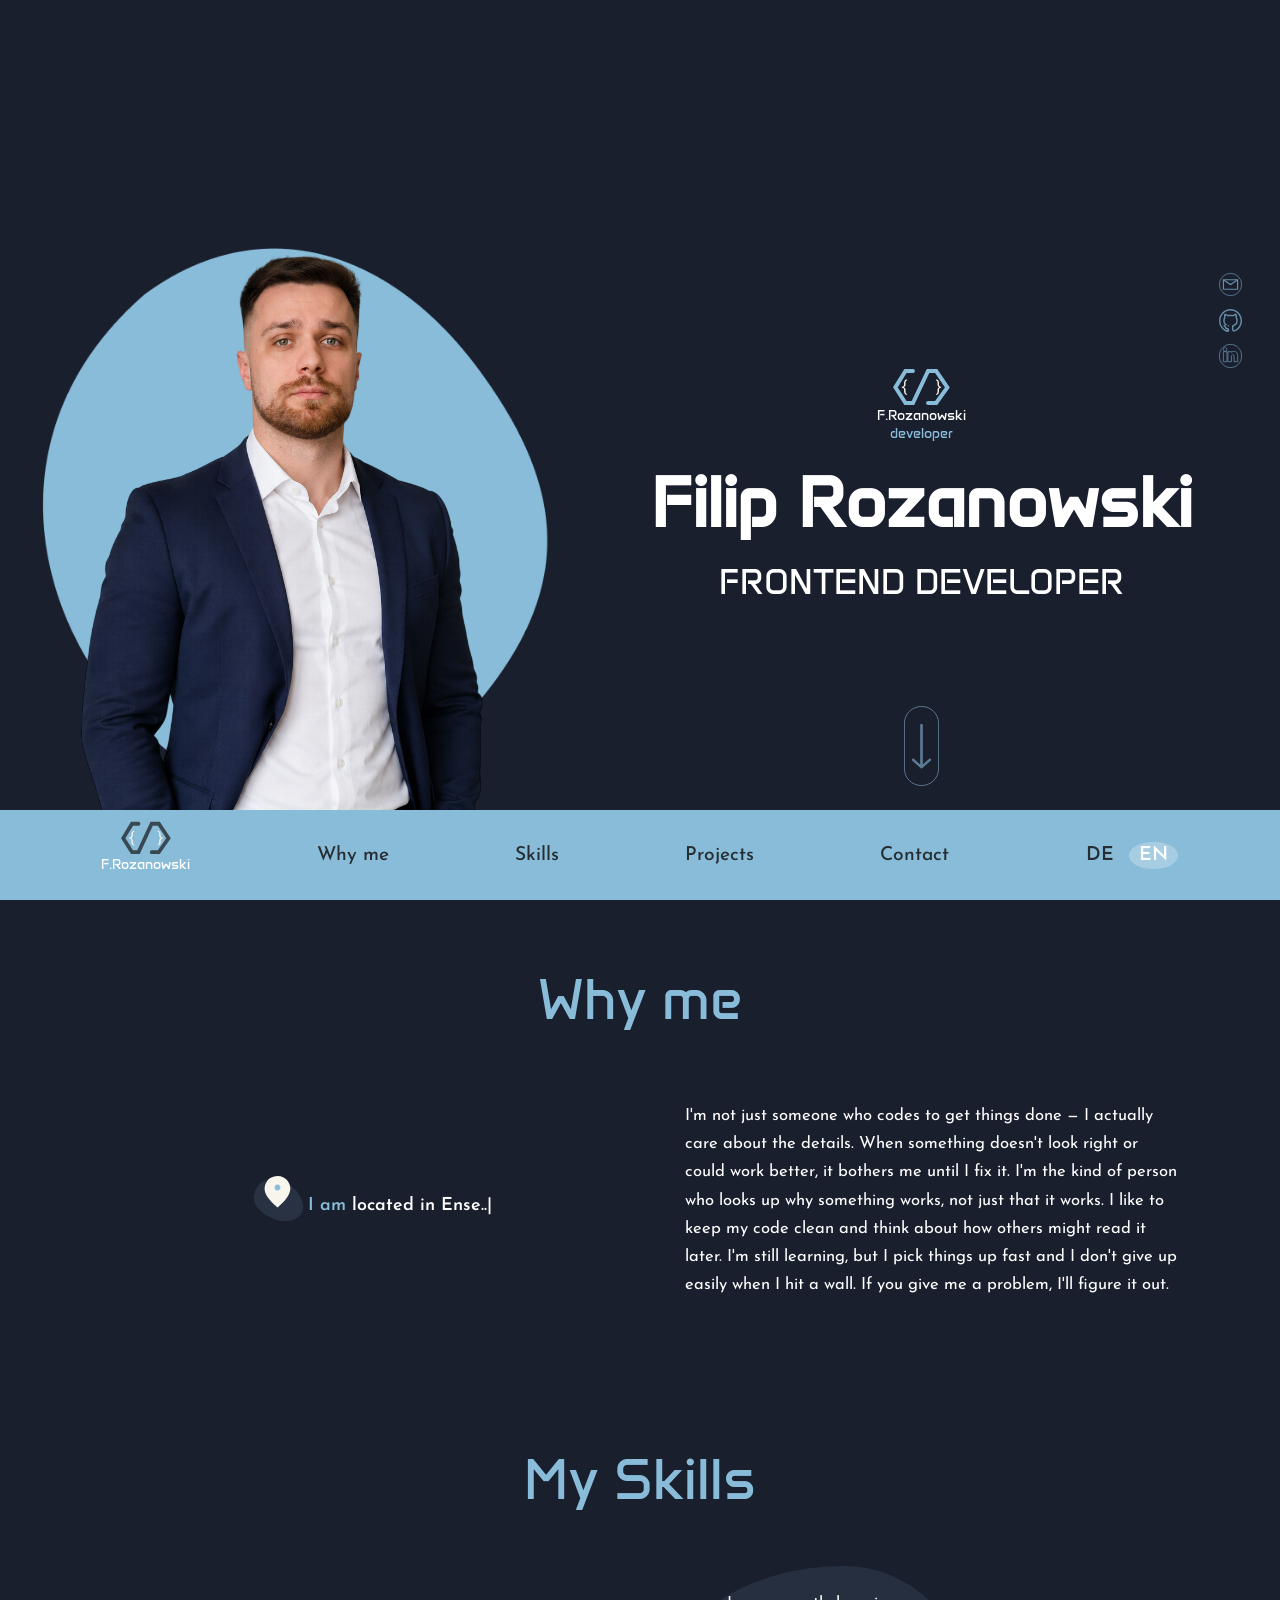
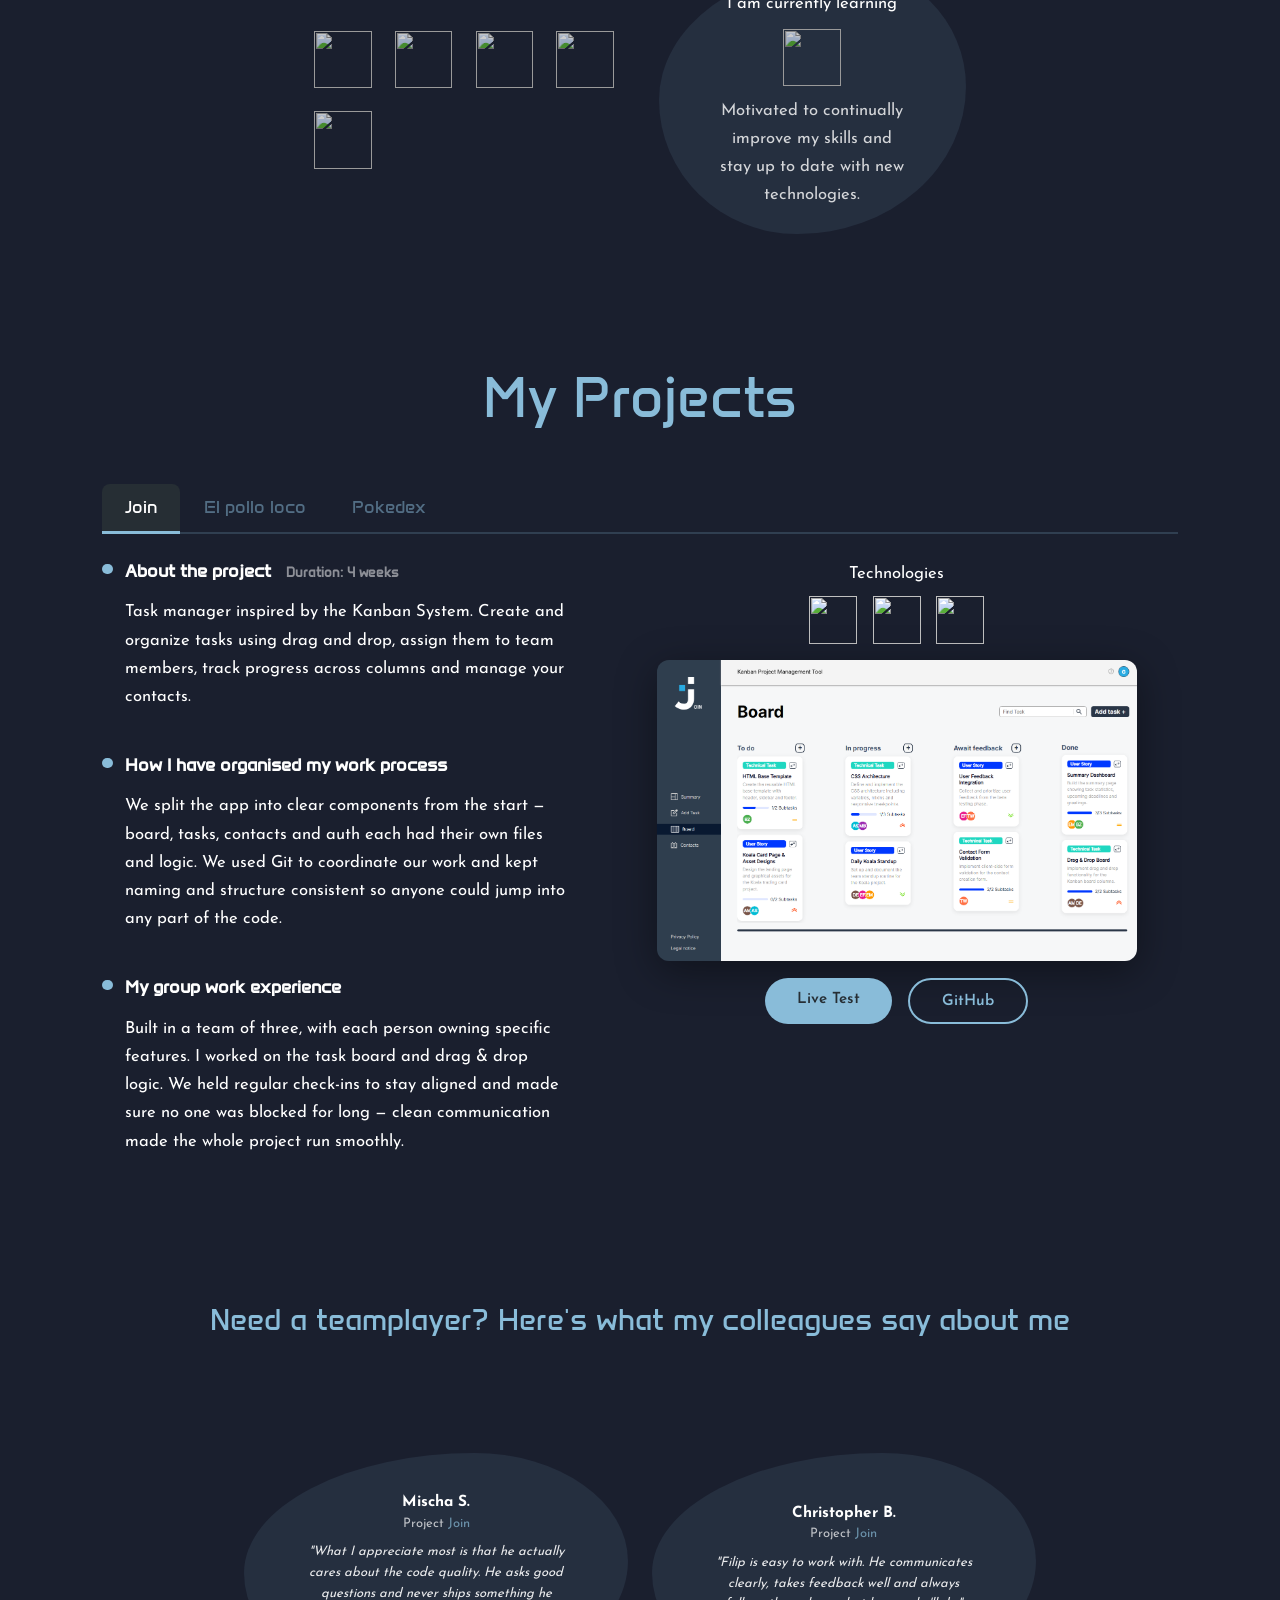
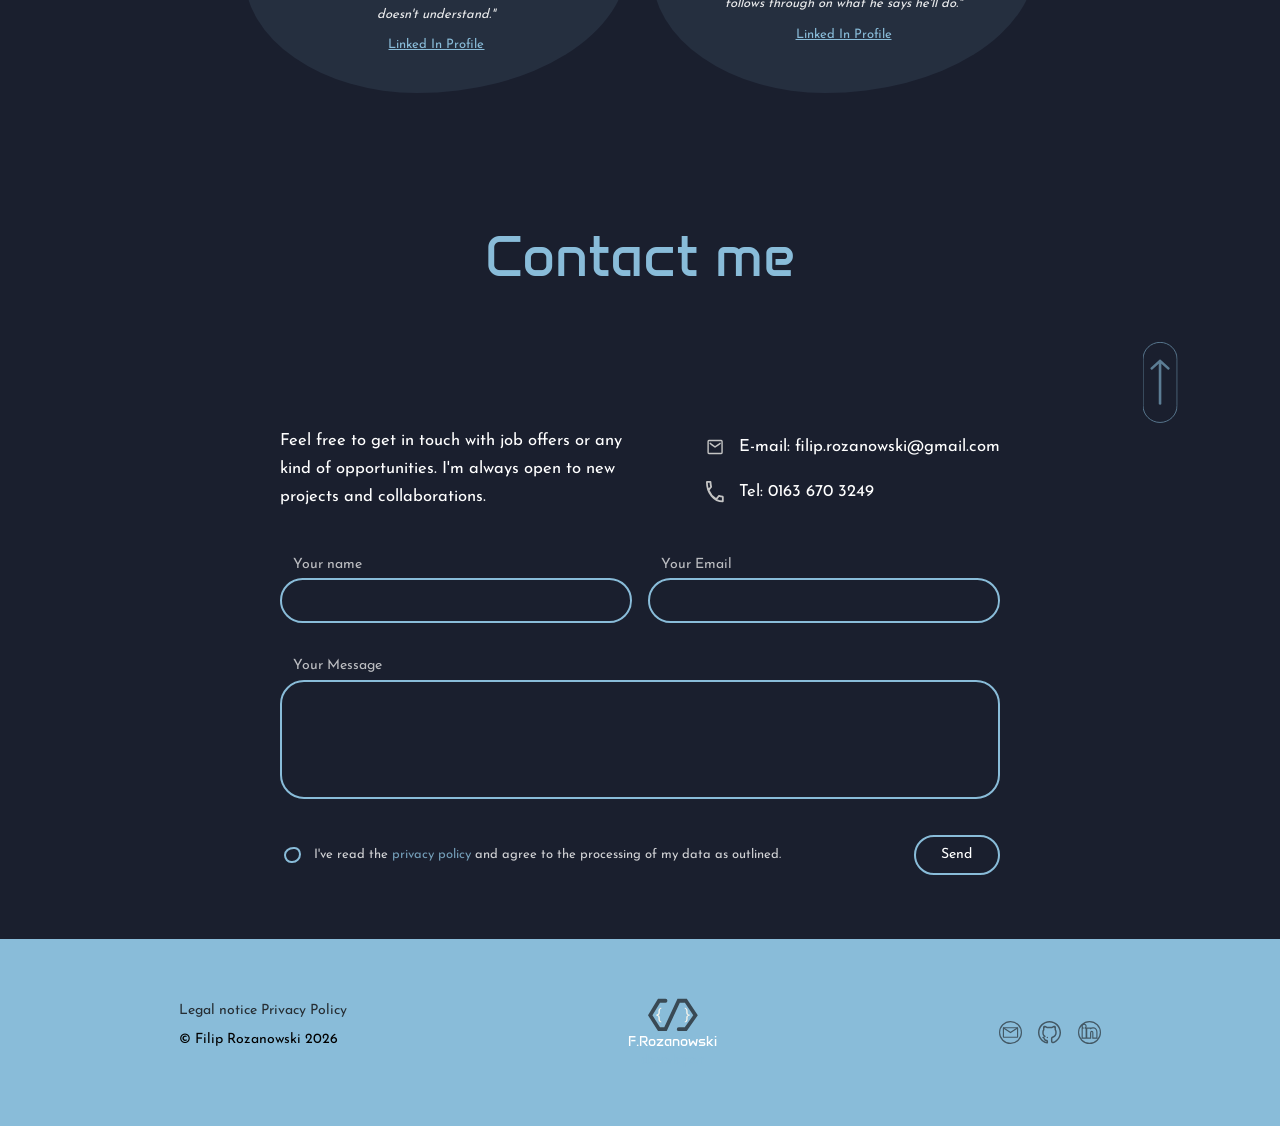
==== commit fb0ac464: "Refactor: split CSS, extract translations, clean JS, fix skill icons - sections.css split into skill" ====
--- a/index.html
+++ b/index.html
@@ -10,11 +10,15 @@
     <link rel="stylesheet" href="./css/nav.css">
     <link rel="stylesheet" href="./css/header.css">
     <link rel="stylesheet" href="./css/sections.css">
+    <link rel="stylesheet" href="./css/skills.css">
+    <link rel="stylesheet" href="./css/projects.css">
+    <link rel="stylesheet" href="./css/contact.css">
+    <link rel="stylesheet" href="./css/footer.css">
+    <link rel="stylesheet" href="./css/responsive-nav.css">
     <link rel="stylesheet" href="./css/responsive.css">
 </head>
 
 <body>
-
 
     <div id="mobile-topbar">
         <div class="logo_nav_small">
@@ -28,12 +32,13 @@
             <span></span>
         </button>
     </div>
+
     <div id="mobile-nav" role="navigation" aria-hidden="true">
         <div id="mobile-nav-blob">
-            <a href="#whyme_title" class="mobile-nav-link">Why me</a>
-            <a href="#skills_title" class="mobile-nav-link">Skills</a>
-            <a href="#projects_title" class="mobile-nav-link">Projects</a>
-            <a href="#contact_title" class="mobile-nav-link">Contact</a>
+            <a href="#whyme_title" class="mobile-nav-link" data-i18n="nav_whyme">Why me</a>
+            <a href="#skills_title" class="mobile-nav-link" data-i18n="nav_skills">Skills</a>
+            <a href="#projects_title" class="mobile-nav-link" data-i18n="nav_projects">Projects</a>
+            <a href="#contact_title" class="mobile-nav-link" data-i18n="nav_contact">Contact</a>
             <div class="mobile-lang">
                 <a href="#" class="lang-btn" data-lang="de">DE</a>
                 <a href="#" class="lang-btn active" data-lang="en">EN</a>
@@ -82,10 +87,10 @@
             <p class="blue_text">developer</p>
         </div>
 
-        <a href="#whyme_title">Why me</a>
-        <a href="#skills_title">Skills</a>
-        <a href="#projects_title">Projects</a>
-        <a href="#contact_title">Contact</a>
+        <a href="#whyme_title" data-i18n="nav_whyme">Why me</a>
+        <a href="#skills_title" data-i18n="nav_skills">Skills</a>
+        <a href="#projects_title" data-i18n="nav_projects">Projects</a>
+        <a href="#contact_title" data-i18n="nav_contact">Contact</a>
 
         <div id="lang_select">
             <a href="#" class="lang-btn" data-lang="de">DE</a>
@@ -95,13 +100,13 @@
 
     <main>
         <div class="main_box">
-            <h1 id="whyme_title">Why me</h1>
+            <h1 id="whyme_title" data-i18n="whyme_title">Why me</h1>
             <div id="whyme_content">
                 <div id="locate_content">
                     <img src="./imgs/svgs/locate icon.svg">
-                    <p><a href="">I am </a>located in Ense..|</p>
-                </div>
-                <p>I'm not just someone who codes to get things done — I actually care about the details. When something
+                    <p><a href="" data-i18n="located_link">I am </a><span data-i18n="located_text">located in Ense..|</span></p>
+                </div>
+                <p data-i18n="whyme_text">I'm not just someone who codes to get things done — I actually care about the details. When something
                     doesn't look right or could work better, it bothers me until I fix it. I'm the kind of person who
                     looks up why something works, not just that it works. I like to keep my code clean and think about
                     how others might read it later. I'm still learning, but I pick things up fast and I don't give up
@@ -110,7 +115,7 @@
         </div>
 
         <div class="main_box">
-            <h1 id="skills_title">My Skills</h1>
+            <h1 id="skills_title" data-i18n="skills_title">My Skills</h1>
             <div id="skills_content">
                 <div class="skills_grid">
                     <div class="skill_item">
@@ -131,25 +136,25 @@
                 </div>
 
                 <div id="skills_bubble">
-                    <p class="bubble_title">I am currently learning</p>
+                    <p class="bubble_title" data-i18n="bubble_title">I am currently learning</p>
                     <div class="bubble_icons">
                         <div class="skill_item">
                             <img src="./imgs/svgs/type-icon.svg">
                         </div>
                     </div>
-                    <p class="bubble_text">Motivated to continually improve my skills and stay up to date with new
+                    <p class="bubble_text" data-i18n="bubble_text">Motivated to continually improve my skills and stay up to date with new
                         technologies.</p>
                 </div>
             </div>
         </div>
 
         <div class="main_box">
-            <h1 id="projects_title">My Projects</h1>
+            <h1 id="projects_title" data-i18n="projects_title">My Projects</h1>
             <div id="projects_content">
                 <div id="project_tabs">
-                    <button class="tab_btn active" data-project="join">1. Join</button>
-                    <button class="tab_btn" data-project="el pollo loco">2. El pollo loco</button>
-                    <button class="tab_btn" data-project="pokedex">3. Pokedex</button>
+                    <button class="tab_btn active" data-project="join">Join</button>
+                    <button class="tab_btn" data-project="el pollo loco">El pollo loco</button>
+                    <button class="tab_btn" data-project="pokedex">Pokedex</button>
                 </div>
 
                 <div id="project_panels">
@@ -159,8 +164,8 @@
                             <div class="project_section">
                                 <span class="project_dot"></span>
                                 <div>
-                                    <h3>About the project <span class="project_duration">Duration: 4 weeks</span></h3>
-                                    <p>Task manager inspired by the Kanban System. Create and organize tasks using drag
+                                    <h3><span data-i18n="about_project">About the project</span> <span class="project_duration" data-i18n="duration_join">Duration: 4 weeks</span></h3>
+                                    <p data-i18n="join_about">Task manager inspired by the Kanban System. Create and organize tasks using drag
                                         and drop, assign them to team members, track progress across columns and manage
                                         your contacts.</p>
                                 </div>
@@ -168,8 +173,8 @@
                             <div class="project_section">
                                 <span class="project_dot"></span>
                                 <div>
-                                    <h3>How I have organised my work process</h3>
-                                    <p>We split the app into clear components from the start — board, tasks, contacts
+                                    <h3 data-i18n="work_process">How I have organised my work process</h3>
+                                    <p data-i18n="join_process">We split the app into clear components from the start — board, tasks, contacts
                                         and auth each had their own files and logic. We used Git to coordinate our work
                                         and kept naming and structure consistent so anyone could jump into any part of
                                         the code.</p>
@@ -178,8 +183,8 @@
                             <div class="project_section">
                                 <span class="project_dot"></span>
                                 <div>
-                                    <h3>My group work experience</h3>
-                                    <p>Built in a team of three, with each person owning specific features. I worked on
+                                    <h3 data-i18n="group_exp">My group work experience</h3>
+                                    <p data-i18n="join_team">Built in a team of three, with each person owning specific features. I worked on
                                         the task board and drag & drop logic. We held regular check-ins to stay aligned
                                         and made sure no one was blocked for long — clean communication made the whole
                                         project run smoothly.</p>
@@ -209,8 +214,8 @@
                             <div class="project_section">
                                 <span class="project_dot"></span>
                                 <div>
-                                    <h3>About the project <span class="project_duration">Duration: 3 weeks</span></h3>
-                                    <p>A browser-based 2D jump & run game where you play as a Mexican character fighting
+                                    <h3><span data-i18n="about_project">About the project</span> <span class="project_duration" data-i18n="duration_pollo">Duration: 3 weeks</span></h3>
+                                    <p data-i18n="pollo_about">A browser-based 2D jump & run game where you play as a Mexican character fighting
                                         off chickens. Collect coins and Tabasco bottles across the level to power up and
                                         defeat the final boss. Built entirely in vanilla JavaScript with a focus on
                                         object-oriented programming.</p>
@@ -219,8 +224,8 @@
                             <div class="project_section">
                                 <span class="project_dot"></span>
                                 <div>
-                                    <h3>How I have organised my work process</h3>
-                                    <p>Every game element — the player, enemies, collectibles and the endboss — is its
+                                    <h3 data-i18n="work_process">How I have organised my work process</h3>
+                                    <p data-i18n="pollo_process">Every game element — the player, enemies, collectibles and the endboss — is its
                                         own class with clear responsibilities. I structured the project around
                                         inheritance so shared logic like movement and collision lives in base classes,
                                         keeping each object clean and focused. Assets, levels and game logic are
@@ -230,8 +235,8 @@
                             <div class="project_section">
                                 <span class="project_dot"></span>
                                 <div>
-                                    <h3>My solo work experience</h3>
-                                    <p>This was a solo project, which meant full ownership of every decision —
+                                    <h3 data-i18n="solo_exp">My solo work experience</h3>
+                                    <p data-i18n="pollo_team">This was a solo project, which meant full ownership of every decision —
                                         architecture, game logic, balancing and debugging. It pushed me to think more
                                         carefully about structure upfront, since there was no one else to untangle messy
                                         code. Finishing a playable game independently was one of the more satisfying
@@ -262,8 +267,8 @@
                             <div class="project_section">
                                 <span class="project_dot"></span>
                                 <div>
-                                    <h3>About the project <span class="project_duration">Duration: 1 week</span></h3>
-                                    <p>A Pokédex web app built by consuming a public REST API. Search and browse
+                                    <h3><span data-i18n="about_project">About the project</span> <span class="project_duration" data-i18n="duration_pokedex">Duration: 1 week</span></h3>
+                                    <p data-i18n="pokedex_about">A Pokédex web app built by consuming a public REST API. Search and browse
                                         Pokémon, view their stats, types and details — all fetched live from the
                                         PokéAPI. Clean, responsive and fast.</p>
                                 </div>
@@ -271,8 +276,8 @@
                             <div class="project_section">
                                 <span class="project_dot"></span>
                                 <div>
-                                    <h3>How I have organised my work process</h3>
-                                    <p>I kept the project intentionally simple and clean — API calls, rendering logic
+                                    <h3 data-i18n="work_process">How I have organised my work process</h3>
+                                    <p data-i18n="pokedex_process">I kept the project intentionally simple and clean — API calls, rendering logic
                                         and styling each in their own place. Working with external data taught me how to
                                         handle asynchronous requests, parse JSON responses and display dynamic content
                                         without a framework.</p>
@@ -281,8 +286,8 @@
                             <div class="project_section">
                                 <span class="project_dot"></span>
                                 <div>
-                                    <h3>My solo work experience</h3>
-                                    <p>Solo project from start to finish. Short timeline meant I had to prioritise fast
+                                    <h3 data-i18n="solo_exp">My solo work experience</h3>
+                                    <p data-i18n="pokedex_team">Solo project from start to finish. Short timeline meant I had to prioritise fast
                                         — core functionality first, polish after. It was a great exercise in working
                                         with real-world APIs and translating raw data into a usable interface.</p>
                                 </div>
@@ -311,7 +316,7 @@
         </div>
 
         <div class="main_box">
-            <h2>Need a teamplayer? Here's what my colleagues say about me</h2>
+            <h2 data-i18n="teamplayer_title">Need a teamplayer? Here's what my colleagues say about me</h2>
         </div>
 
         <div id="teamplayer_content">
@@ -319,7 +324,7 @@
             <div class="teamplayer_bubble">
                 <p class="teamplayer_name">Mischa S.</p>
                 <p class="teamplayer_project">Project <a href="#projects_title">Join</a></p>
-                <p class="teamplayer_text">"What I appreciate most is that he actually cares about the code quality.
+                <p class="teamplayer_text" data-i18n="mischa_text">"What I appreciate most is that he actually cares about the code quality.
                     He asks good questions and never ships something he doesn't understand."</p>
                 <a href="https://ch.linkedin.com/in/mischa-sigrist-08a8b6a1" class="teamplayer_linkedin" target="_blank" rel="noopener noreferrer">Linked In
                     Profile</a>
@@ -328,7 +333,7 @@
             <div class="teamplayer_bubble">
                 <p class="teamplayer_name">Christopher B.</p>
                 <p class="teamplayer_project">Project <a href="#projects_title">Join</a></p>
-                <p class="teamplayer_text">"Filip is easy to work with. He communicates clearly, takes feedback well
+                <p class="teamplayer_text" data-i18n="christopher_text">"Filip is easy to work with. He communicates clearly, takes feedback well
                     and always follows through on what he says he'll do."</p>
                 <a href="https://de.linkedin.com/in/christopher-braun-6586a7407" class="teamplayer_linkedin" target="_blank" rel="noopener noreferrer">Linked
                     In Profile</a>
@@ -337,14 +342,14 @@
         </div>
 
         <div class="main_box">
-            <h1 id="contact_title">Contact me</h1>
+            <h1 id="contact_title" data-i18n="contact_title">Contact me</h1>
             <a href="#" id="arrow_top">
                 <img src="./imgs/svgs/Arrow down.svg">
             </a>
             <div id="contact_content">
 
                 <div id="contact_top">
-                    <p id="contact_intro">Feel free to get in touch with job offers or any kind of opportunities. I'm
+                    <p id="contact_intro" data-i18n="contact_intro">Feel free to get in touch with job offers or any kind of opportunities. I'm
                         always open to new projects and collaborations.</p>
                     <div id="contact_info">
                         <a href="mailto:filip.rozanowski@gmail.com" class="contact_info_item">
@@ -361,16 +366,16 @@
                 <form id="contact_form">
                     <div id="contact_form_top">
                         <div class="input_group">
-                            <label>Your name</label>
+                            <label data-i18n="label_name">Your name</label>
                             <input type="text" id="contact_name" placeholder="">
                         </div>
                         <div class="input_group">
-                            <label>Your Email</label>
+                            <label data-i18n="label_email">Your Email</label>
                             <input type="email" id="contact_email" placeholder="">
                         </div>
                     </div>
                     <div class="input_group">
-                        <label>Your Message</label>
+                        <label data-i18n="label_message">Your Message</label>
                         <textarea rows="6" id="contact_message"></textarea>
                     </div>
                     <div id="contact_form_bottom">
@@ -378,12 +383,12 @@
                             <input type="checkbox" id="privacy">
                             <label for="privacy">
                                 <span data-i18n="checkbox_before">I've read the </span>
-                                <a href="./privacy.html" target="_blank">privacy policy</a>
+                                <a href="./privacy.html" target="_blank" data-i18n="privacy_link">privacy policy</a>
                                 <span data-i18n="checkbox_after"> and agree to the processing of my data as
                                     outlined.</span>
                             </label>
                         </div>
-                        <button type="submit" id="contact_send">Send</button>
+                        <button type="submit" id="contact_send" data-i18n="send_btn">Send</button>
                     </div>
                 </form>
             </div>
@@ -416,8 +421,9 @@
     </footer>
 
     <script src="https://cdn.jsdelivr.net/npm/@emailjs/browser@4/dist/email.min.js"></script>
+    <script src="./translations.js"></script>
     <script src="./script.js"></script>
 
 </body>
 
-</html>+</html>
--- a/css/nav.css
+++ b/css/nav.css
@@ -57,6 +57,8 @@
     position: sticky;
     top: 0;
     z-index: 100;
+    padding: 0 max(clamp(20px, 3vw, 50px), calc((100% - 1440px) / 2));
+    box-sizing: border-box;
 }
 
 nav a {
--- a/css/header.css
+++ b/css/header.css
@@ -13,6 +13,11 @@
 #header_top {
     display: flex;
     align-items: flex-end;
+    width: 100%;
+    max-width: 1440px;
+    padding: 0 clamp(20px, 3vw, 50px);
+    box-sizing: border-box;
+    gap: clamp(20px, 4vw, 60px);
 }
 
 #bg-shape-container {
@@ -50,8 +55,9 @@
     align-items: center;
     justify-content: space-between;
     align-self: flex-end;
+    flex: 1;
     height: clamp(240px, 38vw, 580px);
-    padding: clamp(12px, 1.5vw, 20px) 0;
+    padding: clamp(12px, 1.5vw, 20px) 0 clamp(28px, 4vw, 60px) 0;
 }
 
 /* ─── TITLE ─── */
--- a/css/sections.css
+++ b/css/sections.css
@@ -30,7 +30,7 @@
     display: flex;
     flex-direction: column;
     width: 84%;
-    max-width: 1400px;
+    max-width: 1440px;
     margin-bottom: clamp(30px, 5vw, 90px);
 }
 
@@ -79,90 +79,6 @@
     text-decoration: none;
 }
 
-/* ─── SKILLS ─── */
-
-#skills_content {
-    display: flex;
-    align-items: center;
-    justify-content: center;
-    gap: clamp(16px, 3.5vw, 54px);
-}
-
-.skills_grid {
-    display: grid;
-    grid-template-columns: repeat(4, 1fr);
-    gap: clamp(10px, 1.8vw, 27px);
-}
-
-.skill_item {
-    display: flex;
-    flex-direction: column;
-    align-items: center;
-    gap: clamp(4px, 0.5vw, 8px);
-}
-
-.skill_item img {
-    width: clamp(44px, 4.5vw, 90px);
-    height: clamp(44px, 4.5vw, 90px);
-    object-fit: contain;
-    transition: transform 0.3s ease, filter 0.3s ease;
-    filter: brightness(0.8);
-}
-
-.skill_item img:hover {
-    transform: translateY(-5px);
-    filter: brightness(1.2);
-}
-
-.skill_item p {
-    color: var(--color-white);
-    font-size: clamp(13px, 1.1vw, 15px);
-    margin: 0;
-    text-align: center;
-}
-
-#skills_bubble {
-    border-radius: 60% 40% 55% 45% / 50% 45% 55% 50%;
-    width: clamp(120px, 24vw, 345px);
-    height: clamp(100px, 21vw, 308px);
-    background-color: rgba(137, 188, 217, 0.1);
-    display: flex;
-    flex-direction: column;
-    align-items: center;
-    justify-content: center;
-    text-align: center;
-    padding: clamp(16px, 4.5vw, 63px);
-    flex-shrink: 0;
-    transition: border-radius 0.5s ease, background-color 0.5s ease;
-    box-sizing: border-box;
-}
-
-#skills_bubble:hover,
-.teamplayer_bubble:hover {
-    border-radius: 45% 55% 40% 60% / 55% 40% 60% 45%;
-    background-color: rgba(137, 188, 217, 0.2);
-}
-
-.bubble_title {
-    color: var(--color-white);
-    font-size: clamp(13px, 1.1vw, 15px);
-    margin: 0 0 clamp(4px, 0.8vw, 14px) 0;
-}
-
-.bubble_icons {
-    display: flex;
-    gap: clamp(7px, 1vw, 18px);
-    margin-bottom: clamp(4px, 0.8vw, 14px);
-}
-
-.bubble_text {
-    color: var(--color-white);
-    font-size: clamp(12px, 0.9vw, 14px);
-    line-height: 1.6;
-    margin: 0;
-    opacity: 0.8;
-}
-
 /* ─── TEAMPLAYER ─── */
 
 #teamplayer_content {
@@ -171,7 +87,7 @@
     justify-content: center;
     align-items: center;
     width: 84%;
-    max-width: 1400px;
+    max-width: 1440px;
     margin-bottom: clamp(30px, 5vw, 90px);
 }
 
@@ -189,6 +105,11 @@
     gap: clamp(4px, 0.5vw, 8px);
     transition: border-radius 0.5s ease, background-color 0.5s ease;
     box-sizing: border-box;
+}
+
+.teamplayer_bubble:hover {
+    border-radius: 45% 55% 40% 60% / 55% 40% 60% 45%;
+    background-color: rgba(137, 188, 217, 0.2);
 }
 
 .teamplayer_name {
@@ -227,350 +148,3 @@
     text-decoration: underline;
     margin: 0;
 }
-
-/* ─── PROJECTS ─── */
-
-#project_tabs {
-    display: flex;
-    border-bottom: 2px solid rgba(137, 188, 217, 0.2);
-    margin-bottom: clamp(14px, 2vw, 36px);
-}
-
-.tab_btn {
-    background: none;
-    border: none;
-    color: rgba(137, 188, 217, 0.5);
-    font-family: 'Anta', sans-serif;
-    font-size: clamp(13px, 1.4vw, 20px);
-    padding: clamp(6px, 1vw, 15px) clamp(8px, 1.8vw, 27px);
-    cursor: pointer;
-    transition: color 0.3s ease;
-    border-bottom: 3px solid transparent;
-    margin-bottom: -2px;
-}
-
-.tab_btn:hover {
-    color: var(--color-blue);
-}
-
-.tab_btn.active {
-    color: var(--color-white);
-    background-color: var(--color-dark);
-    border-radius: 8px 8px 0 0;
-    border-bottom: 3px solid var(--color-blue);
-}
-
-.project_panel {
-    display: none;
-    gap: clamp(16px, 3.5vw, 54px);
-}
-
-.project_panel.active {
-    display: flex;
-}
-
-.project_left {
-    flex: 1;
-    display: flex;
-    flex-direction: column;
-    gap: clamp(14px, 2vw, 36px);
-}
-
-.project_section {
-    display: flex;
-    gap: clamp(7px, 1vw, 18px);
-    align-items: flex-start;
-}
-
-.project_dot {
-    width: clamp(8px, 0.8vw, 15px);
-    height: clamp(8px, 0.8vw, 15px);
-    border-radius: 50%;
-    background-color: var(--color-blue);
-    flex-shrink: 0;
-    margin-top: 4px;
-}
-
-.project_section h3 {
-    color: var(--color-white);
-    font-family: 'Anta', sans-serif;
-    font-size: clamp(14px, 1.4vw, 18px);
-    margin: 0 0 clamp(3px, 0.5vw, 8px) 0;
-}
-
-.project_duration {
-    color: rgba(255,255,255,0.5);
-    font-size: clamp(13px, 0.9vw, 15px);
-    margin-left: 10px;
-}
-
-.project_right {
-    flex: 1.2;
-    display: flex;
-    flex-direction: column;
-    align-items: center;
-    gap: clamp(8px, 1.3vw, 24px);
-}
-
-.project_tech {
-    display: flex;
-    flex-direction: column;
-    align-items: center;
-    gap: clamp(4px, 0.6vw, 12px);
-}
-
-.project_tech p {
-    color: var(--color-white);
-    margin: 0;
-}
-
-.tech_icons {
-    display: flex;
-    gap: clamp(10px, 1.2vw, 20px);
-}
-
-.tech_icons img {
-    width: clamp(48px, 3.5vw, 64px);
-    height: clamp(48px, 3.5vw, 64px);
-    object-fit: contain;
-}
-
-.project_preview {
-    width: 100%;
-    max-width: 480px;
-    border-radius: 12px;
-    box-shadow: 0 10px 40px rgba(0,0,0,0.4);
-}
-
-.project_btns {
-    display: flex;
-    gap: clamp(10px, 1.2vw, 20px);
-}
-
-.btn_filled {
-    background-color: var(--color-blue);
-    color: var(--color-dark);
-    padding: clamp(10px, 1vw, 14px) clamp(24px, 2.5vw, 40px);
-    border-radius: 50px;
-    text-decoration: none;
-    font-weight: 600;
-    font-size: clamp(13px, 1.2vw, 18px);
-    transition: opacity 0.3s ease;
-}
-
-.btn_filled:hover { opacity: 0.8; }
-
-.btn_outline {
-    border: 2px solid var(--color-blue);
-    color: var(--color-blue);
-    padding: clamp(10px, 1vw, 14px) clamp(24px, 2.5vw, 40px);
-    border-radius: 50px;
-    text-decoration: none;
-    font-weight: 600;
-    font-size: clamp(13px, 1.2vw, 18px);
-    transition: background-color 0.3s ease, color 0.3s ease;
-}
-
-.btn_outline:hover {
-    background-color: var(--color-blue);
-    color: var(--color-dark);
-}
-
-/* ─── CONTACT ─── */
-
-#contact_content {
-    display: flex;
-    flex-direction: column;
-    gap: clamp(20px, 3.5vw, 54px);
-    max-width: 720px;
-    margin: auto;
-}
-
-#contact_top {
-    display: flex;
-    justify-content: space-between;
-    align-items: center;
-    gap: clamp(16px, 3.5vw, 54px);
-}
-
-#contact_intro {
-    max-width: 50%;
-    color: var(--color-white);
-    font-size: clamp(16px, 1.3vw, 18px);
-    line-height: 1.7;
-    margin: 0;
-}
-
-#contact_info {
-    display: flex;
-    flex-direction: column;
-    gap: clamp(8px, 1.3vw, 18px);
-}
-
-.contact_info_item {
-    display: flex;
-    align-items: center;
-    gap: clamp(7px, 1vw, 15px);
-    text-decoration: none;
-    transition: color 0.3s ease, filter 0.3s ease;
-}
-
-.contact_info_item img {
-    width: clamp(12px, 1.7vw, 26px);
-    height: clamp(12px, 1.7vw, 26px);
-    object-fit: contain;
-    filter: brightness(0.8) grayscale(1);
-    transition: filter 0.3s ease;
-}
-
-.contact_info_item p {
-    color: var(--color-white);
-    margin: 0;
-    font-size: clamp(15px, 1.3vw, 17px);
-    transition: color 0.3s ease;
-}
-
-.contact_info_item:hover p {
-    color: var(--color-blue);
-}
-
-.contact_info_item:hover img {
-    filter: brightness(1) grayscale(1) sepia(1) saturate(5) hue-rotate(170deg);
-}
-
-#contact_form {
-    display: flex;
-    flex-direction: column;
-    gap: clamp(8px, 1.3vw, 18px);
-}
-
-#contact_form_top {
-    display: flex;
-    gap: clamp(8px, 1.3vw, 18px);
-}
-
-.input_group {
-    display: flex;
-    flex-direction: column;
-    gap: clamp(3px, 0.5vw, 8px);
-    flex: 1;
-    position: relative;
-    padding-bottom: clamp(14px, 1.5vw, 24px);
-}
-
-.input_group label {
-    color: var(--color-white);
-    font-size: clamp(13px, 1.1vw, 15px);
-    opacity: 0.7;
-    margin-left: clamp(7px, 1vw, 15px);
-}
-
-.input_group input,
-.input_group textarea {
-    background: transparent;
-    border: 2px solid var(--color-blue);
-    border-radius: 50px;
-    padding: clamp(7px, 1vw, 15px) clamp(10px, 1.5vw, 21px);
-    color: var(--color-white);
-    font-family: 'JosefinSans', sans-serif;
-    font-size: clamp(14px, 1.1vw, 16px);
-    outline: none;
-    transition: border-color 0.3s ease;
-    width: 100%;
-    box-sizing: border-box;
-}
-
-.input_group textarea {
-    border-radius: 24px;
-    resize: none;
-}
-
-.input_group input:focus,
-.input_group textarea:focus {
-    border-color: var(--color-white);
-}
-
-#contact_form_bottom {
-    display: flex;
-    justify-content: space-between;
-    align-items: center;
-}
-
-#contact_checkbox {
-    display: flex;
-    align-items: center;
-    gap: clamp(5px, 0.8vw, 11px);
-}
-
-#contact_checkbox input[type="checkbox"] {
-    width: clamp(10px, 1.3vw, 18px);
-    height: clamp(10px, 1.3vw, 18px);
-    border: 2px solid var(--color-blue);
-    border-radius: 60% 40% 55% 45% / 50% 45% 55% 50%;
-    appearance: none;
-    cursor: pointer;
-    flex-shrink: 0;
-    transition: background-color 0.3s ease;
-}
-
-#contact_checkbox input[type="checkbox"]:checked {
-    background-color: var(--color-blue);
-}
-
-#contact_checkbox label {
-    color: var(--color-white);
-    font-size: clamp(13px, 0.9vw, 14px);
-    opacity: 0.8;
-}
-
-#contact_checkbox label a {
-    color: var(--color-blue);
-    text-decoration: none;
-}
-
-#contact_send {
-    background: transparent;
-    border: 2px solid var(--color-blue);
-    color: var(--color-white);
-    font-family: 'JosefinSans', sans-serif;
-    font-size: clamp(14px, 1.1vw, 17px);
-    padding: clamp(6px, 0.8vw, 11px) clamp(14px, 2vw, 36px);
-    border-radius: 50px;
-    cursor: pointer;
-    transition: background-color 0.3s ease, color 0.3s ease;
-}
-
-#contact_send:hover {
-    background-color: var(--color-blue);
-    color: var(--color-dark);
-}
-
-.error_msg {
-    color: #e74c3c;
-    font-size: clamp(12px, 0.9vw, 13px);
-    margin-left: clamp(7px, 1vw, 15px);
-    position: absolute;
-    bottom: 4px;
-    left: 0;
-}
-
-/* ─── FOOTER ─── */
-
-footer {
-    padding: clamp(14px, 4.5vw, 75px) 0;
-    background-color: var(--color-blue);
-    display: flex;
-    justify-content: space-around;
-    align-items: center;
-    font-size: clamp(14px, 1.1vw, 17px);
-}
-
-footer a {
-    text-decoration: none;
-    color: var(--color-dark);
-    transition: color 0.3s ease;
-}
-
-footer a:hover {
-    color: var(--color-white);
-}
--- a/css/skills.css
+++ b/css/skills.css
@@ -0,0 +1,82 @@
+/* ─── SKILLS ─── */
+
+#skills_content {
+    display: flex;
+    align-items: center;
+    justify-content: center;
+    gap: clamp(16px, 3.5vw, 54px);
+}
+
+.skills_grid {
+    display: grid;
+    grid-template-columns: repeat(4, 1fr);
+    gap: clamp(10px, 1.8vw, 27px);
+}
+
+.skill_item {
+    display: flex;
+    flex-direction: column;
+    align-items: center;
+    gap: clamp(4px, 0.5vw, 8px);
+}
+
+.skill_item img {
+    width: clamp(44px, 4.5vw, 90px);
+    height: clamp(44px, 4.5vw, 90px);
+    object-fit: contain;
+    transition: transform 0.3s ease, filter 0.3s ease;
+    filter: brightness(0.8);
+}
+
+.skill_item img:hover {
+    transform: translateY(-5px);
+    filter: brightness(1.2);
+}
+
+.skill_item p {
+    color: var(--color-white);
+    font-size: clamp(13px, 1.1vw, 15px);
+    margin: 0;
+    text-align: center;
+}
+
+#skills_bubble {
+    border-radius: 60% 40% 55% 45% / 50% 45% 55% 50%;
+    width: clamp(120px, 24vw, 345px);
+    height: clamp(100px, 21vw, 308px);
+    background-color: rgba(137, 188, 217, 0.1);
+    display: flex;
+    flex-direction: column;
+    align-items: center;
+    justify-content: center;
+    text-align: center;
+    padding: clamp(16px, 4.5vw, 63px);
+    flex-shrink: 0;
+    transition: border-radius 0.5s ease, background-color 0.5s ease;
+    box-sizing: border-box;
+}
+
+#skills_bubble:hover {
+    border-radius: 45% 55% 40% 60% / 55% 40% 60% 45%;
+    background-color: rgba(137, 188, 217, 0.2);
+}
+
+.bubble_title {
+    color: var(--color-white);
+    font-size: clamp(13px, 1.1vw, 15px);
+    margin: 0 0 clamp(4px, 0.8vw, 14px) 0;
+}
+
+.bubble_icons {
+    display: flex;
+    gap: clamp(7px, 1vw, 18px);
+    margin-bottom: clamp(4px, 0.8vw, 14px);
+}
+
+.bubble_text {
+    color: var(--color-white);
+    font-size: clamp(12px, 0.9vw, 14px);
+    line-height: 1.6;
+    margin: 0;
+    opacity: 0.8;
+}
--- a/css/projects.css
+++ b/css/projects.css
@@ -0,0 +1,149 @@
+/* ─── PROJECTS ─── */
+
+#project_tabs {
+    display: flex;
+    border-bottom: 2px solid rgba(137, 188, 217, 0.2);
+    margin-bottom: clamp(14px, 2vw, 36px);
+}
+
+.tab_btn {
+    background: none;
+    border: none;
+    color: rgba(137, 188, 217, 0.5);
+    font-family: 'Anta', sans-serif;
+    font-size: clamp(13px, 1.4vw, 20px);
+    padding: clamp(6px, 1vw, 15px) clamp(8px, 1.8vw, 27px);
+    cursor: pointer;
+    transition: color 0.3s ease;
+    border-bottom: 3px solid transparent;
+    margin-bottom: -2px;
+}
+
+.tab_btn:hover {
+    color: var(--color-blue);
+}
+
+.tab_btn.active {
+    color: var(--color-white);
+    background-color: var(--color-dark);
+    border-radius: 8px 8px 0 0;
+    border-bottom: 3px solid var(--color-blue);
+}
+
+.project_panel {
+    display: none;
+    gap: clamp(16px, 3.5vw, 54px);
+}
+
+.project_panel.active {
+    display: flex;
+}
+
+.project_left {
+    flex: 1;
+    display: flex;
+    flex-direction: column;
+    gap: clamp(14px, 2vw, 36px);
+}
+
+.project_section {
+    display: flex;
+    gap: clamp(7px, 1vw, 18px);
+    align-items: flex-start;
+}
+
+.project_dot {
+    width: clamp(8px, 0.8vw, 15px);
+    height: clamp(8px, 0.8vw, 15px);
+    border-radius: 50%;
+    background-color: var(--color-blue);
+    flex-shrink: 0;
+    margin-top: 4px;
+}
+
+.project_section h3 {
+    color: var(--color-white);
+    font-family: 'Anta', sans-serif;
+    font-size: clamp(14px, 1.4vw, 18px);
+    margin: 0 0 clamp(3px, 0.5vw, 8px) 0;
+}
+
+.project_duration {
+    color: rgba(255, 255, 255, 0.5);
+    font-size: clamp(13px, 0.9vw, 15px);
+    margin-left: 10px;
+}
+
+.project_right {
+    flex: 1.2;
+    display: flex;
+    flex-direction: column;
+    align-items: center;
+    gap: clamp(8px, 1.3vw, 24px);
+}
+
+.project_tech {
+    display: flex;
+    flex-direction: column;
+    align-items: center;
+    gap: clamp(4px, 0.6vw, 12px);
+}
+
+.project_tech p {
+    color: var(--color-white);
+    margin: 0;
+}
+
+.tech_icons {
+    display: flex;
+    gap: clamp(10px, 1.2vw, 20px);
+}
+
+.tech_icons img {
+    width: clamp(48px, 3.5vw, 64px);
+    height: clamp(48px, 3.5vw, 64px);
+    object-fit: contain;
+}
+
+.project_preview {
+    width: 100%;
+    max-width: 480px;
+    border-radius: 12px;
+    box-shadow: 0 10px 40px rgba(0, 0, 0, 0.4);
+}
+
+.project_btns {
+    display: flex;
+    gap: clamp(10px, 1.2vw, 20px);
+}
+
+.btn_filled {
+    background-color: var(--color-blue);
+    color: var(--color-dark);
+    padding: clamp(10px, 1vw, 14px) clamp(24px, 2.5vw, 40px);
+    border-radius: 50px;
+    text-decoration: none;
+    font-weight: 600;
+    font-size: clamp(13px, 1.2vw, 18px);
+    transition: opacity 0.3s ease;
+}
+
+.btn_filled:hover {
+    opacity: 0.8;
+}
+
+.btn_outline {
+    border: 2px solid var(--color-blue);
+    color: var(--color-blue);
+    padding: clamp(10px, 1vw, 14px) clamp(24px, 2.5vw, 40px);
+    border-radius: 50px;
+    text-decoration: none;
+    font-weight: 600;
+    font-size: clamp(13px, 1.2vw, 18px);
+    transition: background-color 0.3s ease, color 0.3s ease;
+}
+
+.btn_outline:hover {
+    background-color: var(--color-blue);
+    color: var(--color-dark);
+}
--- a/css/contact.css
+++ b/css/contact.css
@@ -0,0 +1,177 @@
+/* ─── CONTACT ─── */
+
+#contact_content {
+    display: flex;
+    flex-direction: column;
+    gap: clamp(20px, 3.5vw, 54px);
+    max-width: 720px;
+    margin: auto;
+}
+
+#contact_top {
+    display: flex;
+    justify-content: space-between;
+    align-items: center;
+    gap: clamp(16px, 3.5vw, 54px);
+}
+
+#contact_intro {
+    max-width: 50%;
+    color: var(--color-white);
+    font-size: clamp(16px, 1.3vw, 18px);
+    line-height: 1.7;
+    margin: 0;
+}
+
+#contact_info {
+    display: flex;
+    flex-direction: column;
+    gap: clamp(8px, 1.3vw, 18px);
+}
+
+.contact_info_item {
+    display: flex;
+    align-items: center;
+    gap: clamp(7px, 1vw, 15px);
+    text-decoration: none;
+    transition: color 0.3s ease, filter 0.3s ease;
+}
+
+.contact_info_item img {
+    width: clamp(12px, 1.7vw, 26px);
+    height: clamp(12px, 1.7vw, 26px);
+    object-fit: contain;
+    filter: brightness(0.8) grayscale(1);
+    transition: filter 0.3s ease;
+}
+
+.contact_info_item p {
+    color: var(--color-white);
+    margin: 0;
+    font-size: clamp(15px, 1.3vw, 17px);
+    transition: color 0.3s ease;
+}
+
+.contact_info_item:hover p {
+    color: var(--color-blue);
+}
+
+.contact_info_item:hover img {
+    filter: brightness(1) grayscale(1) sepia(1) saturate(5) hue-rotate(170deg);
+}
+
+#contact_form {
+    display: flex;
+    flex-direction: column;
+    gap: clamp(8px, 1.3vw, 18px);
+}
+
+#contact_form_top {
+    display: flex;
+    gap: clamp(8px, 1.3vw, 18px);
+}
+
+.input_group {
+    display: flex;
+    flex-direction: column;
+    gap: clamp(3px, 0.5vw, 8px);
+    flex: 1;
+    position: relative;
+    padding-bottom: clamp(14px, 1.5vw, 24px);
+}
+
+.input_group label {
+    color: var(--color-white);
+    font-size: clamp(13px, 1.1vw, 15px);
+    opacity: 0.7;
+    margin-left: clamp(7px, 1vw, 15px);
+}
+
+.input_group input,
+.input_group textarea {
+    background: transparent;
+    border: 2px solid var(--color-blue);
+    border-radius: 50px;
+    padding: clamp(7px, 1vw, 15px) clamp(10px, 1.5vw, 21px);
+    color: var(--color-white);
+    font-family: 'JosefinSans', sans-serif;
+    font-size: clamp(14px, 1.1vw, 16px);
+    outline: none;
+    transition: border-color 0.3s ease;
+    width: 100%;
+    box-sizing: border-box;
+}
+
+.input_group textarea {
+    border-radius: 24px;
+    resize: none;
+}
+
+.input_group input:focus,
+.input_group textarea:focus {
+    border-color: var(--color-white);
+}
+
+#contact_form_bottom {
+    display: flex;
+    justify-content: space-between;
+    align-items: center;
+}
+
+#contact_checkbox {
+    display: flex;
+    align-items: center;
+    gap: clamp(5px, 0.8vw, 11px);
+}
+
+#contact_checkbox input[type="checkbox"] {
+    width: clamp(10px, 1.3vw, 18px);
+    height: clamp(10px, 1.3vw, 18px);
+    border: 2px solid var(--color-blue);
+    border-radius: 60% 40% 55% 45% / 50% 45% 55% 50%;
+    appearance: none;
+    cursor: pointer;
+    flex-shrink: 0;
+    transition: background-color 0.3s ease;
+}
+
+#contact_checkbox input[type="checkbox"]:checked {
+    background-color: var(--color-blue);
+}
+
+#contact_checkbox label {
+    color: var(--color-white);
+    font-size: clamp(13px, 0.9vw, 14px);
+    opacity: 0.8;
+}
+
+#contact_checkbox label a {
+    color: var(--color-blue);
+    text-decoration: none;
+}
+
+#contact_send {
+    background: transparent;
+    border: 2px solid var(--color-blue);
+    color: var(--color-white);
+    font-family: 'JosefinSans', sans-serif;
+    font-size: clamp(14px, 1.1vw, 17px);
+    padding: clamp(6px, 0.8vw, 11px) clamp(14px, 2vw, 36px);
+    border-radius: 50px;
+    cursor: pointer;
+    transition: background-color 0.3s ease, color 0.3s ease;
+}
+
+#contact_send:hover {
+    background-color: var(--color-blue);
+    color: var(--color-dark);
+}
+
+.error_msg {
+    color: #e74c3c;
+    font-size: clamp(12px, 0.9vw, 13px);
+    margin-left: clamp(7px, 1vw, 15px);
+    position: absolute;
+    bottom: 4px;
+    left: 0;
+}
--- a/css/footer.css
+++ b/css/footer.css
@@ -0,0 +1,21 @@
+/* ─── FOOTER ─── */
+
+footer {
+    padding: clamp(14px, 4.5vw, 75px) max(clamp(20px, 3vw, 50px), calc((100% - 1440px) / 2));
+    background-color: var(--color-blue);
+    display: flex;
+    justify-content: space-around;
+    align-items: center;
+    font-size: clamp(14px, 1.1vw, 17px);
+    box-sizing: border-box;
+}
+
+footer a {
+    text-decoration: none;
+    color: var(--color-dark);
+    transition: color 0.3s ease;
+}
+
+footer a:hover {
+    color: var(--color-white);
+}
--- a/css/responsive-nav.css
+++ b/css/responsive-nav.css
@@ -0,0 +1,147 @@
+/* ══════════════════════════════════════════
+   MOBILE NAV — max-width: 850px
+══════════════════════════════════════════ */
+
+@media (max-width: 850px) {
+
+    /* ─── MOBILE TOPBAR ─── */
+
+    #mobile-topbar {
+        display: flex;
+    }
+
+    #burger-btn {
+        display: flex;
+        flex-direction: column;
+        justify-content: center;
+        gap: 12px;
+        width: 50px;
+        height: 36px;
+        cursor: pointer;
+        z-index: 300;
+        background: none;
+        border: none;
+        padding: 0;
+        flex-shrink: 0;
+    }
+
+    #burger-btn span {
+        display: block;
+        width: 100%;
+        height: 2px;
+        background-color: var(--color-white);
+        border-radius: 2px;
+        transition: transform 0.35s ease, opacity 0.35s ease;
+        transform-origin: center;
+    }
+
+    #burger-btn.open span:nth-child(1) {
+        transform: translateY(14px) rotate(45deg);
+    }
+
+    #burger-btn.open span:nth-child(2) {
+        opacity: 0;
+        transform: scaleX(0);
+    }
+
+    #burger-btn.open span:nth-child(3) {
+        transform: translateY(-14px) rotate(-45deg);
+    }
+
+    /* ─── MOBILE NAV OVERLAY ─── */
+
+    #mobile-nav {
+        display: flex;
+        position: fixed;
+        top: 0;
+        left: 0;
+        width: 100%;
+        height: 100%;
+        z-index: 150;
+        align-items: center;
+        justify-content: center;
+        pointer-events: none;
+    }
+
+    @keyframes blob-morph {
+        0%   { border-radius: 60% 40% 55% 45% / 50% 45% 55% 50%; }
+        33%  { border-radius: 45% 55% 40% 60% / 55% 40% 60% 45%; }
+        66%  { border-radius: 55% 45% 60% 40% / 45% 60% 40% 55%; }
+        100% { border-radius: 60% 40% 55% 45% / 50% 45% 55% 50%; }
+    }
+
+    #mobile-nav-blob {
+        background-color: var(--color-blue);
+        border-radius: 60% 40% 55% 45% / 50% 45% 55% 50%;
+        width: 500px;
+        height: 500px;
+        margin-top: -10vh;
+        display: flex;
+        flex-direction: column;
+        align-items: center;
+        justify-content: center;
+        gap: 20px;
+        padding: 60px;
+        box-sizing: border-box;
+        transform: scale(0);
+        opacity: 0;
+        transition: transform 0.45s cubic-bezier(0.34, 1.56, 0.64, 1),
+                    opacity 0.3s ease;
+        pointer-events: none;
+    }
+
+    #mobile-nav.open {
+        pointer-events: all;
+    }
+
+    #mobile-nav.open #mobile-nav-blob {
+        transform: scale(1);
+        opacity: 1;
+        pointer-events: all;
+        animation: blob-morph 6s ease-in-out infinite;
+    }
+
+    #mobile-nav-blob a {
+        color: var(--color-dark);
+        font-family: 'JosefinSans', sans-serif;
+        font-size: clamp(18px, 5vw, 28px);
+        font-weight: 600;
+        text-decoration: none;
+        transition: color 0.2s ease;
+        text-align: center;
+    }
+
+    #mobile-nav-blob a:hover {
+        color: var(--color-white);
+    }
+
+    #mobile-nav-blob .mobile-lang {
+        display: flex;
+        gap: 12px;
+        margin-top: 8px;
+    }
+
+    #mobile-nav-blob .lang-btn {
+        color: var(--color-dark);
+        font-size: clamp(16px, 4.5vw, 24px);
+        font-weight: 700;
+        padding: 4px 14px;
+    }
+
+    #mobile-nav-blob .lang-btn.active {
+        background-color: rgba(255, 255, 255, 0.35);
+        border-radius: 50%;
+        color: var(--color-white);
+    }
+
+    /* ─── HIDE DESKTOP ELEMENTS ─── */
+
+    nav {
+        display: none;
+    }
+
+    #social-icons {
+        display: none;
+    }
+
+}
--- a/css/responsive.css
+++ b/css/responsive.css
@@ -1,146 +1,8 @@
 /* ══════════════════════════════════════════
-   MOBILE BREAKPOINT — max-width: 850px
+   MOBILE SECTIONS — max-width: 850px
 ══════════════════════════════════════════ */
 
 @media (max-width: 850px) {
-
-    /* ─── MOBILE TOPBAR ─── */
-
-    #mobile-topbar {
-        display: flex;
-    }
-
-    #burger-btn {
-        display: flex;
-        flex-direction: column;
-        justify-content: center;
-        gap: 12px;
-        width: 50px;
-        height: 36px;
-        cursor: pointer;
-        z-index: 300;
-        background: none;
-        border: none;
-        padding: 0;
-        flex-shrink: 0;
-    }
-
-    #burger-btn span {
-        display: block;
-        width: 100%;
-        height: 2px;
-        background-color: var(--color-white);
-        border-radius: 2px;
-        transition: transform 0.35s ease, opacity 0.35s ease;
-        transform-origin: center;
-    }
-
-    #burger-btn.open span:nth-child(1) {
-        transform: translateY(14px) rotate(45deg);
-    }
-    #burger-btn.open span:nth-child(2) {
-        opacity: 0;
-        transform: scaleX(0);
-    }
-    #burger-btn.open span:nth-child(3) {
-        transform: translateY(-14px) rotate(-45deg);
-    }
-
-    /* ─── MOBILE NAV OVERLAY ─── */
-
-    #mobile-nav {
-        display: flex;
-        position: fixed;
-        top: 0;
-        left: 0;
-        width: 100%;
-        height: 100%;
-        z-index: 150;
-        align-items: center;
-        justify-content: center;
-        pointer-events: none;
-    }
-
-    @keyframes blob-morph {
-        0%   { border-radius: 60% 40% 55% 45% / 50% 45% 55% 50%; }
-        33%  { border-radius: 45% 55% 40% 60% / 55% 40% 60% 45%; }
-        66%  { border-radius: 55% 45% 60% 40% / 45% 60% 40% 55%; }
-        100% { border-radius: 60% 40% 55% 45% / 50% 45% 55% 50%; }
-    }
-
-    #mobile-nav-blob {
-        background-color: var(--color-blue);
-        border-radius: 60% 40% 55% 45% / 50% 45% 55% 50%;
-        width: 500px;
-        height: 500px;
-        margin-top: -10vh;
-        display: flex;
-        flex-direction: column;
-        align-items: center;
-        justify-content: center;
-        gap: 20px;
-        padding: 60px;
-        box-sizing: border-box;
-        transform: scale(0);
-        opacity: 0;
-        transition: transform 0.45s cubic-bezier(0.34, 1.56, 0.64, 1),
-                    opacity 0.3s ease;
-        pointer-events: none;
-    }
-
-    #mobile-nav.open {
-        pointer-events: all;
-    }
-
-    #mobile-nav.open #mobile-nav-blob {
-        transform: scale(1);
-        opacity: 1;
-        pointer-events: all;
-        animation: blob-morph 6s ease-in-out infinite;
-    }
-
-    #mobile-nav-blob a {
-        color: var(--color-dark);
-        font-family: 'JosefinSans', sans-serif;
-        font-size: clamp(18px, 5vw, 28px);
-        font-weight: 600;
-        text-decoration: none;
-        transition: color 0.2s ease;
-        text-align: center;
-    }
-
-    #mobile-nav-blob a:hover {
-        color: var(--color-white);
-    }
-
-    #mobile-nav-blob .mobile-lang {
-        display: flex;
-        gap: 12px;
-        margin-top: 8px;
-    }
-
-    #mobile-nav-blob .lang-btn {
-        color: var(--color-dark);
-        font-size: clamp(16px, 4.5vw, 24px);
-        font-weight: 700;
-        padding: 4px 14px;
-    }
-
-    #mobile-nav-blob .lang-btn.active {
-        background-color: rgba(255,255,255,0.35);
-        border-radius: 50%;
-        color: var(--color-white);
-    }
-
-    /* ─── HIDE DESKTOP ELEMENTS ─── */
-
-    nav {
-        display: none;
-    }
-
-    #social-icons {
-        display: none;
-    }
 
     /* ─── HEADER ─── */
 
@@ -154,6 +16,8 @@
         flex-direction: column;
         align-items: center;
         gap: 20px;
+        padding: 0;
+        width: auto;
     }
 
     #bg-shape-container {
@@ -169,6 +33,8 @@
         align-items: center;
         gap: 16px;
         height: auto;
+        flex: none;
+        padding: 0;
     }
 
     .logo_header_small {
@@ -226,7 +92,7 @@
     }
 
     .main_box p {
-        font-size: clamp(15px, 3.5vw, 18px);
+        font-size: clamp(16px, 3.5vw, 18px);
     }
 
     /* ─── WHY ME ─── */
@@ -253,7 +119,7 @@
     }
 
     #locate_content p {
-        font-size: clamp(14px, 4vw, 22px);
+        font-size: clamp(16px, 4vw, 22px);
     }
 
     /* ─── SKILLS ─── */
@@ -270,12 +136,12 @@
     }
 
     .skill_item img {
-        width: clamp(48px, 12vw, 70px);
-        height: clamp(48px, 12vw, 70px);
+        width: clamp(60px, 15vw, 80px);
+        height: clamp(60px, 15vw, 80px);
     }
 
     .skill_item p {
-        font-size: clamp(14px, 3.5vw, 16px);
+        font-size: clamp(16px, 3.5vw, 18px);
     }
 
     #skills_bubble {
@@ -291,7 +157,7 @@
     }
 
     .bubble_text {
-        font-size: clamp(15px, 3.5vw, 17px);
+        font-size: clamp(16px, 3.5vw, 17px);
     }
 
     /* ─── TEAMPLAYER ─── */
@@ -338,13 +204,13 @@
     }
 
     .teamplayer_name {
-        font-size: clamp(15px, 4vw, 20px);
+        font-size: clamp(16px, 4vw, 20px);
     }
 
     .teamplayer_project,
     .teamplayer_text,
     .teamplayer_linkedin {
-        font-size: clamp(14px, 3.5vw, 17px);
+        font-size: clamp(16px, 3.5vw, 17px);
     }
 
     /* ─── PROJECTS ─── */
@@ -356,7 +222,7 @@
     }
 
     .tab_btn {
-        font-size: clamp(11px, 3.5vw, 18px);
+        font-size: clamp(16px, 3.5vw, 18px);
         padding: 10px 16px;
     }
 
@@ -370,11 +236,11 @@
     }
 
     .project_section h3 {
-        font-size: clamp(13px, 3.8vw, 20px);
+        font-size: clamp(16px, 3.8vw, 20px);
     }
 
     .project_duration {
-        font-size: clamp(11px, 3vw, 16px);
+        font-size: clamp(16px, 3vw, 18px);
         display: block;
         margin-left: 0;
         margin-top: 4px;
@@ -385,8 +251,8 @@
     }
 
     .tech_icons img {
-        width: clamp(52px, 10vw, 64px);
-        height: clamp(52px, 10vw, 64px);
+        width: clamp(64px, 13vw, 80px);
+        height: clamp(64px, 13vw, 80px);
     }
 
     .project_preview {
@@ -396,7 +262,7 @@
     .btn_filled,
     .btn_outline {
         padding: 10px 24px;
-        font-size: clamp(13px, 3.5vw, 17px);
+        font-size: clamp(16px, 3.5vw, 17px);
     }
 
     /* ─── CONTACT ─── */
@@ -408,7 +274,7 @@
 
     #contact_intro {
         max-width: 100%;
-        font-size: clamp(15px, 3.5vw, 18px);
+        font-size: clamp(16px, 3.5vw, 18px);
     }
 
     #contact_info {
@@ -416,7 +282,7 @@
     }
 
     .contact_info_item p {
-        font-size: clamp(12px, 3.5vw, 17px);
+        font-size: clamp(16px, 3.5vw, 17px);
         word-break: break-all;
     }
 
@@ -432,12 +298,12 @@
 
     .input_group input,
     .input_group textarea {
-        font-size: clamp(13px, 3.5vw, 17px);
+        font-size: clamp(16px, 3.5vw, 17px);
         padding: 14px 20px;
     }
 
     .input_group label {
-        font-size: clamp(12px, 3vw, 16px);
+        font-size: clamp(16px, 3vw, 17px);
         margin-left: 14px;
     }
 
@@ -449,12 +315,12 @@
 
     #contact_send {
         width: 100%;
-        font-size: clamp(14px, 4vw, 18px);
+        font-size: clamp(16px, 4vw, 18px);
         padding: 14px 0;
     }
 
     #contact_checkbox label {
-        font-size: clamp(13px, 3vw, 14px);
+        font-size: clamp(16px, 3vw, 17px);
     }
 
     /* ─── FOOTER ─── */
@@ -464,7 +330,7 @@
         gap: 20px;
         padding: 32px 20px;
         text-align: center;
-        font-size: clamp(14px, 3.5vw, 16px);
+        font-size: clamp(16px, 3.5vw, 17px);
     }
 
     #footer_legal {
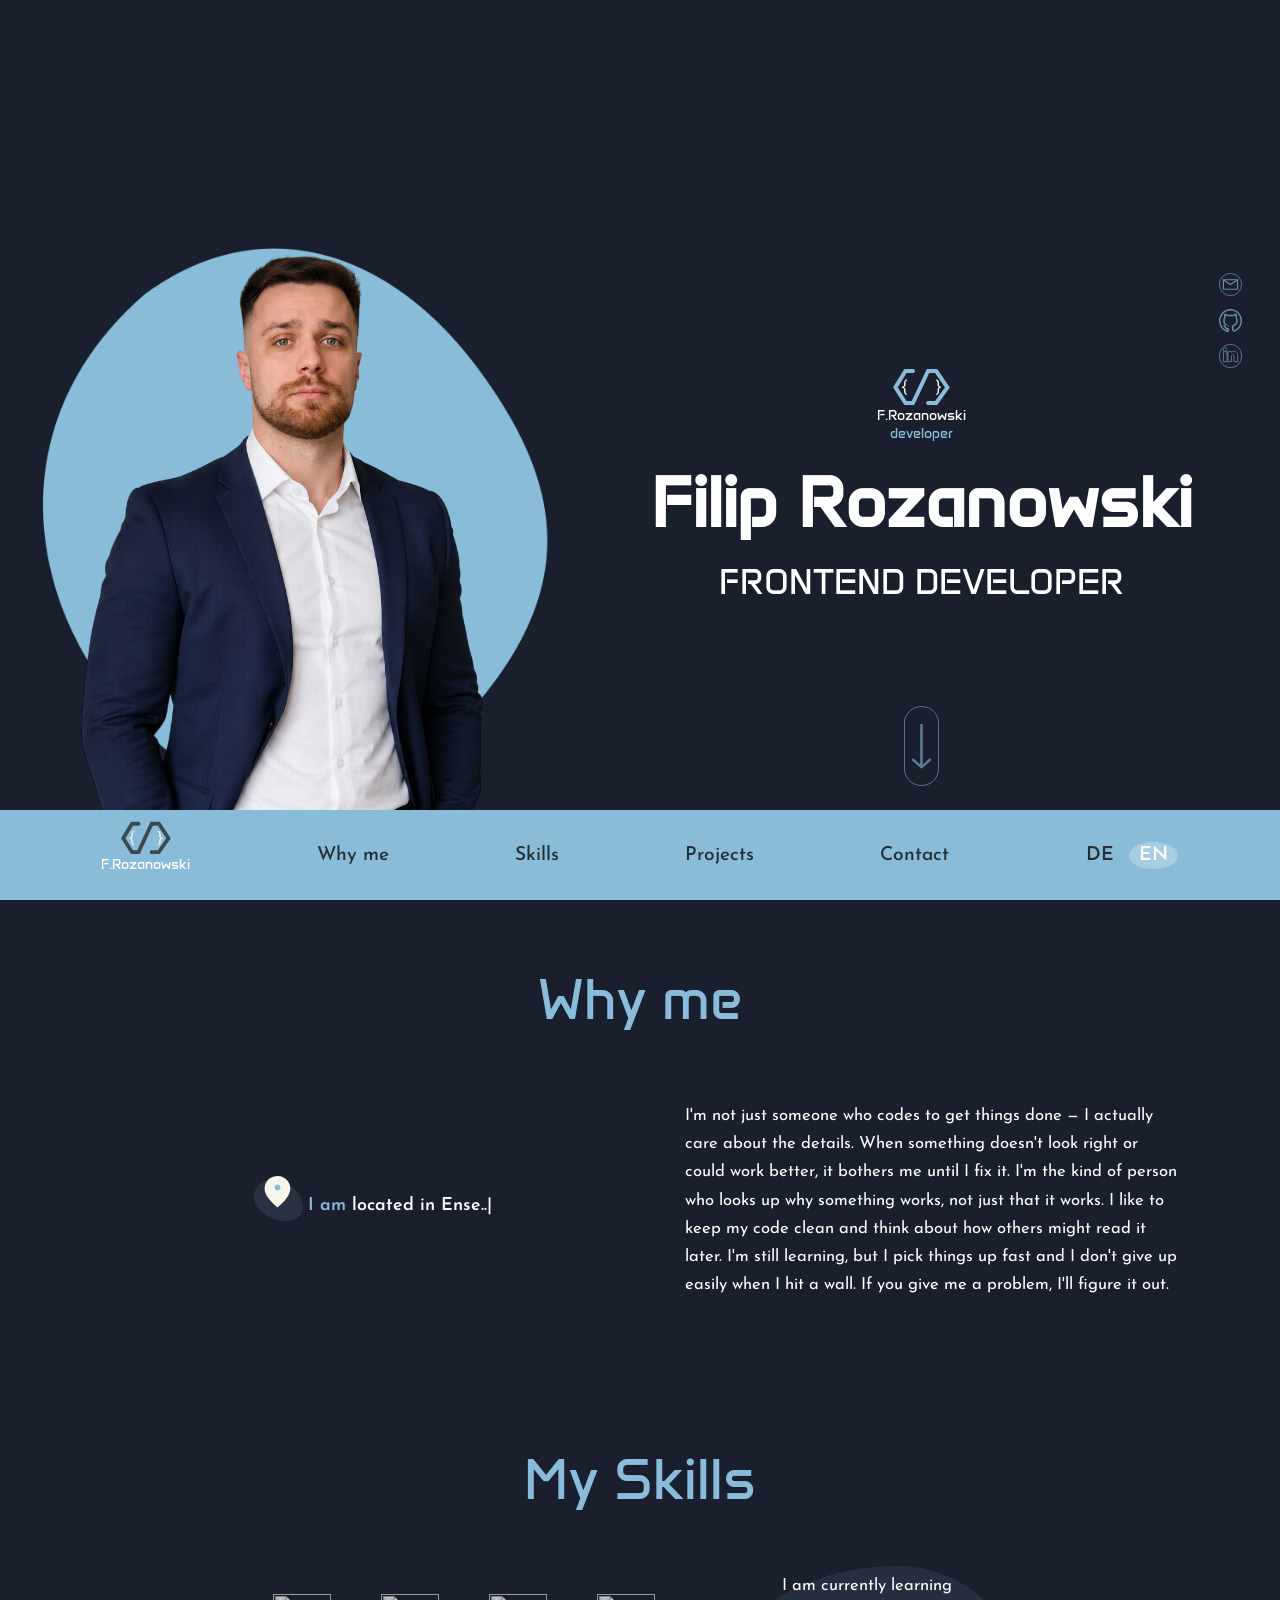
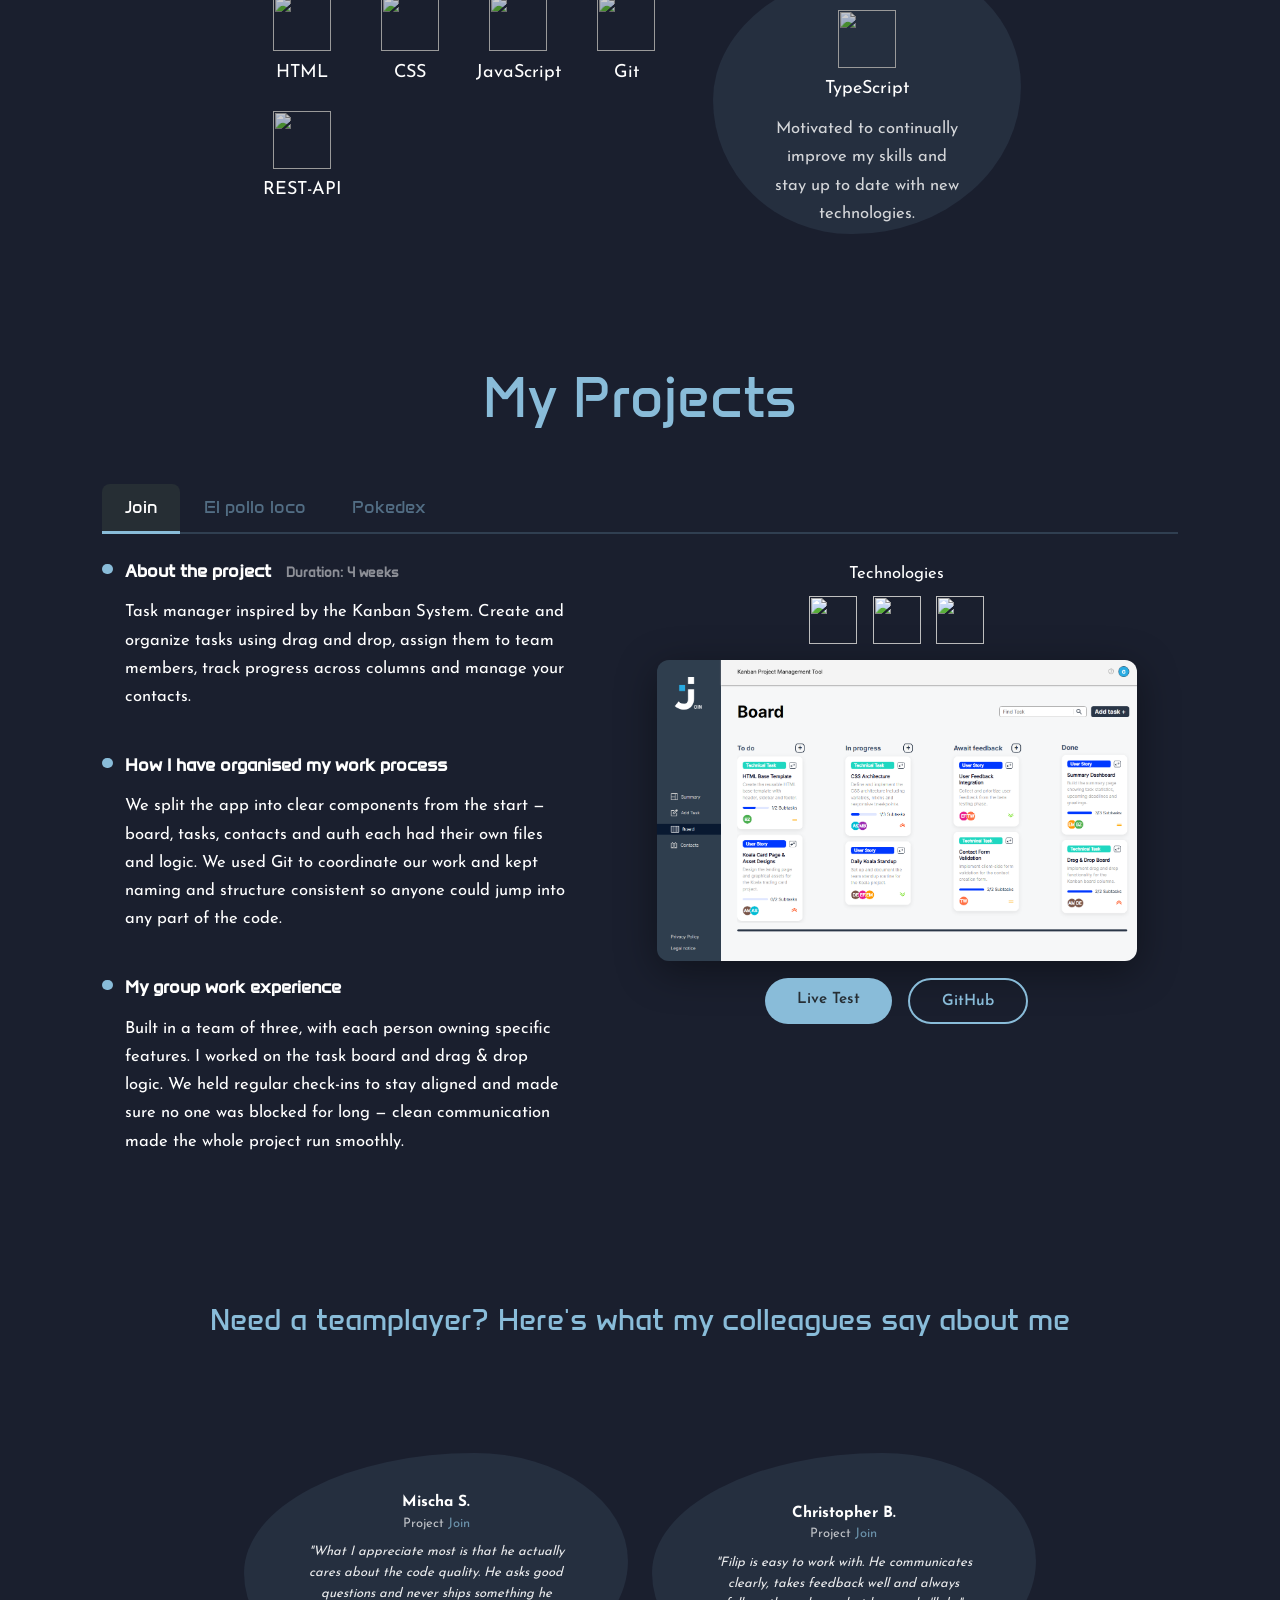
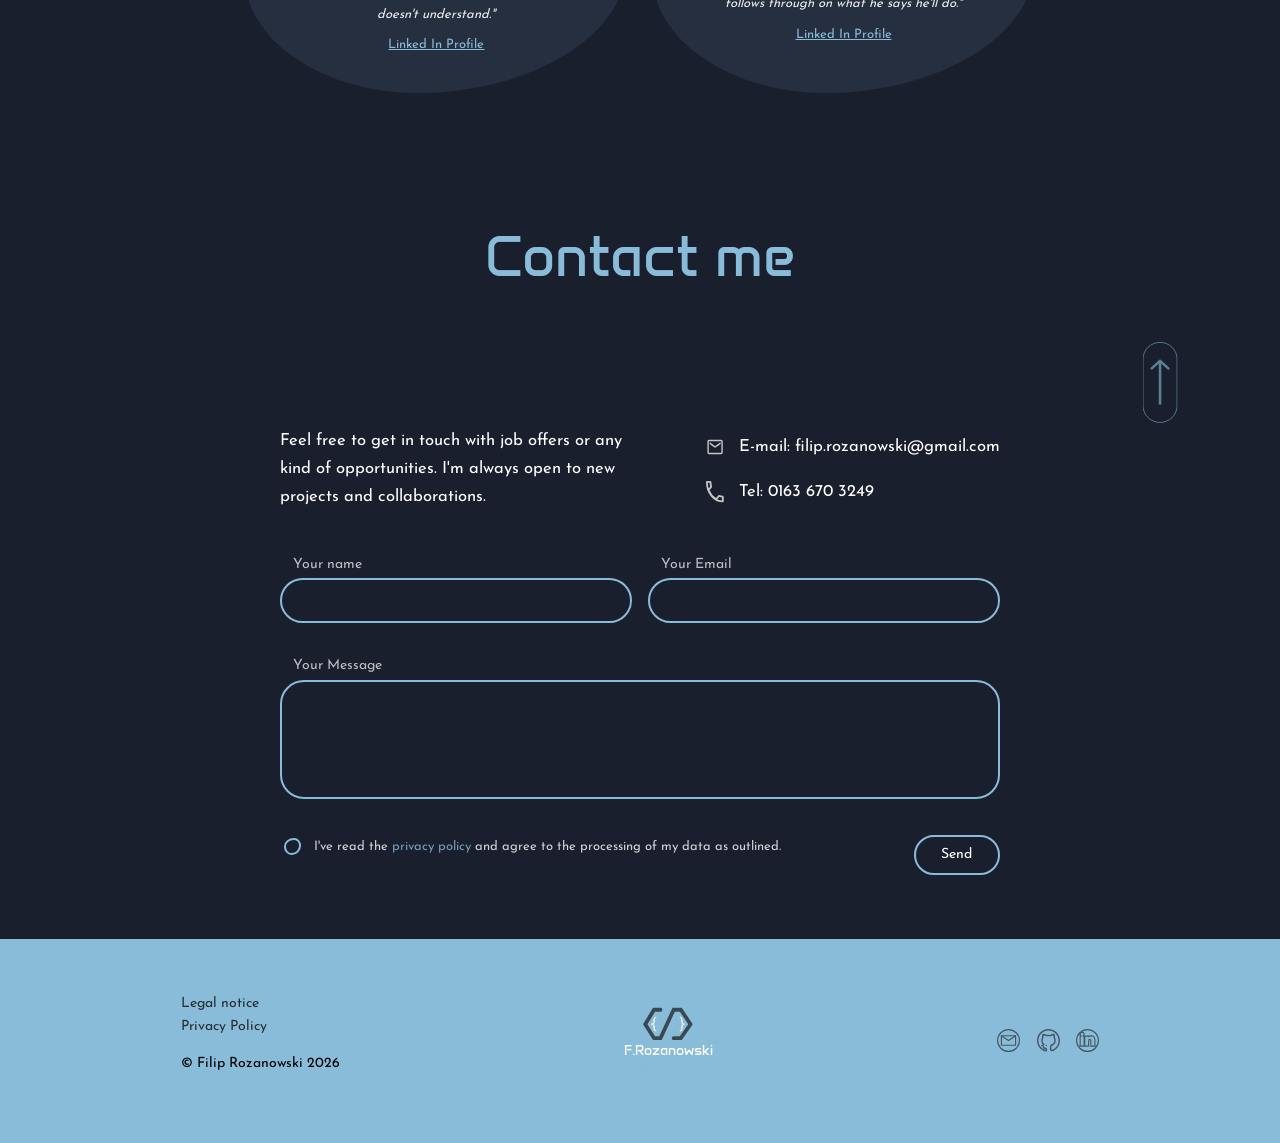
==== commit c6aad5b9: "Add unified page width class, skill icon labels, and improved form validation - Introduce .page_widt" ====
--- a/index.html
+++ b/index.html
@@ -99,7 +99,7 @@
     </nav>
 
     <main>
-        <div class="main_box">
+        <div class="main_box page_width">
             <h1 id="whyme_title" data-i18n="whyme_title">Why me</h1>
             <div id="whyme_content">
                 <div id="locate_content">
@@ -114,24 +114,29 @@
             </div>
         </div>
 
-        <div class="main_box">
+        <div class="main_box page_width">
             <h1 id="skills_title" data-i18n="skills_title">My Skills</h1>
             <div id="skills_content">
                 <div class="skills_grid">
                     <div class="skill_item">
                         <img src="./imgs/svgs/html-icon.svg">
+                        <p>HTML</p>
                     </div>
                     <div class="skill_item">
                         <img src="./imgs/svgs/css-icon.svg">
+                        <p>CSS</p>
                     </div>
                     <div class="skill_item">
                         <img src="./imgs/svgs/js-icon.svg">
+                        <p>JavaScript</p>
                     </div>
                     <div class="skill_item">
                         <img src="./imgs/svgs/git-icon.svg">
+                        <p>Git</p>
                     </div>
                     <div class="skill_item">
                         <img src="./imgs/svgs/api-icon.svg">
+                        <p>REST-API</p>
                     </div>
                 </div>
 
@@ -140,6 +145,7 @@
                     <div class="bubble_icons">
                         <div class="skill_item">
                             <img src="./imgs/svgs/type-icon.svg">
+                            <p>TypeScript</p>
                         </div>
                     </div>
                     <p class="bubble_text" data-i18n="bubble_text">Motivated to continually improve my skills and stay up to date with new
@@ -148,7 +154,7 @@
             </div>
         </div>
 
-        <div class="main_box">
+        <div class="main_box page_width">
             <h1 id="projects_title" data-i18n="projects_title">My Projects</h1>
             <div id="projects_content">
                 <div id="project_tabs">
@@ -315,11 +321,11 @@
             </div>
         </div>
 
-        <div class="main_box">
+        <div class="main_box page_width">
             <h2 data-i18n="teamplayer_title">Need a teamplayer? Here's what my colleagues say about me</h2>
         </div>
 
-        <div id="teamplayer_content">
+        <div id="teamplayer_content" class="page_width">
 
             <div class="teamplayer_bubble">
                 <p class="teamplayer_name">Mischa S.</p>
@@ -341,7 +347,7 @@
 
         </div>
 
-        <div class="main_box">
+        <div class="main_box page_width">
             <h1 id="contact_title" data-i18n="contact_title">Contact me</h1>
             <a href="#" id="arrow_top">
                 <img src="./imgs/svgs/Arrow down.svg">
@@ -363,7 +369,7 @@
                     </div>
                 </div>
 
-                <form id="contact_form">
+                <form id="contact_form" novalidate>
                     <div id="contact_form_top">
                         <div class="input_group">
                             <label data-i18n="label_name">Your name</label>
@@ -379,14 +385,16 @@
                         <textarea rows="6" id="contact_message"></textarea>
                     </div>
                     <div id="contact_form_bottom">
-                        <div id="contact_checkbox">
-                            <input type="checkbox" id="privacy">
-                            <label for="privacy">
-                                <span data-i18n="checkbox_before">I've read the </span>
-                                <a href="./privacy.html" target="_blank" data-i18n="privacy_link">privacy policy</a>
-                                <span data-i18n="checkbox_after"> and agree to the processing of my data as
-                                    outlined.</span>
-                            </label>
+                        <div id="checkbox_group">
+                            <div id="contact_checkbox">
+                                <input type="checkbox" id="privacy">
+                                <label for="privacy">
+                                    <span data-i18n="checkbox_before">I've read the </span>
+                                    <a href="./privacy.html" target="_blank" data-i18n="privacy_link">privacy policy</a>
+                                    <span data-i18n="checkbox_after"> and agree to the processing of my data as
+                                        outlined.</span>
+                                </label>
+                            </div>
                         </div>
                         <button type="submit" id="contact_send" data-i18n="send_btn">Send</button>
                     </div>
--- a/css/sections.css
+++ b/css/sections.css
@@ -1,4 +1,9 @@
 /* ─── MAIN ─── */
+
+.page_width {
+    width: 84%;
+    max-width: 1440px;
+}
 
 main {
     display: flex;
@@ -29,8 +34,6 @@
 .main_box {
     display: flex;
     flex-direction: column;
-    width: 84%;
-    max-width: 1440px;
     margin-bottom: clamp(30px, 5vw, 90px);
 }
 
@@ -86,8 +89,6 @@
     gap: clamp(10px, 1.8vw, 27px);
     justify-content: center;
     align-items: center;
-    width: 84%;
-    max-width: 1440px;
     margin-bottom: clamp(30px, 5vw, 90px);
 }
 
--- a/css/skills.css
+++ b/css/skills.css
@@ -35,7 +35,7 @@
 
 .skill_item p {
     color: var(--color-white);
-    font-size: clamp(13px, 1.1vw, 15px);
+    font-size: clamp(16px, 1.5vw, 18px);
     margin: 0;
     text-align: center;
 }
--- a/css/contact.css
+++ b/css/contact.css
@@ -115,7 +115,13 @@
 #contact_form_bottom {
     display: flex;
     justify-content: space-between;
-    align-items: center;
+    align-items: flex-start;
+}
+
+#checkbox_group {
+    display: flex;
+    flex-direction: column;
+    gap: 4px;
 }
 
 #contact_checkbox {
@@ -171,6 +177,9 @@
     color: #e74c3c;
     font-size: clamp(12px, 0.9vw, 13px);
     margin-left: clamp(7px, 1vw, 15px);
+}
+
+.input_group .error_msg {
     position: absolute;
     bottom: 4px;
     left: 0;
--- a/css/footer.css
+++ b/css/footer.css
@@ -19,3 +19,9 @@
 footer a:hover {
     color: var(--color-white);
 }
+
+#footer_legal {
+    display: flex;
+    flex-direction: column;
+    gap: 8px;
+}
--- a/css/responsive.css
+++ b/css/responsive.css
@@ -86,8 +86,11 @@
         margin-top: clamp(30px, 8vw, 80px);
     }
 
+    .page_width {
+        width: 90%;
+    }
+
     .main_box {
-        width: 90%;
         margin-bottom: clamp(40px, 8vw, 100px);
     }
 
